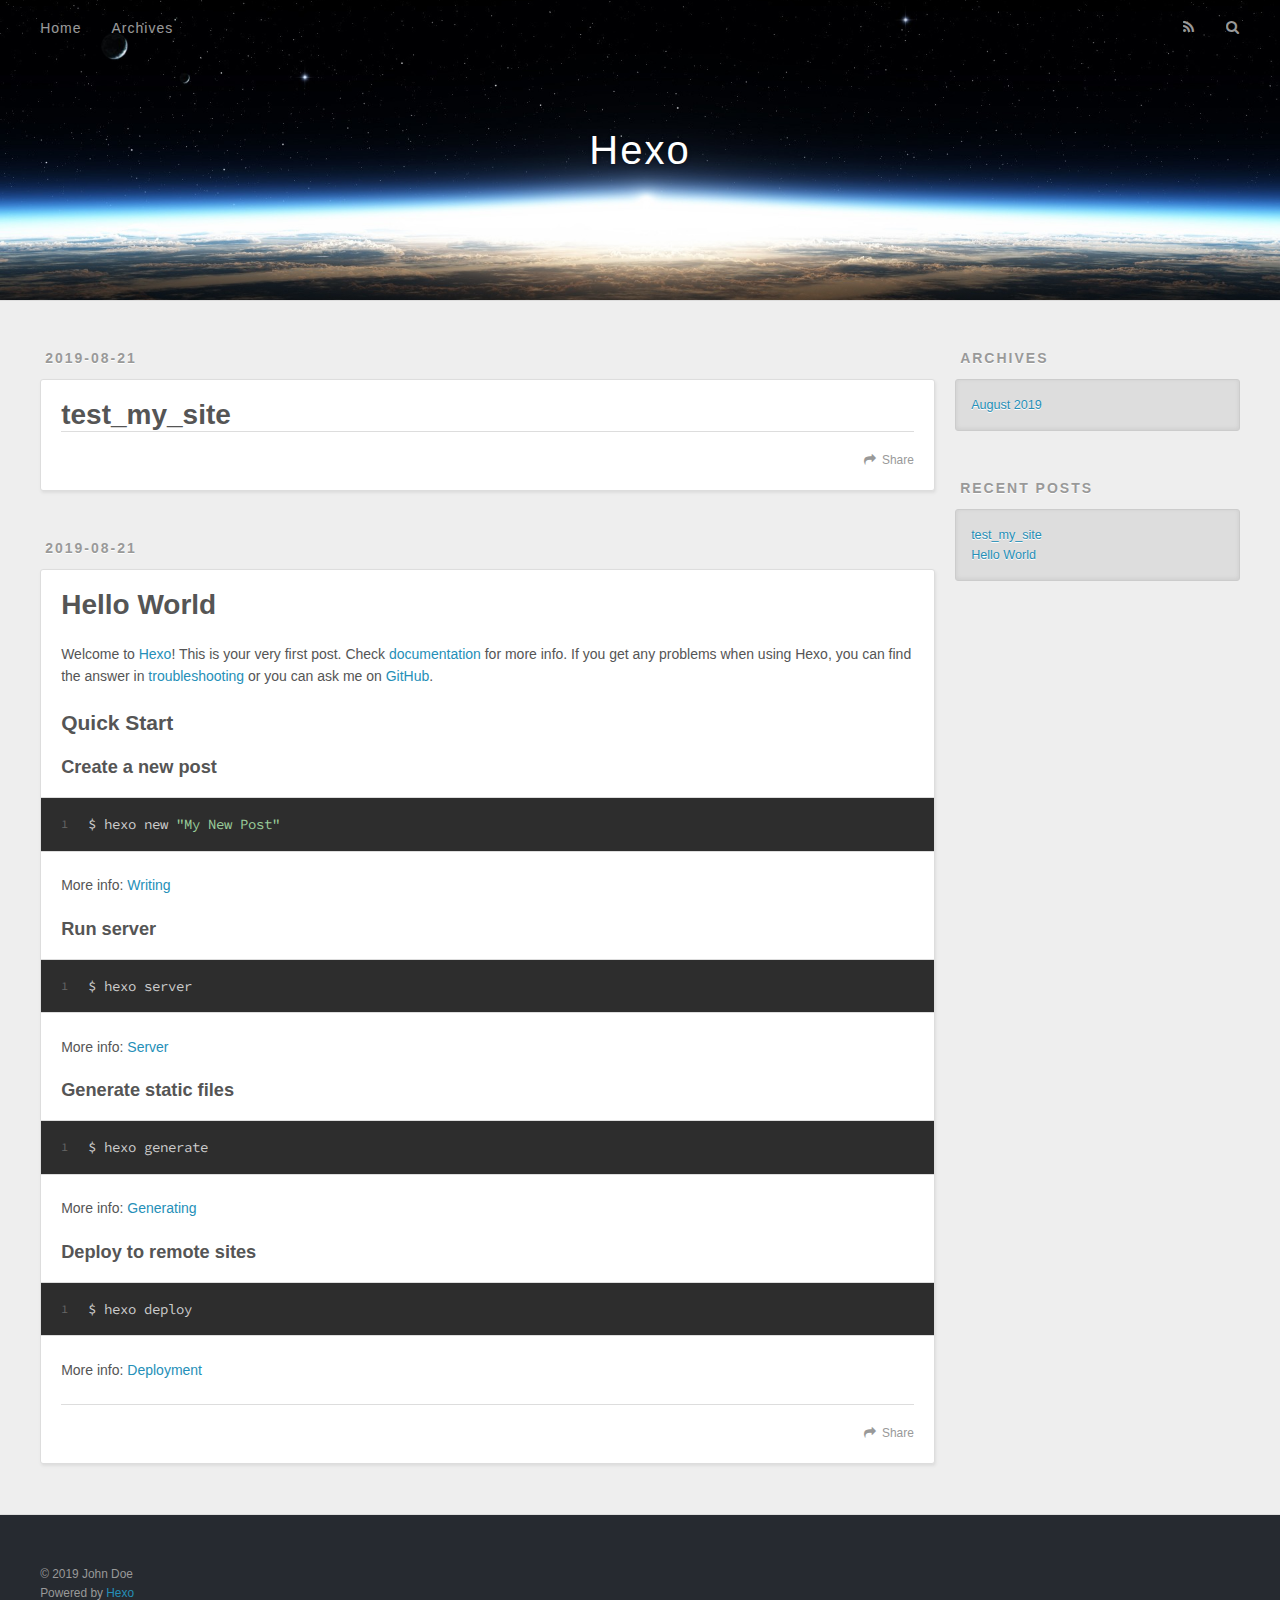
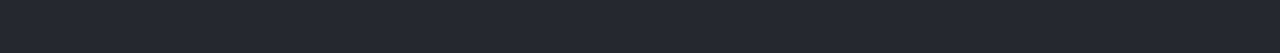
==== index.html @ 6d4987b7 "Site updated: 2019-08-21 18:35:21" ====
<!DOCTYPE html>
<html>
<head><meta name="generator" content="Hexo 3.9.0">
  <meta charset="utf-8">
  

  
  <title>Hexo</title>
  <meta name="viewport" content="width=device-width, initial-scale=1, maximum-scale=1">
  <meta property="og:type" content="website">
<meta property="og:title" content="Hexo">
<meta property="og:url" content="http://yoursite.com/index.html">
<meta property="og:site_name" content="Hexo">
<meta property="og:locale" content="en">
<meta name="twitter:card" content="summary">
<meta name="twitter:title" content="Hexo">
  
    <link rel="alternate" href="/atom.xml" title="Hexo" type="application/atom+xml">
  
  
    <link rel="icon" href="/favicon.png">
  
  
    <link href="//fonts.googleapis.com/css?family=Source+Code+Pro" rel="stylesheet" type="text/css">
  
  <link rel="stylesheet" href="/css/style.css">
</head>
</html>
<body>
  <div id="container">
    <div id="wrap">
      <header id="header">
  <div id="banner"></div>
  <div id="header-outer" class="outer">
    <div id="header-title" class="inner">
      <h1 id="logo-wrap">
        <a href="/" id="logo">Hexo</a>
      </h1>
      
    </div>
    <div id="header-inner" class="inner">
      <nav id="main-nav">
        <a id="main-nav-toggle" class="nav-icon"></a>
        
          <a class="main-nav-link" href="/">Home</a>
        
          <a class="main-nav-link" href="/archives">Archives</a>
        
      </nav>
      <nav id="sub-nav">
        
          <a id="nav-rss-link" class="nav-icon" href="/atom.xml" title="RSS Feed"></a>
        
        <a id="nav-search-btn" class="nav-icon" title="Search"></a>
      </nav>
      <div id="search-form-wrap">
        <form action="//google.com/search" method="get" accept-charset="UTF-8" class="search-form"><input type="search" name="q" class="search-form-input" placeholder="Search"><button type="submit" class="search-form-submit">&#xF002;</button><input type="hidden" name="sitesearch" value="http://yoursite.com"></form>
      </div>
    </div>
  </div>
</header>
      <div class="outer">
        <section id="main">
  
    <article id="post-test-my-site" class="article article-type-post" itemscope itemprop="blogPost">
  <div class="article-meta">
    <a href="/2019/08/21/test-my-site/" class="article-date">
  <time datetime="2019-08-21T10:24:13.000Z" itemprop="datePublished">2019-08-21</time>
</a>
    
  </div>
  <div class="article-inner">
    
    
      <header class="article-header">
        
  
    <h1 itemprop="name">
      <a class="article-title" href="/2019/08/21/test-my-site/">test_my_site</a>
    </h1>
  

      </header>
    
    <div class="article-entry" itemprop="articleBody">
      
        
      
    </div>
    <footer class="article-footer">
      <a data-url="http://yoursite.com/2019/08/21/test-my-site/" data-id="cjzl4f7mw00015113xhwh8dfr" class="article-share-link">Share</a>
      
      
    </footer>
  </div>
  
</article>


  
    <article id="post-hello-world" class="article article-type-post" itemscope itemprop="blogPost">
  <div class="article-meta">
    <a href="/2019/08/21/hello-world/" class="article-date">
  <time datetime="2019-08-21T10:19:59.658Z" itemprop="datePublished">2019-08-21</time>
</a>
    
  </div>
  <div class="article-inner">
    
    
      <header class="article-header">
        
  
    <h1 itemprop="name">
      <a class="article-title" href="/2019/08/21/hello-world/">Hello World</a>
    </h1>
  

      </header>
    
    <div class="article-entry" itemprop="articleBody">
      
        <p>Welcome to <a href="https://hexo.io/" target="_blank" rel="noopener">Hexo</a>! This is your very first post. Check <a href="https://hexo.io/docs/" target="_blank" rel="noopener">documentation</a> for more info. If you get any problems when using Hexo, you can find the answer in <a href="https://hexo.io/docs/troubleshooting.html" target="_blank" rel="noopener">troubleshooting</a> or you can ask me on <a href="https://github.com/hexojs/hexo/issues" target="_blank" rel="noopener">GitHub</a>.</p>
<h2 id="Quick-Start"><a href="#Quick-Start" class="headerlink" title="Quick Start"></a>Quick Start</h2><h3 id="Create-a-new-post"><a href="#Create-a-new-post" class="headerlink" title="Create a new post"></a>Create a new post</h3><figure class="highlight bash"><table><tr><td class="gutter"><pre><span class="line">1</span><br></pre></td><td class="code"><pre><span class="line">$ hexo new <span class="string">"My New Post"</span></span><br></pre></td></tr></table></figure>

<p>More info: <a href="https://hexo.io/docs/writing.html" target="_blank" rel="noopener">Writing</a></p>
<h3 id="Run-server"><a href="#Run-server" class="headerlink" title="Run server"></a>Run server</h3><figure class="highlight bash"><table><tr><td class="gutter"><pre><span class="line">1</span><br></pre></td><td class="code"><pre><span class="line">$ hexo server</span><br></pre></td></tr></table></figure>

<p>More info: <a href="https://hexo.io/docs/server.html" target="_blank" rel="noopener">Server</a></p>
<h3 id="Generate-static-files"><a href="#Generate-static-files" class="headerlink" title="Generate static files"></a>Generate static files</h3><figure class="highlight bash"><table><tr><td class="gutter"><pre><span class="line">1</span><br></pre></td><td class="code"><pre><span class="line">$ hexo generate</span><br></pre></td></tr></table></figure>

<p>More info: <a href="https://hexo.io/docs/generating.html" target="_blank" rel="noopener">Generating</a></p>
<h3 id="Deploy-to-remote-sites"><a href="#Deploy-to-remote-sites" class="headerlink" title="Deploy to remote sites"></a>Deploy to remote sites</h3><figure class="highlight bash"><table><tr><td class="gutter"><pre><span class="line">1</span><br></pre></td><td class="code"><pre><span class="line">$ hexo deploy</span><br></pre></td></tr></table></figure>

<p>More info: <a href="https://hexo.io/docs/deployment.html" target="_blank" rel="noopener">Deployment</a></p>

      
    </div>
    <footer class="article-footer">
      <a data-url="http://yoursite.com/2019/08/21/hello-world/" data-id="cjzl4f7mu00005113u5vkh737" class="article-share-link">Share</a>
      
      
    </footer>
  </div>
  
</article>


  


</section>
        
          <aside id="sidebar">
  
    

  
    

  
    
  
    
  <div class="widget-wrap">
    <h3 class="widget-title">Archives</h3>
    <div class="widget">
      <ul class="archive-list"><li class="archive-list-item"><a class="archive-list-link" href="/archives/2019/08/">August 2019</a></li></ul>
    </div>
  </div>


  
    
  <div class="widget-wrap">
    <h3 class="widget-title">Recent Posts</h3>
    <div class="widget">
      <ul>
        
          <li>
            <a href="/2019/08/21/test-my-site/">test_my_site</a>
          </li>
        
          <li>
            <a href="/2019/08/21/hello-world/">Hello World</a>
          </li>
        
      </ul>
    </div>
  </div>

  
</aside>
        
      </div>
      <footer id="footer">
  
  <div class="outer">
    <div id="footer-info" class="inner">
      &copy; 2019 John Doe<br>
      Powered by <a href="http://hexo.io/" target="_blank">Hexo</a>
    </div>
  </div>
</footer>
    </div>
    <nav id="mobile-nav">
  
    <a href="/" class="mobile-nav-link">Home</a>
  
    <a href="/archives" class="mobile-nav-link">Archives</a>
  
</nav>
    

<script src="//ajax.googleapis.com/ajax/libs/jquery/2.0.3/jquery.min.js"></script>


  <link rel="stylesheet" href="/fancybox/jquery.fancybox.css">
  <script src="/fancybox/jquery.fancybox.pack.js"></script>


<script src="/js/script.js"></script>



  </div>
</body>
</html>
---- css/style.css ----
body {
  width: 100%;
}
body:before,
body:after {
  content: "";
  display: table;
}
body:after {
  clear: both;
}
html,
body,
div,
span,
applet,
object,
iframe,
h1,
h2,
h3,
h4,
h5,
h6,
p,
blockquote,
pre,
a,
abbr,
acronym,
address,
big,
cite,
code,
del,
dfn,
em,
img,
ins,
kbd,
q,
s,
samp,
small,
strike,
strong,
sub,
sup,
tt,
var,
dl,
dt,
dd,
ol,
ul,
li,
fieldset,
form,
label,
legend,
table,
caption,
tbody,
tfoot,
thead,
tr,
th,
td {
  margin: 0;
  padding: 0;
  border: 0;
  outline: 0;
  font-weight: inherit;
  font-style: inherit;
  font-family: inherit;
  font-size: 100%;
  vertical-align: baseline;
}
body {
  line-height: 1;
  color: #000;
  background: #fff;
}
ol,
ul {
  list-style: none;
}
table {
  border-collapse: separate;
  border-spacing: 0;
  vertical-align: middle;
}
caption,
th,
td {
  text-align: left;
  font-weight: normal;
  vertical-align: middle;
}
a img {
  border: none;
}
input,
button {
  margin: 0;
  padding: 0;
}
input::-moz-focus-inner,
button::-moz-focus-inner {
  border: 0;
  padding: 0;
}
@font-face {
  font-family: FontAwesome;
  font-style: normal;
  font-weight: normal;
  src: url("fonts/fontawesome-webfont.eot?v=#4.0.3");
  src: url("fonts/fontawesome-webfont.eot?#iefix&v=#4.0.3") format("embedded-opentype"), url("fonts/fontawesome-webfont.woff?v=#4.0.3") format("woff"), url("fonts/fontawesome-webfont.ttf?v=#4.0.3") format("truetype"), url("fonts/fontawesome-webfont.svg#fontawesomeregular?v=#4.0.3") format("svg");
}
html,
body,
#container {
  height: 100%;
}
body {
  background: #eee;
  font: 14px -apple-system, BlinkMacSystemFont, "Segoe UI", "Roboto", "Oxygen", "Ubuntu", "Cantarell", "Fira Sans", "Droid Sans", "Helvetica Neue", sans-serif;
  -webkit-text-size-adjust: 100%;
}
.outer {
  max-width: 1220px;
  margin: 0 auto;
  padding: 0 20px;
}
.outer:before,
.outer:after {
  content: "";
  display: table;
}
.outer:after {
  clear: both;
}
.inner {
  display: inline;
  float: left;
  width: 98.33333333333333%;
  margin: 0 0.833333333333333%;
}
.left,
.alignleft {
  float: left;
}
.right,
.alignright {
  float: right;
}
.clear {
  clear: both;
}
#container {
  position: relative;
}
.mobile-nav-on {
  overflow: hidden;
}
#wrap {
  height: 100%;
  width: 100%;
  position: absolute;
  top: 0;
  left: 0;
  -webkit-transition: 0.2s ease-out;
  -moz-transition: 0.2s ease-out;
  -ms-transition: 0.2s ease-out;
  transition: 0.2s ease-out;
  z-index: 1;
  background: #eee;
}
.mobile-nav-on #wrap {
  left: 280px;
}
@media screen and (min-width: 768px) {
  #main {
    display: inline;
    float: left;
    width: 73.33333333333333%;
    margin: 0 0.833333333333333%;
  }
}
.article-date,
.article-category-link,
.archive-year,
.widget-title {
  text-decoration: none;
  text-transform: uppercase;
  letter-spacing: 2px;
  color: #999;
  margin-bottom: 1em;
  margin-left: 5px;
  line-height: 1em;
  text-shadow: 0 1px #fff;
  font-weight: bold;
}
.article-inner,
.archive-article-inner {
  background: #fff;
  -webkit-box-shadow: 1px 2px 3px #ddd;
  box-shadow: 1px 2px 3px #ddd;
  border: 1px solid #ddd;
  border-radius: 3px;
}
.article-entry h1,
.widget h1 {
  font-size: 2em;
}
.article-entry h2,
.widget h2 {
  font-size: 1.5em;
}
.article-entry h3,
.widget h3 {
  font-size: 1.3em;
}
.article-entry h4,
.widget h4 {
  font-size: 1.2em;
}
.article-entry h5,
.widget h5 {
  font-size: 1em;
}
.article-entry h6,
.widget h6 {
  font-size: 1em;
  color: #999;
}
.article-entry hr,
.widget hr {
  border: 1px dashed #ddd;
}
.article-entry strong,
.widget strong {
  font-weight: bold;
}
.article-entry em,
.widget em,
.article-entry cite,
.widget cite {
  font-style: italic;
}
.article-entry sup,
.widget sup,
.article-entry sub,
.widget sub {
  font-size: 0.75em;
  line-height: 0;
  position: relative;
  vertical-align: baseline;
}
.article-entry sup,
.widget sup {
  top: -0.5em;
}
.article-entry sub,
.widget sub {
  bottom: -0.2em;
}
.article-entry small,
.widget small {
  font-size: 0.85em;
}
.article-entry acronym,
.widget acronym,
.article-entry abbr,
.widget abbr {
  border-bottom: 1px dotted;
}
.article-entry ul,
.widget ul,
.article-entry ol,
.widget ol,
.article-entry dl,
.widget dl {
  margin: 0 20px;
  line-height: 1.6em;
}
.article-entry ul ul,
.widget ul ul,
.article-entry ol ul,
.widget ol ul,
.article-entry ul ol,
.widget ul ol,
.article-entry ol ol,
.widget ol ol {
  margin-top: 0;
  margin-bottom: 0;
}
.article-entry ul,
.widget ul {
  list-style: disc;
}
.article-entry ol,
.widget ol {
  list-style: decimal;
}
.article-entry dt,
.widget dt {
  font-weight: bold;
}
#header {
  height: 300px;
  position: relative;
  border-bottom: 1px solid #ddd;
}
#header:before,
#header:after {
  content: "";
  position: absolute;
  left: 0;
  right: 0;
  height: 40px;
}
#header:before {
  top: 0;
  background: -webkit-linear-gradient(rgba(0,0,0,0.2), transparent);
  background: -moz-linear-gradient(rgba(0,0,0,0.2), transparent);
  background: -ms-linear-gradient(rgba(0,0,0,0.2), transparent);
  background: linear-gradient(rgba(0,0,0,0.2), transparent);
}
#header:after {
  bottom: 0;
  background: -webkit-linear-gradient(transparent, rgba(0,0,0,0.2));
  background: -moz-linear-gradient(transparent, rgba(0,0,0,0.2));
  background: -ms-linear-gradient(transparent, rgba(0,0,0,0.2));
  background: linear-gradient(transparent, rgba(0,0,0,0.2));
}
#header-outer {
  height: 100%;
  position: relative;
}
#header-inner {
  position: relative;
  overflow: hidden;
}
#banner {
  position: absolute;
  top: 0;
  left: 0;
  width: 100%;
  height: 100%;
  background: url("images/banner.jpg") center #000;
  -webkit-background-size: cover;
  -moz-background-size: cover;
  background-size: cover;
  z-index: -1;
}
#header-title {
  text-align: center;
  height: 40px;
  position: absolute;
  top: 50%;
  left: 0;
  margin-top: -20px;
}
#logo,
#subtitle {
  text-decoration: none;
  color: #fff;
  font-weight: 300;
  text-shadow: 0 1px 4px rgba(0,0,0,0.3);
}
#logo {
  font-size: 40px;
  line-height: 40px;
  letter-spacing: 2px;
}
#subtitle {
  font-size: 16px;
  line-height: 16px;
  letter-spacing: 1px;
}
#subtitle-wrap {
  margin-top: 16px;
}
#main-nav {
  float: left;
  margin-left: -15px;
}
.nav-icon,
.main-nav-link {
  float: left;
  color: #fff;
  opacity: 0.6;
  text-decoration: none;
  text-shadow: 0 1px rgba(0,0,0,0.2);
  -webkit-transition: opacity 0.2s;
  -moz-transition: opacity 0.2s;
  -ms-transition: opacity 0.2s;
  transition: opacity 0.2s;
  display: block;
  padding: 20px 15px;
}
.nav-icon:hover,
.main-nav-link:hover {
  opacity: 1;
}
.nav-icon {
  font-family: FontAwesome;
  text-align: center;
  font-size: 14px;
  width: 14px;
  height: 14px;
  padding: 20px 15px;
  position: relative;
  cursor: pointer;
}
.main-nav-link {
  font-weight: 300;
  letter-spacing: 1px;
}
@media screen and (max-width: 479px) {
  .main-nav-link {
    display: none;
  }
}
#main-nav-toggle {
  display: none;
}
#main-nav-toggle:before {
  content: "\f0c9";
}
@media screen and (max-width: 479px) {
  #main-nav-toggle {
    display: block;
  }
}
#sub-nav {
  float: right;
  margin-right: -15px;
}
#nav-rss-link:before {
  content: "\f09e";
}
#nav-search-btn:before {
  content: "\f002";
}
#search-form-wrap {
  position: absolute;
  top: 15px;
  width: 150px;
  height: 30px;
  right: -150px;
  opacity: 0;
  -webkit-transition: 0.2s ease-out;
  -moz-transition: 0.2s ease-out;
  -ms-transition: 0.2s ease-out;
  transition: 0.2s ease-out;
}
#search-form-wrap.on {
  opacity: 1;
  right: 0;
}
@media screen and (max-width: 479px) {
  #search-form-wrap {
    width: 100%;
    right: -100%;
  }
}
.search-form {
  position: absolute;
  top: 0;
  left: 0;
  right: 0;
  background: #fff;
  padding: 5px 15px;
  border-radius: 15px;
  -webkit-box-shadow: 0 0 10px rgba(0,0,0,0.3);
  box-shadow: 0 0 10px rgba(0,0,0,0.3);
}
.search-form-input {
  border: none;
  background: none;
  color: #555;
  width: 100%;
  font: 13px -apple-system, BlinkMacSystemFont, "Segoe UI", "Roboto", "Oxygen", "Ubuntu", "Cantarell", "Fira Sans", "Droid Sans", "Helvetica Neue", sans-serif;
  outline: none;
}
.search-form-input::-webkit-search-results-decoration,
.search-form-input::-webkit-search-cancel-button {
  -webkit-appearance: none;
}
.search-form-submit {
  position: absolute;
  top: 50%;
  right: 10px;
  margin-top: -7px;
  font: 13px FontAwesome;
  border: none;
  background: none;
  color: #bbb;
  cursor: pointer;
}
.search-form-submit:hover,
.search-form-submit:focus {
  color: #777;
}
.article {
  margin: 50px 0;
}
.article-inner {
  overflow: hidden;
}
.article-meta:before,
.article-meta:after {
  content: "";
  display: table;
}
.article-meta:after {
  clear: both;
}
.article-date {
  float: left;
}
.article-category {
  float: left;
  line-height: 1em;
  color: #ccc;
  text-shadow: 0 1px #fff;
  margin-left: 8px;
}
.article-category:before {
  content: "\2022";
}
.article-category-link {
  margin: 0 12px 1em;
}
.article-header {
  padding: 20px 20px 0;
}
.article-title {
  text-decoration: none;
  font-size: 2em;
  font-weight: bold;
  color: #555;
  line-height: 1.1em;
  -webkit-transition: color 0.2s;
  -moz-transition: color 0.2s;
  -ms-transition: color 0.2s;
  transition: color 0.2s;
}
a.article-title:hover {
  color: #258fb8;
}
.article-entry {
  color: #555;
  padding: 0 20px;
}
.article-entry:before,
.article-entry:after {
  content: "";
  display: table;
}
.article-entry:after {
  clear: both;
}
.article-entry p,
.article-entry table {
  line-height: 1.6em;
  margin: 1.6em 0;
}
.article-entry h1,
.article-entry h2,
.article-entry h3,
.article-entry h4,
.article-entry h5,
.article-entry h6 {
  font-weight: bold;
}
.article-entry h1,
.article-entry h2,
.article-entry h3,
.article-entry h4,
.article-entry h5,
.article-entry h6 {
  line-height: 1.1em;
  margin: 1.1em 0;
}
.article-entry a {
  color: #258fb8;
  text-decoration: none;
}
.article-entry a:hover {
  text-decoration: underline;
}
.article-entry ul,
.article-entry ol,
.article-entry dl {
  margin-top: 1.6em;
  margin-bottom: 1.6em;
}
.article-entry img,
.article-entry video {
  max-width: 100%;
  height: auto;
  display: block;
  margin: auto;
}
.article-entry iframe {
  border: none;
}
.article-entry table {
  width: 100%;
  border-collapse: collapse;
  border-spacing: 0;
}
.article-entry th {
  font-weight: bold;
  border-bottom: 3px solid #ddd;
  padding-bottom: 0.5em;
}
.article-entry td {
  border-bottom: 1px solid #ddd;
  padding: 10px 0;
}
.article-entry blockquote {
  font-family: Georgia, "Times New Roman", serif;
  font-size: 1.4em;
  margin: 1.6em 20px;
  text-align: center;
}
.article-entry blockquote footer {
  font-size: 14px;
  margin: 1.6em 0;
  font-family: -apple-system, BlinkMacSystemFont, "Segoe UI", "Roboto", "Oxygen", "Ubuntu", "Cantarell", "Fira Sans", "Droid Sans", "Helvetica Neue", sans-serif;
}
.article-entry blockquote footer cite:before {
  content: "—";
  padding: 0 0.5em;
}
.article-entry .pullquote {
  text-align: left;
  width: 45%;
  margin: 0;
}
.article-entry .pullquote.left {
  margin-left: 0.5em;
  margin-right: 1em;
}
.article-entry .pullquote.right {
  margin-right: 0.5em;
  margin-left: 1em;
}
.article-entry .caption {
  color: #999;
  display: block;
  font-size: 0.9em;
  margin-top: 0.5em;
  position: relative;
  text-align: center;
}
.article-entry .video-container {
  position: relative;
  padding-top: 56.25%;
  height: 0;
  overflow: hidden;
}
.article-entry .video-container iframe,
.article-entry .video-container object,
.article-entry .video-container embed {
  position: absolute;
  top: 0;
  left: 0;
  width: 100%;
  height: 100%;
  margin-top: 0;
}
.article-more-link a {
  display: inline-block;
  line-height: 1em;
  padding: 6px 15px;
  border-radius: 15px;
  background: #eee;
  color: #999;
  text-shadow: 0 1px #fff;
  text-decoration: none;
}
.article-more-link a:hover {
  background: #258fb8;
  color: #fff;
  text-decoration: none;
  text-shadow: 0 1px #1e7293;
}
.article-footer {
  font-size: 0.85em;
  line-height: 1.6em;
  border-top: 1px solid #ddd;
  padding-top: 1.6em;
  margin: 0 20px 20px;
}
.article-footer:before,
.article-footer:after {
  content: "";
  display: table;
}
.article-footer:after {
  clear: both;
}
.article-footer a {
  color: #999;
  text-decoration: none;
}
.article-footer a:hover {
  color: #555;
}
.article-tag-list-item {
  float: left;
  margin-right: 10px;
}
.article-tag-list-link:before {
  content: "#";
}
.article-comment-link {
  float: right;
}
.article-comment-link:before {
  content: "\f075";
  font-family: FontAwesome;
  padding-right: 8px;
}
.article-share-link {
  cursor: pointer;
  float: right;
  margin-left: 20px;
}
.article-share-link:before {
  content: "\f064";
  font-family: FontAwesome;
  padding-right: 6px;
}
#article-nav {
  position: relative;
}
#article-nav:before,
#article-nav:after {
  content: "";
  display: table;
}
#article-nav:after {
  clear: both;
}
@media screen and (min-width: 768px) {
  #article-nav {
    margin: 50px 0;
  }
  #article-nav:before {
    width: 8px;
    height: 8px;
    position: absolute;
    top: 50%;
    left: 50%;
    margin-top: -4px;
    margin-left: -4px;
    content: "";
    border-radius: 50%;
    background: #ddd;
    -webkit-box-shadow: 0 1px 2px #fff;
    box-shadow: 0 1px 2px #fff;
  }
}
.article-nav-link-wrap {
  text-decoration: none;
  text-shadow: 0 1px #fff;
  color: #999;
  -webkit-box-sizing: border-box;
  -moz-box-sizing: border-box;
  box-sizing: border-box;
  margin-top: 50px;
  text-align: center;
  display: block;
}
.article-nav-link-wrap:hover {
  color: #555;
}
@media screen and (min-width: 768px) {
  .article-nav-link-wrap {
    width: 50%;
    margin-top: 0;
  }
}
@media screen and (min-width: 768px) {
  #article-nav-newer {
    float: left;
    text-align: right;
    padding-right: 20px;
  }
}
@media screen and (min-width: 768px) {
  #article-nav-older {
    float: right;
    text-align: left;
    padding-left: 20px;
  }
}
.article-nav-caption {
  text-transform: uppercase;
  letter-spacing: 2px;
  color: #ddd;
  line-height: 1em;
  font-weight: bold;
}
#article-nav-newer .article-nav-caption {
  margin-right: -2px;
}
.article-nav-title {
  font-size: 0.85em;
  line-height: 1.6em;
  margin-top: 0.5em;
}
.article-share-box {
  position: absolute;
  display: none;
  background: #fff;
  -webkit-box-shadow: 1px 2px 10px rgba(0,0,0,0.2);
  box-shadow: 1px 2px 10px rgba(0,0,0,0.2);
  border-radius: 3px;
  margin-left: -145px;
  overflow: hidden;
  z-index: 1;
}
.article-share-box.on {
  display: block;
}
.article-share-input {
  width: 100%;
  background: none;
  -webkit-box-sizing: border-box;
  -moz-box-sizing: border-box;
  box-sizing: border-box;
  font: 14px -apple-system, BlinkMacSystemFont, "Segoe UI", "Roboto", "Oxygen", "Ubuntu", "Cantarell", "Fira Sans", "Droid Sans", "Helvetica Neue", sans-serif;
  padding: 0 15px;
  color: #555;
  outline: none;
  border: 1px solid #ddd;
  border-radius: 3px 3px 0 0;
  height: 36px;
  line-height: 36px;
}
.article-share-links {
  background: #eee;
}
.article-share-links:before,
.article-share-links:after {
  content: "";
  display: table;
}
.article-share-links:after {
  clear: both;
}
.article-share-twitter,
.article-share-facebook,
.article-share-pinterest,
.article-share-google {
  width: 50px;
  height: 36px;
  display: block;
  float: left;
  position: relative;
  color: #999;
  text-shadow: 0 1px #fff;
}
.article-share-twitter:before,
.article-share-facebook:before,
.article-share-pinterest:before,
.article-share-google:before {
  font-size: 20px;
  font-family: FontAwesome;
  width: 20px;
  height: 20px;
  position: absolute;
  top: 50%;
  left: 50%;
  margin-top: -10px;
  margin-left: -10px;
  text-align: center;
}
.article-share-twitter:hover,
.article-share-facebook:hover,
.article-share-pinterest:hover,
.article-share-google:hover {
  color: #fff;
}
.article-share-twitter:before {
  content: "\f099";
}
.article-share-twitter:hover {
  background: #00aced;
  text-shadow: 0 1px #008abe;
}
.article-share-facebook:before {
  content: "\f09a";
}
.article-share-facebook:hover {
  background: #3b5998;
  text-shadow: 0 1px #2f477a;
}
.article-share-pinterest:before {
  content: "\f0d2";
}
.article-share-pinterest:hover {
  background: #cb2027;
  text-shadow: 0 1px #a21a1f;
}
.article-share-google:before {
  content: "\f0d5";
}
.article-share-google:hover {
  background: #dd4b39;
  text-shadow: 0 1px #be3221;
}
.article-gallery {
  background: #000;
  position: relative;
}
.article-gallery-photos {
  position: relative;
  overflow: hidden;
}
.article-gallery-img {
  display: none;
  max-width: 100%;
}
.article-gallery-img:first-child {
  display: block;
}
.article-gallery-img.loaded {
  position: absolute;
  display: block;
}
.article-gallery-img img {
  display: block;
  max-width: 100%;
  margin: 0 auto;
}
#comments {
  background: #fff;
  -webkit-box-shadow: 1px 2px 3px #ddd;
  box-shadow: 1px 2px 3px #ddd;
  padding: 20px;
  border: 1px solid #ddd;
  border-radius: 3px;
  margin: 50px 0;
}
#comments a {
  color: #258fb8;
}
.archives-wrap {
  margin: 50px 0;
}
.archives:before,
.archives:after {
  content: "";
  display: table;
}
.archives:after {
  clear: both;
}
.archive-year-wrap {
  margin-bottom: 1em;
}
.archives {
  -webkit-column-gap: 10px;
  -moz-column-gap: 10px;
  column-gap: 10px;
}
@media screen and (min-width: 480px) and (max-width: 767px) {
  .archives {
    -webkit-column-count: 2;
    -moz-column-count: 2;
    column-count: 2;
  }
}
@media screen and (min-width: 768px) {
  .archives {
    -webkit-column-count: 3;
    -moz-column-count: 3;
    column-count: 3;
  }
}
.archive-article {
  -webkit-column-break-inside: avoid;
  page-break-inside: avoid;
  overflow: hidden;
  break-inside: avoid-column;
}
.archive-article-inner {
  padding: 10px;
  margin-bottom: 15px;
}
.archive-article-title {
  text-decoration: none;
  font-weight: bold;
  color: #555;
  -webkit-transition: color 0.2s;
  -moz-transition: color 0.2s;
  -ms-transition: color 0.2s;
  transition: color 0.2s;
  line-height: 1.6em;
}
.archive-article-title:hover {
  color: #258fb8;
}
.archive-article-footer {
  margin-top: 1em;
}
.archive-article-date {
  color: #999;
  text-decoration: none;
  font-size: 0.85em;
  line-height: 1em;
  margin-bottom: 0.5em;
  display: block;
}
#page-nav {
  margin: 50px auto;
  background: #fff;
  -webkit-box-shadow: 1px 2px 3px #ddd;
  box-shadow: 1px 2px 3px #ddd;
  border: 1px solid #ddd;
  border-radius: 3px;
  text-align: center;
  color: #999;
  overflow: hidden;
}
#page-nav:before,
#page-nav:after {
  content: "";
  display: table;
}
#page-nav:after {
  clear: both;
}
#page-nav a,
#page-nav span {
  padding: 10px 20px;
  line-height: 1;
  height: 2ex;
}
#page-nav a {
  color: #999;
  text-decoration: none;
}
#page-nav a:hover {
  background: #999;
  color: #fff;
}
#page-nav .prev {
  float: left;
}
#page-nav .next {
  float: right;
}
#page-nav .page-number {
  display: inline-block;
}
@media screen and (max-width: 479px) {
  #page-nav .page-number {
    display: none;
  }
}
#page-nav .current {
  color: #555;
  font-weight: bold;
}
#page-nav .space {
  color: #ddd;
}
#footer {
  background: #262a30;
  padding: 50px 0;
  border-top: 1px solid #ddd;
  color: #999;
}
#footer a {
  color: #258fb8;
  text-decoration: none;
}
#footer a:hover {
  text-decoration: underline;
}
#footer-info {
  line-height: 1.6em;
  font-size: 0.85em;
}
.article-entry pre,
.article-entry .highlight {
  background: #2d2d2d;
  margin: 0 -20px;
  padding: 15px 20px;
  border-style: solid;
  border-color: #ddd;
  border-width: 1px 0;
  overflow: auto;
  color: #ccc;
  line-height: 22.400000000000002px;
}
.article-entry .highlight .gutter pre,
.article-entry .gist .gist-file .gist-data .line-numbers {
  color: #666;
  font-size: 0.85em;
}
.article-entry pre,
.article-entry code {
  font-family: "Source Code Pro", Consolas, Monaco, Menlo, Consolas, monospace;
}
.article-entry code {
  background: #eee;
  text-shadow: 0 1px #fff;
  padding: 0 0.3em;
}
.article-entry pre code {
  background: none;
  text-shadow: none;
  padding: 0;
}
.article-entry .highlight pre {
  border: none;
  margin: 0;
  padding: 0;
}
.article-entry .highlight table {
  margin: 0;
  width: auto;
}
.article-entry .highlight td {
  border: none;
  padding: 0;
}
.article-entry .highlight figcaption {
  font-size: 0.85em;
  color: #999;
  line-height: 1em;
  margin-bottom: 1em;
}
.article-entry .highlight figcaption:before,
.article-entry .highlight figcaption:after {
  content: "";
  display: table;
}
.article-entry .highlight figcaption:after {
  clear: both;
}
.article-entry .highlight figcaption a {
  float: right;
}
.article-entry .highlight .gutter pre {
  text-align: right;
  padding-right: 20px;
}
.article-entry .highlight .line {
  height: 22.400000000000002px;
}
.article-entry .highlight .line.marked {
  background: #515151;
}
.article-entry .gist {
  margin: 0 -20px;
  border-style: solid;
  border-color: #ddd;
  border-width: 1px 0;
  background: #2d2d2d;
  padding: 15px 20px 15px 0;
}
.article-entry .gist .gist-file {
  border: none;
  font-family: "Source Code Pro", Consolas, Monaco, Menlo, Consolas, monospace;
  margin: 0;
}
.article-entry .gist .gist-file .gist-data {
  background: none;
  border: none;
}
.article-entry .gist .gist-file .gist-data .line-numbers {
  background: none;
  border: none;
  padding: 0 20px 0 0;
}
.article-entry .gist .gist-file .gist-data .line-data {
  padding: 0 !important;
}
.article-entry .gist .gist-file .highlight {
  margin: 0;
  padding: 0;
  border: none;
}
.article-entry .gist .gist-file .gist-meta {
  background: #2d2d2d;
  color: #999;
  font: 0.85em -apple-system, BlinkMacSystemFont, "Segoe UI", "Roboto", "Oxygen", "Ubuntu", "Cantarell", "Fira Sans", "Droid Sans", "Helvetica Neue", sans-serif;
  text-shadow: 0 0;
  padding: 0;
  margin-top: 1em;
  margin-left: 20px;
}
.article-entry .gist .gist-file .gist-meta a {
  color: #258fb8;
  font-weight: normal;
}
.article-entry .gist .gist-file .gist-meta a:hover {
  text-decoration: underline;
}
pre .comment,
pre .title {
  color: #999;
}
pre .variable,
pre .attribute,
pre .tag,
pre .regexp,
pre .ruby .constant,
pre .xml .tag .title,
pre .xml .pi,
pre .xml .doctype,
pre .html .doctype,
pre .css .id,
pre .css .class,
pre .css .pseudo {
  color: #f2777a;
}
pre .number,
pre .preprocessor,
pre .built_in,
pre .literal,
pre .params,
pre .constant {
  color: #f99157;
}
pre .class,
pre .ruby .class .title,
pre .css .rules .attribute {
  color: #9c9;
}
pre .string,
pre .value,
pre .inheritance,
pre .header,
pre .ruby .symbol,
pre .xml .cdata {
  color: #9c9;
}
pre .css .hexcolor {
  color: #6cc;
}
pre .function,
pre .python .decorator,
pre .python .title,
pre .ruby .function .title,
pre .ruby .title .keyword,
pre .perl .sub,
pre .javascript .title,
pre .coffeescript .title {
  color: #69c;
}
pre .keyword,
pre .javascript .function {
  color: #c9c;
}
@media screen and (max-width: 479px) {
  #mobile-nav {
    position: absolute;
    top: 0;
    left: 0;
    width: 280px;
    height: 100%;
    background: #191919;
    border-right: 1px solid #fff;
  }
}
@media screen and (max-width: 479px) {
  .mobile-nav-link {
    display: block;
    color: #999;
    text-decoration: none;
    padding: 15px 20px;
    font-weight: bold;
  }
  .mobile-nav-link:hover {
    color: #fff;
  }
}
@media screen and (min-width: 768px) {
  #sidebar {
    display: inline;
    float: left;
    width: 23.333333333333332%;
    margin: 0 0.833333333333333%;
  }
}
.widget-wrap {
  margin: 50px 0;
}
.widget {
  color: #777;
  text-shadow: 0 1px #fff;
  background: #ddd;
  -webkit-box-shadow: 0 -1px 4px #ccc inset;
  box-shadow: 0 -1px 4px #ccc inset;
  border: 1px solid #ccc;
  padding: 15px;
  border-radius: 3px;
}
.widget a {
  color: #258fb8;
  text-decoration: none;
}
.widget a:hover {
  text-decoration: underline;
}
.widget ul ul,
.widget ol ul,
.widget dl ul,
.widget ul ol,
.widget ol ol,
.widget dl ol,
.widget ul dl,
.widget ol dl,
.widget dl dl {
  margin-left: 15px;
  list-style: disc;
}
.widget {
  line-height: 1.6em;
  word-wrap: break-word;
  font-size: 0.9em;
}
.widget ul,
.widget ol {
  list-style: none;
  margin: 0;
}
.widget ul ul,
.widget ol ul,
.widget ul ol,
.widget ol ol {
  margin: 0 20px;
}
.widget ul ul,
.widget ol ul {
  list-style: disc;
}
.widget ul ol,
.widget ol ol {
  list-style: decimal;
}
.category-list-count,
.tag-list-count,
.archive-list-count {
  padding-left: 5px;
  color: #999;
  font-size: 0.85em;
}
.category-list-count:before,
.tag-list-count:before,
.archive-list-count:before {
  content: "(";
}
.category-list-count:after,
.tag-list-count:after,
.archive-list-count:after {
  content: ")";
}
.tagcloud a {
  margin-right: 5px;
  display: inline-block;
}
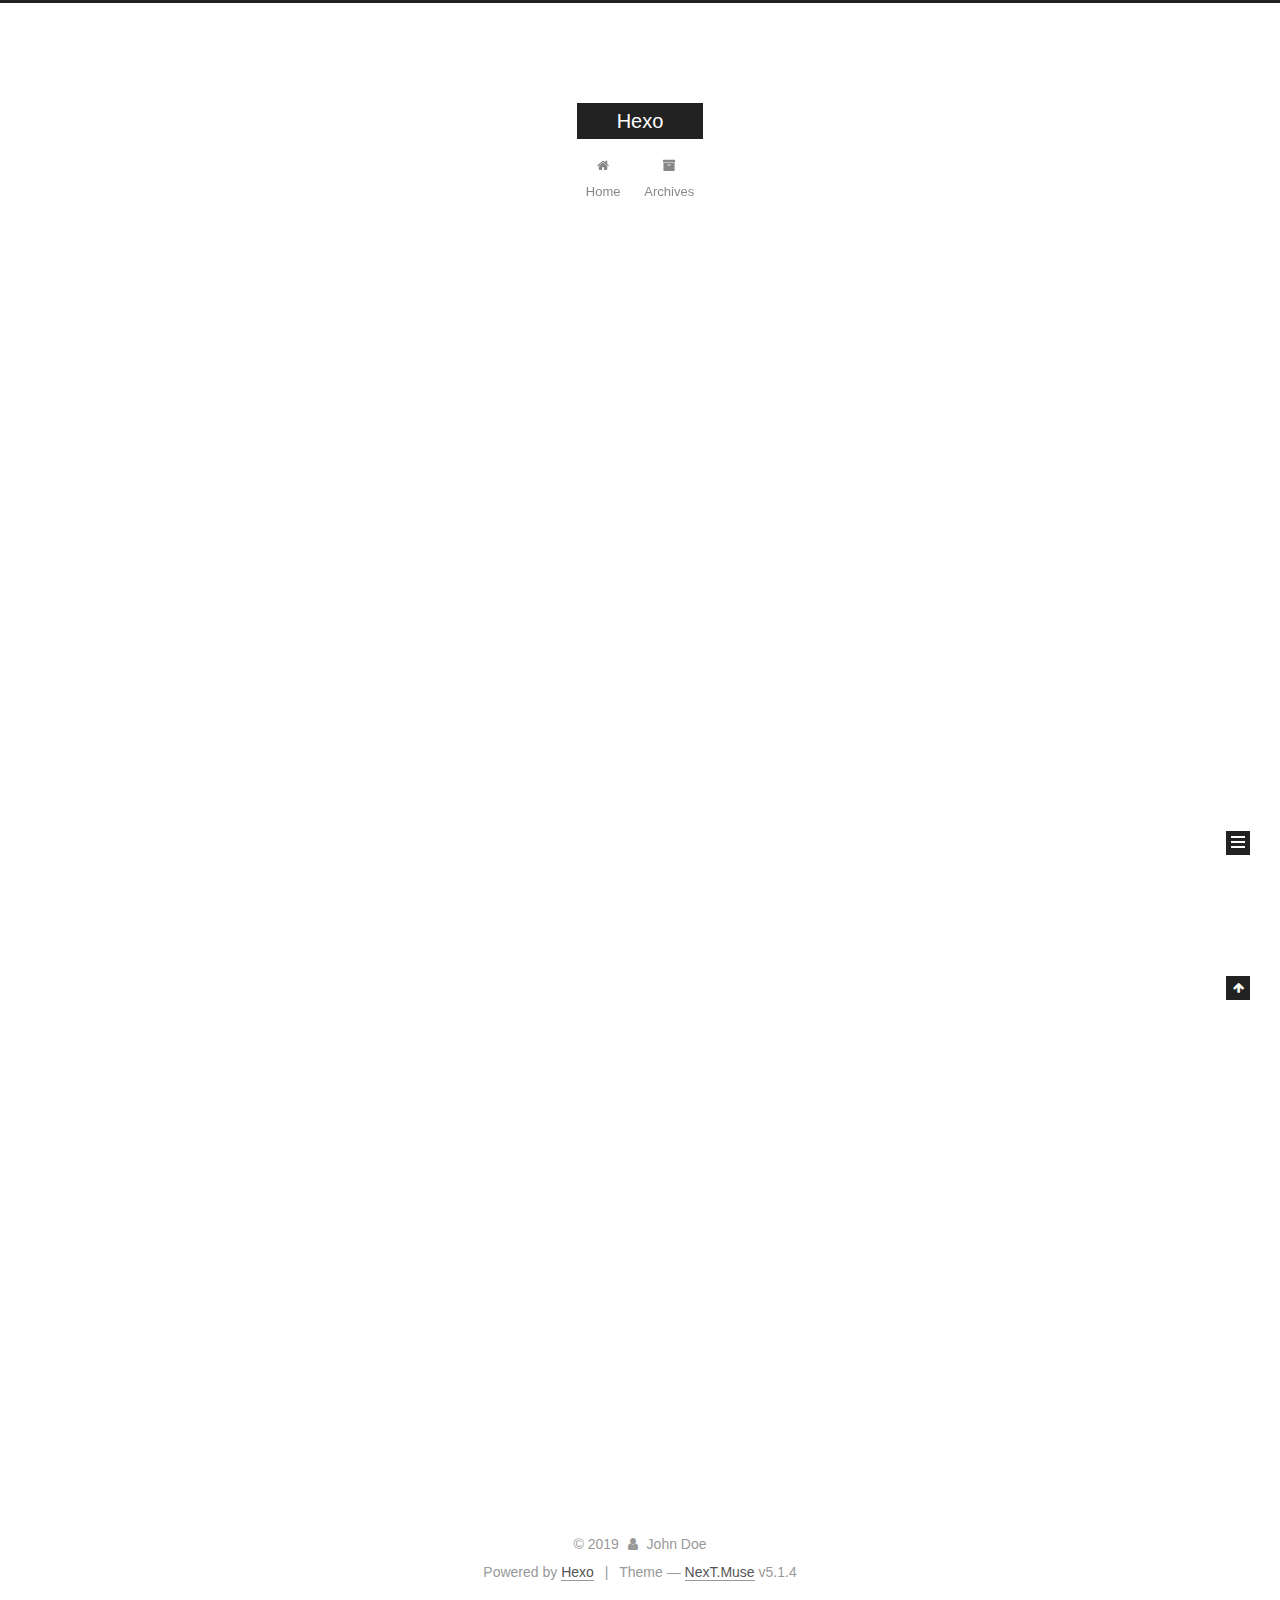
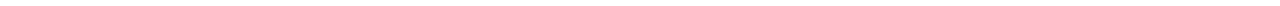
==== commit 3a888eae: "Site updated: 2019-08-21 20:41:57" ====
--- a/index.html
+++ b/index.html
@@ -1,228 +1,739 @@
 <!DOCTYPE html>
-<html>
+
+
+
+  
+
+
+<html class="theme-next muse use-motion" lang="en">
 <head><meta name="generator" content="Hexo 3.9.0">
-  <meta charset="utf-8">
-  
-
-  
-  <title>Hexo</title>
-  <meta name="viewport" content="width=device-width, initial-scale=1, maximum-scale=1">
-  <meta property="og:type" content="website">
+  <meta charset="UTF-8">
+<meta http-equiv="X-UA-Compatible" content="IE=edge">
+<meta name="viewport" content="width=device-width, initial-scale=1, maximum-scale=1">
+<meta name="theme-color" content="#222">
+
+
+
+
+
+
+
+
+
+<meta http-equiv="Cache-Control" content="no-transform">
+<meta http-equiv="Cache-Control" content="no-siteapp">
+
+
+
+
+
+
+
+
+
+
+
+
+
+
+
+
+  
+  
+  <link href="/lib/fancybox/source/jquery.fancybox.css?v=2.1.5" rel="stylesheet" type="text/css">
+
+
+
+
+
+
+
+<link href="/lib/font-awesome/css/font-awesome.min.css?v=4.6.2" rel="stylesheet" type="text/css">
+
+<link href="/css/main.css?v=5.1.4" rel="stylesheet" type="text/css">
+
+
+  <link rel="apple-touch-icon" sizes="180x180" href="/images/apple-touch-icon-next.png?v=5.1.4">
+
+
+  <link rel="icon" type="image/png" sizes="32x32" href="/images/favicon-32x32-next.png?v=5.1.4">
+
+
+  <link rel="icon" type="image/png" sizes="16x16" href="/images/favicon-16x16-next.png?v=5.1.4">
+
+
+  <link rel="mask-icon" href="/images/logo.svg?v=5.1.4" color="#222">
+
+
+
+
+
+  <meta name="keywords" content="Hexo, NexT">
+
+
+
+
+
+
+
+
+
+
+<meta property="og:type" content="website">
 <meta property="og:title" content="Hexo">
 <meta property="og:url" content="http://yoursite.com/index.html">
 <meta property="og:site_name" content="Hexo">
 <meta property="og:locale" content="en">
 <meta name="twitter:card" content="summary">
 <meta name="twitter:title" content="Hexo">
-  
-    <link rel="alternate" href="/atom.xml" title="Hexo" type="application/atom+xml">
-  
-  
-    <link rel="icon" href="/favicon.png">
-  
-  
-    <link href="//fonts.googleapis.com/css?family=Source+Code+Pro" rel="stylesheet" type="text/css">
-  
-  <link rel="stylesheet" href="/css/style.css">
+
+
+
+<script type="text/javascript" id="hexo.configurations">
+  var NexT = window.NexT || {};
+  var CONFIG = {
+    root: '/',
+    scheme: 'Muse',
+    version: '5.1.4',
+    sidebar: {"position":"left","display":"post","offset":12,"b2t":false,"scrollpercent":false,"onmobile":false},
+    fancybox: true,
+    tabs: true,
+    motion: {"enable":true,"async":false,"transition":{"post_block":"fadeIn","post_header":"slideDownIn","post_body":"slideDownIn","coll_header":"slideLeftIn","sidebar":"slideUpIn"}},
+    duoshuo: {
+      userId: '0',
+      author: 'Author'
+    },
+    algolia: {
+      applicationID: '',
+      apiKey: '',
+      indexName: '',
+      hits: {"per_page":10},
+      labels: {"input_placeholder":"Search for Posts","hits_empty":"We didn't find any results for the search: ${query}","hits_stats":"${hits} results found in ${time} ms"}
+    }
+  };
+</script>
+
+
+
+  <link rel="canonical" href="http://yoursite.com/">
+
+
+
+
+
+  <title>Hexo</title>
+  
+
+
+
+
+
+
+
+
 </head>
-</html>
-<body>
-  <div id="container">
-    <div id="wrap">
-      <header id="header">
-  <div id="banner"></div>
-  <div id="header-outer" class="outer">
-    <div id="header-title" class="inner">
-      <h1 id="logo-wrap">
-        <a href="/" id="logo">Hexo</a>
-      </h1>
-      
+
+<body itemscope itemtype="http://schema.org/WebPage" lang="en">
+
+  
+  
+    
+  
+
+  <div class="container sidebar-position-left 
+  page-home">
+    <div class="headband"></div>
+
+    <header id="header" class="header" itemscope itemtype="http://schema.org/WPHeader">
+      <div class="header-inner"><div class="site-brand-wrapper">
+  <div class="site-meta ">
+    
+
+    <div class="custom-logo-site-title">
+      <a href="/" class="brand" rel="start">
+        <span class="logo-line-before"><i></i></span>
+        <span class="site-title">Hexo</span>
+        <span class="logo-line-after"><i></i></span>
+      </a>
     </div>
-    <div id="header-inner" class="inner">
-      <nav id="main-nav">
-        <a id="main-nav-toggle" class="nav-icon"></a>
-        
-          <a class="main-nav-link" href="/">Home</a>
-        
-          <a class="main-nav-link" href="/archives">Archives</a>
-        
-      </nav>
-      <nav id="sub-nav">
-        
-          <a id="nav-rss-link" class="nav-icon" href="/atom.xml" title="RSS Feed"></a>
-        
-        <a id="nav-search-btn" class="nav-icon" title="Search"></a>
-      </nav>
-      <div id="search-form-wrap">
-        <form action="//google.com/search" method="get" accept-charset="UTF-8" class="search-form"><input type="search" name="q" class="search-form-input" placeholder="Search"><button type="submit" class="search-form-submit">&#xF002;</button><input type="hidden" name="sitesearch" value="http://yoursite.com"></form>
-      </div>
+      
+        <p class="site-subtitle"></p>
+      
+  </div>
+
+  <div class="site-nav-toggle">
+    <button>
+      <span class="btn-bar"></span>
+      <span class="btn-bar"></span>
+      <span class="btn-bar"></span>
+    </button>
+  </div>
+</div>
+
+<nav class="site-nav">
+  
+
+  
+    <ul id="menu" class="menu">
+      
+        
+        <li class="menu-item menu-item-home">
+          <a href="/" rel="section">
+            
+              <i class="menu-item-icon fa fa-fw fa-home"></i> <br>
+            
+            Home
+          </a>
+        </li>
+      
+        
+        <li class="menu-item menu-item-archives">
+          <a href="/archives/" rel="section">
+            
+              <i class="menu-item-icon fa fa-fw fa-archive"></i> <br>
+            
+            Archives
+          </a>
+        </li>
+      
+
+      
+    </ul>
+  
+
+  
+</nav>
+
+
+
+ </div>
+    </header>
+
+    <main id="main" class="main">
+      <div class="main-inner">
+        <div class="content-wrap">
+          <div id="content" class="content">
+            
+  <section id="posts" class="posts-expand">
+    
+      
+
+  
+
+  
+  
+  
+
+  <article class="post post-type-normal" itemscope itemtype="http://schema.org/Article">
+  
+  
+  
+  <div class="post-block">
+    <link itemprop="mainEntityOfPage" href="http://yoursite.com/2019/08/21/test-my-site/">
+
+    <span hidden itemprop="author" itemscope itemtype="http://schema.org/Person">
+      <meta itemprop="name" content="John Doe">
+      <meta itemprop="description" content>
+      <meta itemprop="image" content="/images/avatar.gif">
+    </span>
+
+    <span hidden itemprop="publisher" itemscope itemtype="http://schema.org/Organization">
+      <meta itemprop="name" content="Hexo">
+    </span>
+
+    
+      <header class="post-header">
+
+        
+        
+          <h1 class="post-title" itemprop="name headline">
+                
+                <a class="post-title-link" href="/2019/08/21/test-my-site/" itemprop="url">test_my_site</a></h1>
+        
+
+        <div class="post-meta">
+          <span class="post-time">
+            
+              <span class="post-meta-item-icon">
+                <i class="fa fa-calendar-o"></i>
+              </span>
+              
+                <span class="post-meta-item-text">Posted on</span>
+              
+              <time title="Post created" itemprop="dateCreated datePublished" datetime="2019-08-21T18:24:13+08:00">
+                2019-08-21
+              </time>
+            
+
+            
+
+            
+          </span>
+
+          
+
+          
+            
+          
+
+          
+          
+
+          
+
+          
+
+          
+
+        </div>
+      </header>
+    
+
+    
+    
+    
+    <div class="post-body" itemprop="articleBody">
+
+      
+      
+
+      
+        
+          
+            
+          
+        
+      
+    </div>
+    
+    
+    
+
+    
+
+    
+
+    
+
+    <footer class="post-footer">
+      
+
+      
+
+      
+
+      
+      
+        <div class="post-eof"></div>
+      
+    </footer>
+  </div>
+  
+  
+  
+  </article>
+
+
+    
+      
+
+  
+
+  
+  
+  
+
+  <article class="post post-type-normal" itemscope itemtype="http://schema.org/Article">
+  
+  
+  
+  <div class="post-block">
+    <link itemprop="mainEntityOfPage" href="http://yoursite.com/2019/08/21/hello-world/">
+
+    <span hidden itemprop="author" itemscope itemtype="http://schema.org/Person">
+      <meta itemprop="name" content="John Doe">
+      <meta itemprop="description" content>
+      <meta itemprop="image" content="/images/avatar.gif">
+    </span>
+
+    <span hidden itemprop="publisher" itemscope itemtype="http://schema.org/Organization">
+      <meta itemprop="name" content="Hexo">
+    </span>
+
+    
+      <header class="post-header">
+
+        
+        
+          <h1 class="post-title" itemprop="name headline">
+                
+                <a class="post-title-link" href="/2019/08/21/hello-world/" itemprop="url">Hello World</a></h1>
+        
+
+        <div class="post-meta">
+          <span class="post-time">
+            
+              <span class="post-meta-item-icon">
+                <i class="fa fa-calendar-o"></i>
+              </span>
+              
+                <span class="post-meta-item-text">Posted on</span>
+              
+              <time title="Post created" itemprop="dateCreated datePublished" datetime="2019-08-21T18:19:59+08:00">
+                2019-08-21
+              </time>
+            
+
+            
+
+            
+          </span>
+
+          
+
+          
+            
+          
+
+          
+          
+
+          
+
+          
+
+          
+
+        </div>
+      </header>
+    
+
+    
+    
+    
+    <div class="post-body" itemprop="articleBody">
+
+      
+      
+
+      
+        
+          
+            <p>Welcome to <a href="https://hexo.io/" target="_blank" rel="noopener">Hexo</a>! This is your very first post. Check <a href="https://hexo.io/docs/" target="_blank" rel="noopener">documentation</a> for more info. If you get any problems when using Hexo, you can find the answer in <a href="https://hexo.io/docs/troubleshooting.html" target="_blank" rel="noopener">troubleshooting</a> or you can ask me on <a href="https://github.com/hexojs/hexo/issues" target="_blank" rel="noopener">GitHub</a>.</p>
+<h2 id="Quick-Start"><a href="#Quick-Start" class="headerlink" title="Quick Start"></a>Quick Start</h2><h3 id="Create-a-new-post"><a href="#Create-a-new-post" class="headerlink" title="Create a new post"></a>Create a new post</h3><figure class="highlight bash"><table><tr><td class="gutter"><pre><span class="line">1</span><br></pre></td><td class="code"><pre><span class="line">$ hexo new <span class="string">"My New Post"</span></span><br></pre></td></tr></table></figure>
+
+<p>More info: <a href="https://hexo.io/docs/writing.html" target="_blank" rel="noopener">Writing</a></p>
+<h3 id="Run-server"><a href="#Run-server" class="headerlink" title="Run server"></a>Run server</h3><figure class="highlight bash"><table><tr><td class="gutter"><pre><span class="line">1</span><br></pre></td><td class="code"><pre><span class="line">$ hexo server</span><br></pre></td></tr></table></figure>
+
+<p>More info: <a href="https://hexo.io/docs/server.html" target="_blank" rel="noopener">Server</a></p>
+<h3 id="Generate-static-files"><a href="#Generate-static-files" class="headerlink" title="Generate static files"></a>Generate static files</h3><figure class="highlight bash"><table><tr><td class="gutter"><pre><span class="line">1</span><br></pre></td><td class="code"><pre><span class="line">$ hexo generate</span><br></pre></td></tr></table></figure>
+
+<p>More info: <a href="https://hexo.io/docs/generating.html" target="_blank" rel="noopener">Generating</a></p>
+<h3 id="Deploy-to-remote-sites"><a href="#Deploy-to-remote-sites" class="headerlink" title="Deploy to remote sites"></a>Deploy to remote sites</h3><figure class="highlight bash"><table><tr><td class="gutter"><pre><span class="line">1</span><br></pre></td><td class="code"><pre><span class="line">$ hexo deploy</span><br></pre></td></tr></table></figure>
+
+<p>More info: <a href="https://hexo.io/docs/deployment.html" target="_blank" rel="noopener">Deployment</a></p>
+
+          
+        
+      
+    </div>
+    
+    
+    
+
+    
+
+    
+
+    
+
+    <footer class="post-footer">
+      
+
+      
+
+      
+
+      
+      
+        <div class="post-eof"></div>
+      
+    </footer>
+  </div>
+  
+  
+  
+  </article>
+
+
+    
+  </section>
+
+  
+
+
+          </div>
+          
+
+
+          
+
+        </div>
+        
+          
+  
+  <div class="sidebar-toggle">
+    <div class="sidebar-toggle-line-wrap">
+      <span class="sidebar-toggle-line sidebar-toggle-line-first"></span>
+      <span class="sidebar-toggle-line sidebar-toggle-line-middle"></span>
+      <span class="sidebar-toggle-line sidebar-toggle-line-last"></span>
     </div>
   </div>
-</header>
-      <div class="outer">
-        <section id="main">
-  
-    <article id="post-test-my-site" class="article article-type-post" itemscope itemprop="blogPost">
-  <div class="article-meta">
-    <a href="/2019/08/21/test-my-site/" class="article-date">
-  <time datetime="2019-08-21T10:24:13.000Z" itemprop="datePublished">2019-08-21</time>
-</a>
-    
+
+  <aside id="sidebar" class="sidebar">
+    
+    <div class="sidebar-inner">
+
+      
+
+      
+
+      <section class="site-overview-wrap sidebar-panel sidebar-panel-active">
+        <div class="site-overview">
+          <div class="site-author motion-element" itemprop="author" itemscope itemtype="http://schema.org/Person">
+            
+              <p class="site-author-name" itemprop="name">John Doe</p>
+              <p class="site-description motion-element" itemprop="description"></p>
+          </div>
+
+          <nav class="site-state motion-element">
+
+            
+              <div class="site-state-item site-state-posts">
+              
+                <a href="/archives/">
+              
+                  <span class="site-state-item-count">2</span>
+                  <span class="site-state-item-name">posts</span>
+                </a>
+              </div>
+            
+
+            
+
+            
+
+          </nav>
+
+          
+
+          
+
+          
+          
+
+          
+          
+
+          
+
+        </div>
+      </section>
+
+      
+
+      
+
+    </div>
+  </aside>
+
+
+        
+      </div>
+    </main>
+
+    <footer id="footer" class="footer">
+      <div class="footer-inner">
+        <div class="copyright">&copy; <span itemprop="copyrightYear">2019</span>
+  <span class="with-love">
+    <i class="fa fa-user"></i>
+  </span>
+  <span class="author" itemprop="copyrightHolder">John Doe</span>
+
+  
+</div>
+
+
+  <div class="powered-by">Powered by <a class="theme-link" target="_blank" href="https://hexo.io">Hexo</a></div>
+
+
+
+  <span class="post-meta-divider">|</span>
+
+
+
+  <div class="theme-info">Theme &mdash; <a class="theme-link" target="_blank" href="https://github.com/iissnan/hexo-theme-next">NexT.Muse</a> v5.1.4</div>
+
+
+
+
+        
+
+
+
+
+
+
+
+        
+      </div>
+    </footer>
+
+    
+      <div class="back-to-top">
+        <i class="fa fa-arrow-up"></i>
+        
+      </div>
+    
+
+    
+
   </div>
-  <div class="article-inner">
-    
-    
-      <header class="article-header">
-        
-  
-    <h1 itemprop="name">
-      <a class="article-title" href="/2019/08/21/test-my-site/">test_my_site</a>
-    </h1>
-  
-
-      </header>
-    
-    <div class="article-entry" itemprop="articleBody">
-      
-        
-      
-    </div>
-    <footer class="article-footer">
-      <a data-url="http://yoursite.com/2019/08/21/test-my-site/" data-id="cjzl4f7mw00015113xhwh8dfr" class="article-share-link">Share</a>
-      
-      
-    </footer>
-  </div>
-  
-</article>
-
-
-  
-    <article id="post-hello-world" class="article article-type-post" itemscope itemprop="blogPost">
-  <div class="article-meta">
-    <a href="/2019/08/21/hello-world/" class="article-date">
-  <time datetime="2019-08-21T10:19:59.658Z" itemprop="datePublished">2019-08-21</time>
-</a>
-    
-  </div>
-  <div class="article-inner">
-    
-    
-      <header class="article-header">
-        
-  
-    <h1 itemprop="name">
-      <a class="article-title" href="/2019/08/21/hello-world/">Hello World</a>
-    </h1>
-  
-
-      </header>
-    
-    <div class="article-entry" itemprop="articleBody">
-      
-        <p>Welcome to <a href="https://hexo.io/" target="_blank" rel="noopener">Hexo</a>! This is your very first post. Check <a href="https://hexo.io/docs/" target="_blank" rel="noopener">documentation</a> for more info. If you get any problems when using Hexo, you can find the answer in <a href="https://hexo.io/docs/troubleshooting.html" target="_blank" rel="noopener">troubleshooting</a> or you can ask me on <a href="https://github.com/hexojs/hexo/issues" target="_blank" rel="noopener">GitHub</a>.</p>
-<h2 id="Quick-Start"><a href="#Quick-Start" class="headerlink" title="Quick Start"></a>Quick Start</h2><h3 id="Create-a-new-post"><a href="#Create-a-new-post" class="headerlink" title="Create a new post"></a>Create a new post</h3><figure class="highlight bash"><table><tr><td class="gutter"><pre><span class="line">1</span><br></pre></td><td class="code"><pre><span class="line">$ hexo new <span class="string">"My New Post"</span></span><br></pre></td></tr></table></figure>
-
-<p>More info: <a href="https://hexo.io/docs/writing.html" target="_blank" rel="noopener">Writing</a></p>
-<h3 id="Run-server"><a href="#Run-server" class="headerlink" title="Run server"></a>Run server</h3><figure class="highlight bash"><table><tr><td class="gutter"><pre><span class="line">1</span><br></pre></td><td class="code"><pre><span class="line">$ hexo server</span><br></pre></td></tr></table></figure>
-
-<p>More info: <a href="https://hexo.io/docs/server.html" target="_blank" rel="noopener">Server</a></p>
-<h3 id="Generate-static-files"><a href="#Generate-static-files" class="headerlink" title="Generate static files"></a>Generate static files</h3><figure class="highlight bash"><table><tr><td class="gutter"><pre><span class="line">1</span><br></pre></td><td class="code"><pre><span class="line">$ hexo generate</span><br></pre></td></tr></table></figure>
-
-<p>More info: <a href="https://hexo.io/docs/generating.html" target="_blank" rel="noopener">Generating</a></p>
-<h3 id="Deploy-to-remote-sites"><a href="#Deploy-to-remote-sites" class="headerlink" title="Deploy to remote sites"></a>Deploy to remote sites</h3><figure class="highlight bash"><table><tr><td class="gutter"><pre><span class="line">1</span><br></pre></td><td class="code"><pre><span class="line">$ hexo deploy</span><br></pre></td></tr></table></figure>
-
-<p>More info: <a href="https://hexo.io/docs/deployment.html" target="_blank" rel="noopener">Deployment</a></p>
-
-      
-    </div>
-    <footer class="article-footer">
-      <a data-url="http://yoursite.com/2019/08/21/hello-world/" data-id="cjzl4f7mu00005113u5vkh737" class="article-share-link">Share</a>
-      
-      
-    </footer>
-  </div>
-  
-</article>
-
-
-  
-
-
-</section>
-        
-          <aside id="sidebar">
-  
-    
-
-  
-    
-
-  
-    
-  
-    
-  <div class="widget-wrap">
-    <h3 class="widget-title">Archives</h3>
-    <div class="widget">
-      <ul class="archive-list"><li class="archive-list-item"><a class="archive-list-link" href="/archives/2019/08/">August 2019</a></li></ul>
-    </div>
-  </div>
-
-
-  
-    
-  <div class="widget-wrap">
-    <h3 class="widget-title">Recent Posts</h3>
-    <div class="widget">
-      <ul>
-        
-          <li>
-            <a href="/2019/08/21/test-my-site/">test_my_site</a>
-          </li>
-        
-          <li>
-            <a href="/2019/08/21/hello-world/">Hello World</a>
-          </li>
-        
-      </ul>
-    </div>
-  </div>
-
-  
-</aside>
-        
-      </div>
-      <footer id="footer">
-  
-  <div class="outer">
-    <div id="footer-info" class="inner">
-      &copy; 2019 John Doe<br>
-      Powered by <a href="http://hexo.io/" target="_blank">Hexo</a>
-    </div>
-  </div>
-</footer>
-    </div>
-    <nav id="mobile-nav">
-  
-    <a href="/" class="mobile-nav-link">Home</a>
-  
-    <a href="/archives" class="mobile-nav-link">Archives</a>
-  
-</nav>
-    
-
-<script src="//ajax.googleapis.com/ajax/libs/jquery/2.0.3/jquery.min.js"></script>
-
-
-  <link rel="stylesheet" href="/fancybox/jquery.fancybox.css">
-  <script src="/fancybox/jquery.fancybox.pack.js"></script>
-
-
-<script src="/js/script.js"></script>
-
-
-
-  </div>
+
+  
+
+<script type="text/javascript">
+  if (Object.prototype.toString.call(window.Promise) !== '[object Function]') {
+    window.Promise = null;
+  }
+</script>
+
+
+
+
+
+
+
+
+
+  
+
+
+
+
+
+
+
+
+
+
+
+
+  
+  
+    <script type="text/javascript" src="/lib/jquery/index.js?v=2.1.3"></script>
+  
+
+  
+  
+    <script type="text/javascript" src="/lib/fastclick/lib/fastclick.min.js?v=1.0.6"></script>
+  
+
+  
+  
+    <script type="text/javascript" src="/lib/jquery_lazyload/jquery.lazyload.js?v=1.9.7"></script>
+  
+
+  
+  
+    <script type="text/javascript" src="/lib/velocity/velocity.min.js?v=1.2.1"></script>
+  
+
+  
+  
+    <script type="text/javascript" src="/lib/velocity/velocity.ui.min.js?v=1.2.1"></script>
+  
+
+  
+  
+    <script type="text/javascript" src="/lib/fancybox/source/jquery.fancybox.pack.js?v=2.1.5"></script>
+  
+
+
+  
+
+
+  <script type="text/javascript" src="/js/src/utils.js?v=5.1.4"></script>
+
+  <script type="text/javascript" src="/js/src/motion.js?v=5.1.4"></script>
+
+
+
+  
+  
+
+  
+
+  
+
+
+  <script type="text/javascript" src="/js/src/bootstrap.js?v=5.1.4"></script>
+
+
+
+  
+
+
+  
+
+
+
+
+	
+
+
+
+
+
+  
+
+
+
+
+
+  
+
+
+
+
+
+
+
+
+
+
+
+
+  
+
+
+
+
+
+  
+
+  
+
+  
+
+  
+  
+
+  
+
+  
+
+  
+
 </body>
-</html>+</html>
--- a/css/main.css
+++ b/css/main.css
@@ -0,0 +1,2662 @@
+/* normalize.css v3.0.2 | MIT License | git.io/normalize */
+html {
+  font-family: sans-serif; /* 1 */
+  -ms-text-size-adjust: 100%; /* 2 */
+  -webkit-text-size-adjust: 100%; /* 2 */
+}
+body {
+  margin: 0;
+}
+article,
+aside,
+details,
+figcaption,
+figure,
+footer,
+header,
+hgroup,
+main,
+menu,
+nav,
+section,
+summary {
+  display: block;
+}
+audio,
+canvas,
+progress,
+video {
+  display: inline-block; /* 1 */
+  vertical-align: baseline; /* 2 */
+}
+audio:not([controls]) {
+  display: none;
+  height: 0;
+}
+[hidden],
+template {
+  display: none;
+}
+a {
+  background-color: transparent;
+}
+a:active,
+a:hover {
+  outline: 0;
+}
+abbr[title] {
+  border-bottom: 1px dotted;
+}
+b,
+strong {
+  font-weight: bold;
+}
+dfn {
+  font-style: italic;
+}
+h1 {
+  font-size: 2em;
+  margin: 0.67em 0;
+}
+mark {
+  background: #ff0;
+  color: #000;
+}
+small {
+  font-size: 80%;
+}
+sub,
+sup {
+  font-size: 75%;
+  line-height: 0;
+  position: relative;
+  vertical-align: baseline;
+}
+sup {
+  top: -0.5em;
+}
+sub {
+  bottom: -0.25em;
+}
+img {
+  border: 0;
+}
+svg:not(:root) {
+  overflow: hidden;
+}
+figure {
+  margin: 1em 40px;
+}
+hr {
+  -moz-box-sizing: content-box;
+  box-sizing: content-box;
+  height: 0;
+}
+pre {
+  overflow: auto;
+}
+code,
+kbd,
+pre,
+samp {
+  font-family: monospace, monospace;
+  font-size: 1em;
+}
+button,
+input,
+optgroup,
+select,
+textarea {
+  color: inherit; /* 1 */
+  font: inherit; /* 2 */
+  margin: 0; /* 3 */
+}
+button {
+  overflow: visible;
+}
+button,
+select {
+  text-transform: none;
+}
+button,
+html input[type="button"],
+input[type="reset"],
+input[type="submit"] {
+  -webkit-appearance: button; /* 2 */
+  cursor: pointer; /* 3 */
+}
+button[disabled],
+html input[disabled] {
+  cursor: default;
+}
+button::-moz-focus-inner,
+input::-moz-focus-inner {
+  border: 0;
+  padding: 0;
+}
+input {
+  line-height: normal;
+}
+input[type="checkbox"],
+input[type="radio"] {
+  box-sizing: border-box; /* 1 */
+  padding: 0; /* 2 */
+}
+input[type="number"]::-webkit-inner-spin-button,
+input[type="number"]::-webkit-outer-spin-button {
+  height: auto;
+}
+input[type="search"] {
+  -webkit-appearance: textfield; /* 1 */
+  -moz-box-sizing: content-box;
+  -webkit-box-sizing: content-box; /* 2 */
+  box-sizing: content-box;
+}
+input[type="search"]::-webkit-search-cancel-button,
+input[type="search"]::-webkit-search-decoration {
+  -webkit-appearance: none;
+}
+fieldset {
+  border: 1px solid #c0c0c0;
+  margin: 0 2px;
+  padding: 0.35em 0.625em 0.75em;
+}
+legend {
+  border: 0; /* 1 */
+  padding: 0; /* 2 */
+}
+textarea {
+  overflow: auto;
+}
+optgroup {
+  font-weight: bold;
+}
+table {
+  border-collapse: collapse;
+  border-spacing: 0;
+}
+td,
+th {
+  padding: 0;
+}
+::selection {
+  background: #262a30;
+  color: #fff;
+}
+body {
+  position: relative;
+  font-family: 'Lato', "PingFang SC", "Microsoft YaHei", sans-serif;
+  font-size: 14px;
+  line-height: 2;
+  color: #555;
+  background: #fff;
+}
+@media (max-width: 767px) {
+  body {
+    padding-right: 0 !important;
+  }
+}
+@media (min-width: 768px) and (max-width: 991px) {
+  body {
+    padding-right: 0 !important;
+  }
+}
+@media (min-width: 1600px) {
+  body {
+    font-size: 16px;
+  }
+}
+h1,
+h2,
+h3,
+h4,
+h5,
+h6 {
+  margin: 0;
+  padding: 0;
+  font-weight: bold;
+  line-height: 1.5;
+  font-family: 'Lato', "PingFang SC", "Microsoft YaHei", sans-serif;
+}
+h2,
+h3,
+h4,
+h5,
+h6 {
+  margin: 20px 0 15px;
+}
+h1 {
+  font-size: 22px;
+}
+@media (max-width: 767px) {
+  h1 {
+    font-size: 18px;
+  }
+}
+h2 {
+  font-size: 20px;
+}
+@media (max-width: 767px) {
+  h2 {
+    font-size: 16px;
+  }
+}
+h3 {
+  font-size: 18px;
+}
+@media (max-width: 767px) {
+  h3 {
+    font-size: 14px;
+  }
+}
+h4 {
+  font-size: 16px;
+}
+@media (max-width: 767px) {
+  h4 {
+    font-size: 12px;
+  }
+}
+h5 {
+  font-size: 14px;
+}
+@media (max-width: 767px) {
+  h5 {
+    font-size: 10px;
+  }
+}
+h6 {
+  font-size: 12px;
+}
+@media (max-width: 767px) {
+  h6 {
+    font-size: 8px;
+  }
+}
+p {
+  margin: 0 0 20px 0;
+}
+a {
+  color: #555;
+  text-decoration: none;
+  outline: none;
+  border-bottom: 1px solid #999;
+  word-wrap: break-word;
+}
+a:hover {
+  color: #222;
+  border-bottom-color: #222;
+}
+blockquote {
+  margin: 0;
+  padding: 0;
+}
+img {
+  display: block;
+  margin: auto;
+  max-width: 100%;
+  height: auto;
+}
+hr {
+  margin: 40px 0;
+  height: 3px;
+  border: none;
+  background-color: #ddd;
+  background-image: repeating-linear-gradient(-45deg, #fff, #fff 4px, transparent 4px, transparent 8px);
+}
+blockquote {
+  padding: 0 15px;
+  color: #666;
+  border-left: 4px solid #ddd;
+}
+blockquote cite::before {
+  content: "-";
+  padding: 0 5px;
+}
+dt {
+  font-weight: 700;
+}
+dd {
+  margin: 0;
+  padding: 0;
+}
+kbd {
+  border: 1px solid #ccc;
+  border-radius: 0.2em;
+  box-shadow: 0.1em 0.1em 0.2em rgba(0,0,0,0.1);
+  background-color: #f9f9f9;
+  font-family: inherit;
+  background-image: -webkit-linear-gradient(top, #eee, #fff, #eee);
+  padding: 0.1em 0.3em;
+  white-space: nowrap;
+}
+.text-left {
+  text-align: left;
+}
+.text-center {
+  text-align: center;
+}
+.text-right {
+  text-align: right;
+}
+.text-justify {
+  text-align: justify;
+}
+.text-nowrap {
+  white-space: nowrap;
+}
+.text-lowercase {
+  text-transform: lowercase;
+}
+.text-uppercase {
+  text-transform: uppercase;
+}
+.text-capitalize {
+  text-transform: capitalize;
+}
+.center-block {
+  display: block;
+  margin-left: auto;
+  margin-right: auto;
+}
+.clearfix:before,
+.clearfix:after {
+  content: " ";
+  display: table;
+}
+.clearfix:after {
+  clear: both;
+}
+.pullquote {
+  width: 45%;
+}
+.pullquote.left {
+  float: left;
+  margin-left: 5px;
+  margin-right: 10px;
+}
+.pullquote.right {
+  float: right;
+  margin-left: 10px;
+  margin-right: 5px;
+}
+.affix.affix.affix {
+  position: fixed;
+}
+.translation {
+  margin-top: -20px;
+  font-size: 14px;
+  color: #999;
+}
+.scrollbar-measure {
+  width: 100px;
+  height: 100px;
+  overflow: scroll;
+  position: absolute;
+  top: -9999px;
+}
+.use-motion .motion-element {
+  opacity: 0;
+}
+table {
+  margin: 20px 0;
+  width: 100%;
+  border-collapse: collapse;
+  border-spacing: 0;
+  border: 1px solid #ddd;
+  font-size: 14px;
+  table-layout: fixed;
+  word-wrap: break-all;
+}
+table>tbody>tr:nth-of-type(odd) {
+  background-color: #f9f9f9;
+}
+table>tbody>tr:hover {
+  background-color: #f5f5f5;
+}
+caption,
+th,
+td {
+  padding: 8px;
+  text-align: left;
+  vertical-align: middle;
+  font-weight: normal;
+}
+th,
+td {
+  border-bottom: 3px solid #ddd;
+  border-right: 1px solid #eee;
+}
+th {
+  padding-bottom: 10px;
+  font-weight: 700;
+}
+td {
+  border-bottom-width: 1px;
+}
+html,
+body {
+  height: 100%;
+}
+.container {
+  position: relative;
+  min-height: 100%;
+}
+.header-inner {
+  margin: 0 auto;
+  padding: 100px 0 70px;
+  width: 700px;
+}
+@media (min-width: 1600px) {
+  .container .header-inner {
+    width: 900px;
+  }
+}
+.main {
+  padding-bottom: 150px;
+}
+.main-inner {
+  margin: 0 auto;
+  width: 700px;
+}
+@media (min-width: 1600px) {
+  .container .main-inner {
+    width: 900px;
+  }
+}
+.footer {
+  position: absolute;
+  left: 0;
+  bottom: 0;
+  width: 100%;
+  min-height: 50px;
+}
+.footer-inner {
+  box-sizing: border-box;
+  margin: 20px auto;
+  width: 700px;
+}
+@media (min-width: 1600px) {
+  .container .footer-inner {
+    width: 900px;
+  }
+}
+pre,
+.highlight {
+  overflow: auto;
+  margin: 20px 0;
+  padding: 0;
+  font-size: 13px;
+  color: #4d4d4c;
+  background: #f7f7f7;
+  line-height: 1.6;
+}
+pre,
+code {
+  font-family: consolas, Menlo, "PingFang SC", "Microsoft YaHei", monospace;
+}
+code {
+  padding: 2px 4px;
+  word-wrap: break-word;
+  color: #555;
+  background: #eee;
+  border-radius: 3px;
+  font-size: 13px;
+}
+pre {
+  padding: 10px;
+}
+pre code {
+  padding: 0;
+  color: #4d4d4c;
+  background: none;
+  text-shadow: none;
+}
+.highlight {
+  border-radius: 1px;
+}
+.highlight pre {
+  border: none;
+  margin: 0;
+  padding: 10px 0;
+}
+.highlight table {
+  margin: 0;
+  width: auto;
+  border: none;
+}
+.highlight td {
+  border: none;
+  padding: 0;
+}
+.highlight figcaption {
+  font-size: 1em;
+  color: #4d4d4c;
+  line-height: 1em;
+  margin-bottom: 1em;
+}
+.highlight figcaption:before,
+.highlight figcaption:after {
+  content: " ";
+  display: table;
+}
+.highlight figcaption:after {
+  clear: both;
+}
+.highlight figcaption a {
+  float: right;
+  color: #4d4d4c;
+}
+.highlight figcaption a:hover {
+  border-bottom-color: #4d4d4c;
+}
+.highlight .gutter pre {
+  padding-left: 10px;
+  padding-right: 10px;
+  color: #869194;
+  text-align: right;
+  background-color: #eff2f3;
+}
+.highlight .code pre {
+  width: 100%;
+  padding-left: 10px;
+  padding-right: 10px;
+  background-color: #f7f7f7;
+}
+.highlight .line {
+  height: 20px;
+}
+.gutter {
+  -webkit-user-select: none;
+  -moz-user-select: none;
+  -ms-user-select: none;
+  user-select: none;
+}
+.gist table {
+  width: auto;
+}
+.gist table td {
+  border: none;
+}
+pre .deletion {
+  background: #fdd;
+}
+pre .addition {
+  background: #dfd;
+}
+pre .meta {
+  color: #8959a8;
+}
+pre .comment {
+  color: #8e908c;
+}
+pre .variable,
+pre .attribute,
+pre .tag,
+pre .regexp,
+pre .ruby .constant,
+pre .xml .tag .title,
+pre .xml .pi,
+pre .xml .doctype,
+pre .html .doctype,
+pre .css .id,
+pre .css .class,
+pre .css .pseudo {
+  color: #c82829;
+}
+pre .number,
+pre .preprocessor,
+pre .built_in,
+pre .literal,
+pre .params,
+pre .constant,
+pre .command {
+  color: #f5871f;
+}
+pre .ruby .class .title,
+pre .css .rules .attribute,
+pre .string,
+pre .value,
+pre .inheritance,
+pre .header,
+pre .ruby .symbol,
+pre .xml .cdata,
+pre .special,
+pre .number,
+pre .formula {
+  color: #718c00;
+}
+pre .title,
+pre .css .hexcolor {
+  color: #3e999f;
+}
+pre .function,
+pre .python .decorator,
+pre .python .title,
+pre .ruby .function .title,
+pre .ruby .title .keyword,
+pre .perl .sub,
+pre .javascript .title,
+pre .coffeescript .title {
+  color: #4271ae;
+}
+pre .keyword,
+pre .javascript .function {
+  color: #8959a8;
+}
+.full-image.full-image.full-image.full-image {
+  border: none;
+  max-width: 100%;
+  width: auto;
+  margin: 20px auto 25px;
+}
+@media (min-width: 992px) {
+  .full-image.full-image.full-image.full-image {
+    max-width: none;
+    width: 110%;
+    margin: 25px -5%;
+  }
+}
+.blockquote-center,
+.page-home .post-type-quote blockquote,
+.page-post-detail .post-type-quote blockquote {
+  position: relative;
+  margin: 40px 0;
+  padding: 0;
+  border-left: none;
+  text-align: center;
+}
+.blockquote-center::before,
+.page-home .post-type-quote blockquote::before,
+.page-post-detail .post-type-quote blockquote::before,
+.blockquote-center::after,
+.page-home .post-type-quote blockquote::after,
+.page-post-detail .post-type-quote blockquote::after {
+  position: absolute;
+  content: ' ';
+  display: block;
+  width: 100%;
+  height: 24px;
+  opacity: 0.2;
+  background-repeat: no-repeat;
+  background-position: 0 -6px;
+  background-size: 22px 22px;
+}
+.blockquote-center::before,
+.page-home .post-type-quote blockquote::before,
+.page-post-detail .post-type-quote blockquote::before {
+  top: -20px;
+  background-image: url("../images/quote-l.svg");
+  border-top: 1px solid #ccc;
+}
+.blockquote-center::after,
+.page-home .post-type-quote blockquote::after,
+.page-post-detail .post-type-quote blockquote::after {
+  bottom: -20px;
+  background-image: url("../images/quote-r.svg");
+  border-bottom: 1px solid #ccc;
+  background-position: 100% 8px;
+}
+.blockquote-center p,
+.page-home .post-type-quote blockquote p,
+.page-post-detail .post-type-quote blockquote p,
+.blockquote-center div,
+.page-home .post-type-quote blockquote div,
+.page-post-detail .post-type-quote blockquote div {
+  text-align: center;
+}
+.post .post-body .group-picture img {
+  box-sizing: border-box;
+  padding: 0 3px;
+  border: none;
+}
+.post .group-picture-row {
+  overflow: hidden;
+  margin-top: 6px;
+}
+.post .group-picture-row:first-child {
+  margin-top: 0;
+}
+.post .group-picture-column {
+  float: left;
+}
+.page-post-detail .post-body .group-picture-column {
+  float: none;
+  margin-top: 10px;
+  width: auto !important;
+}
+.page-post-detail .post-body .group-picture-column img {
+  margin: 0 auto;
+}
+.page-archive .group-picture-container {
+  overflow: hidden;
+}
+.page-archive .group-picture-row {
+  float: left;
+}
+.page-archive .group-picture-row:first-child {
+  margin-top: 6px;
+}
+.page-archive .group-picture-column {
+  max-width: 150px;
+  max-height: 150px;
+}
+.post-body .note {
+  position: relative;
+  padding: 15px;
+  margin-bottom: 20px;
+  border: 1px solid #eee;
+  border-left-width: 5px;
+  border-radius: 3px;
+}
+.post-body .note h2,
+.post-body .note h3,
+.post-body .note h4,
+.post-body .note h5,
+.post-body .note h6 {
+  margin-top: 0;
+  margin-bottom: 0;
+  border-bottom: initial;
+  padding-top: 0 !important;
+}
+.post-body .note p:first-child,
+.post-body .note ul:first-child,
+.post-body .note ol:first-child,
+.post-body .note table:first-child,
+.post-body .note pre:first-child,
+.post-body .note blockquote:first-child {
+  margin-top: 0;
+}
+.post-body .note p:last-child,
+.post-body .note ul:last-child,
+.post-body .note ol:last-child,
+.post-body .note table:last-child,
+.post-body .note pre:last-child,
+.post-body .note blockquote:last-child {
+  margin-bottom: 0;
+}
+.post-body .note.default {
+  border-left-color: #777;
+}
+.post-body .note.default h2,
+.post-body .note.default h3,
+.post-body .note.default h4,
+.post-body .note.default h5,
+.post-body .note.default h6 {
+  color: #777;
+}
+.post-body .note.primary {
+  border-left-color: #6f42c1;
+}
+.post-body .note.primary h2,
+.post-body .note.primary h3,
+.post-body .note.primary h4,
+.post-body .note.primary h5,
+.post-body .note.primary h6 {
+  color: #6f42c1;
+}
+.post-body .note.info {
+  border-left-color: #428bca;
+}
+.post-body .note.info h2,
+.post-body .note.info h3,
+.post-body .note.info h4,
+.post-body .note.info h5,
+.post-body .note.info h6 {
+  color: #428bca;
+}
+.post-body .note.success {
+  border-left-color: #5cb85c;
+}
+.post-body .note.success h2,
+.post-body .note.success h3,
+.post-body .note.success h4,
+.post-body .note.success h5,
+.post-body .note.success h6 {
+  color: #5cb85c;
+}
+.post-body .note.warning {
+  border-left-color: #f0ad4e;
+}
+.post-body .note.warning h2,
+.post-body .note.warning h3,
+.post-body .note.warning h4,
+.post-body .note.warning h5,
+.post-body .note.warning h6 {
+  color: #f0ad4e;
+}
+.post-body .note.danger {
+  border-left-color: #d9534f;
+}
+.post-body .note.danger h2,
+.post-body .note.danger h3,
+.post-body .note.danger h4,
+.post-body .note.danger h5,
+.post-body .note.danger h6 {
+  color: #d9534f;
+}
+.post-body .label {
+  display: inline;
+  padding: 0 2px;
+  white-space: nowrap;
+}
+.post-body .label.default {
+  background-color: #f0f0f0;
+}
+.post-body .label.primary {
+  background-color: #efe6f7;
+}
+.post-body .label.info {
+  background-color: #e5f2f8;
+}
+.post-body .label.success {
+  background-color: #e7f4e9;
+}
+.post-body .label.warning {
+  background-color: #fcf6e1;
+}
+.post-body .label.danger {
+  background-color: #fae8eb;
+}
+.post-body .tabs {
+  position: relative;
+  display: block;
+  margin-bottom: 20px;
+  padding-top: 10px;
+}
+.post-body .tabs ul.nav-tabs {
+  margin: 0;
+  padding: 0;
+  display: flex;
+  margin-bottom: -1px;
+}
+@media (max-width: 413px) {
+  .post-body .tabs ul.nav-tabs {
+    display: block;
+    margin-bottom: 5px;
+  }
+}
+.post-body .tabs ul.nav-tabs li.tab {
+  list-style-type: none !important;
+  margin: 0 0.25em 0 0;
+  border-top: 3px solid transparent;
+  border-left: 1px solid transparent;
+  border-right: 1px solid transparent;
+}
+@media (max-width: 413px) {
+  .post-body .tabs ul.nav-tabs li.tab {
+    margin: initial;
+    border-top: 1px solid transparent;
+    border-left: 3px solid transparent;
+    border-right: 1px solid transparent;
+    border-bottom: 1px solid transparent;
+  }
+}
+.post-body .tabs ul.nav-tabs li.tab a {
+  outline: 0;
+  border-bottom: initial;
+  display: block;
+  line-height: 1.8em;
+  padding: 0.25em 0.75em;
+  transition-duration: 0.2s;
+  transition-timing-function: ease-out;
+  transition-delay: 0s;
+}
+.post-body .tabs ul.nav-tabs li.tab a i {
+  width: 1.285714285714286em;
+}
+.post-body .tabs ul.nav-tabs li.tab.active {
+  border-top: 3px solid #fc6423;
+  border-left: 1px solid #ddd;
+  border-right: 1px solid #ddd;
+  background-color: #fff;
+}
+@media (max-width: 413px) {
+  .post-body .tabs ul.nav-tabs li.tab.active {
+    border-top: 1px solid #ddd;
+    border-left: 3px solid #fc6423;
+    border-right: 1px solid #ddd;
+    border-bottom: 1px solid #ddd;
+  }
+}
+.post-body .tabs ul.nav-tabs li.tab.active a {
+  cursor: default;
+  color: #555;
+}
+.post-body .tabs .tab-content {
+  background-color: #fff;
+}
+.post-body .tabs .tab-content .tab-pane {
+  border: 1px solid #ddd;
+  padding: 20px 20px 0 20px;
+}
+.post-body .tabs .tab-content .tab-pane:not(.active) {
+  display: none !important;
+}
+.post-body .tabs .tab-content .tab-pane.active {
+  display: block !important;
+}
+.btn {
+  display: inline-block;
+  padding: 0 20px;
+  font-size: 14px;
+  color: #fff;
+  background: #222;
+  border: 2px solid #222;
+  text-decoration: none;
+  border-radius: 0;
+  transition-property: background-color;
+  transition-duration: 0.2s;
+  transition-timing-function: ease-in-out;
+  transition-delay: 0s;
+  line-height: 2;
+}
+.btn:hover {
+  border-color: #222;
+  color: #222;
+  background: #fff;
+}
+.btn +.btn {
+  margin: 0 0 8px 8px;
+}
+.btn .fa-fw {
+  width: 1.285714285714286em;
+  text-align: left;
+}
+.btn-bar {
+  display: block;
+  width: 22px;
+  height: 2px;
+  background: #555;
+  border-radius: 1px;
+}
+.btn-bar+.btn-bar {
+  margin-top: 4px;
+}
+.pagination {
+  margin: 120px 0 40px;
+  text-align: center;
+  border-top: 1px solid #eee;
+}
+.page-number-basic,
+.pagination .prev,
+.pagination .next,
+.pagination .page-number,
+.pagination .space {
+  display: inline-block;
+  position: relative;
+  top: -1px;
+  margin: 0 10px;
+  padding: 0 11px;
+}
+@media (max-width: 767px) {
+  .page-number-basic,
+  .pagination .prev,
+  .pagination .next,
+  .pagination .page-number,
+  .pagination .space {
+    margin: 0 5px;
+  }
+}
+.pagination .prev,
+.pagination .next,
+.pagination .page-number {
+  border-bottom: 0;
+  border-top: 1px solid #eee;
+  transition-property: border-color;
+  transition-duration: 0.2s;
+  transition-timing-function: ease-in-out;
+  transition-delay: 0s;
+}
+.pagination .prev:hover,
+.pagination .next:hover,
+.pagination .page-number:hover {
+  border-top-color: #222;
+}
+.pagination .space {
+  padding: 0;
+  margin: 0;
+}
+.pagination .prev {
+  margin-left: 0;
+}
+.pagination .next {
+  margin-right: 0;
+}
+.pagination .page-number.current {
+  color: #fff;
+  background: #ccc;
+  border-top-color: #ccc;
+}
+@media (max-width: 767px) {
+  .pagination {
+    border-top: none;
+  }
+  .pagination .prev,
+  .pagination .next,
+  .pagination .page-number {
+    margin-bottom: 10px;
+    border-top: 0;
+    border-bottom: 1px solid #eee;
+    padding: 0 10px;
+  }
+  .pagination .prev:hover,
+  .pagination .next:hover,
+  .pagination .page-number:hover {
+    border-bottom-color: #222;
+  }
+}
+.comments {
+  margin: 60px 20px 0;
+}
+.tag-cloud {
+  text-align: center;
+}
+.tag-cloud a {
+  display: inline-block;
+  margin: 10px;
+}
+.back-to-top {
+  box-sizing: border-box;
+  position: fixed;
+  bottom: -100px;
+  right: 30px;
+  z-index: 1050;
+  padding: 0 6px;
+  width: 24px;
+  background: #222;
+  font-size: 12px;
+  opacity: 1;
+  color: #fff;
+  cursor: pointer;
+  text-align: center;
+  -webkit-transform: translateZ(0);
+  transition-property: bottom;
+  transition-duration: 0.2s;
+  transition-timing-function: ease-in-out;
+  transition-delay: 0s;
+}
+@media (min-width: 768px) and (max-width: 991px) {
+  .back-to-top {
+    display: none !important;
+  }
+}
+@media (max-width: 767px) {
+  .back-to-top {
+    display: none !important;
+  }
+}
+.back-to-top.back-to-top-on {
+  bottom: 19px;
+}
+.header {
+  background: transparent;
+}
+.header-inner {
+  position: relative;
+}
+.headband {
+  height: 3px;
+  background: #222;
+}
+.site-meta {
+  margin: 0;
+  text-align: center;
+}
+@media (max-width: 767px) {
+  .site-meta {
+    text-align: center;
+  }
+}
+.brand {
+  position: relative;
+  display: inline-block;
+  padding: 0 40px;
+  color: #fff;
+  background: #222;
+  border-bottom: none;
+}
+.brand:hover {
+  color: #fff;
+}
+.logo {
+  display: inline-block;
+  margin-right: 5px;
+  line-height: 36px;
+  vertical-align: top;
+}
+.site-title {
+  display: inline-block;
+  vertical-align: top;
+  line-height: 36px;
+  font-size: 20px;
+  font-weight: normal;
+  font-family: 'Lato', "PingFang SC", "Microsoft YaHei", sans-serif;
+}
+.site-subtitle {
+  margin-top: 10px;
+  font-size: 13px;
+  color: #999;
+}
+.use-motion .brand {
+  opacity: 0;
+}
+.use-motion .logo,
+.use-motion .site-title,
+.use-motion .site-subtitle {
+  opacity: 0;
+  position: relative;
+  top: -10px;
+}
+.site-nav-toggle {
+  display: none;
+  position: absolute;
+  top: 10px;
+  left: 10px;
+}
+@media (max-width: 767px) {
+  .site-nav-toggle {
+    display: block;
+  }
+}
+.site-nav-toggle button {
+  margin-top: 2px;
+  padding: 9px 10px;
+  background: transparent;
+  border: none;
+}
+@media (max-width: 767px) {
+  .site-nav {
+    display: none;
+    margin: 0 -10px;
+    padding: 0 10px;
+    clear: both;
+    border-top: 1px solid #ddd;
+  }
+}
+@media (min-width: 768px) and (max-width: 991px) {
+  .site-nav {
+    display: block !important;
+  }
+}
+@media (min-width: 992px) {
+  .site-nav {
+    display: block !important;
+  }
+}
+.menu {
+  margin-top: 20px;
+  padding-left: 0;
+  text-align: center;
+}
+.menu .menu-item {
+  display: inline-block;
+  margin: 0 10px;
+  list-style: none;
+}
+@media screen and (max-width: 767px) {
+  .menu .menu-item {
+    margin-top: 10px;
+  }
+}
+.menu .menu-item a {
+  display: block;
+  font-size: 13px;
+  line-height: inherit;
+  border-bottom: 1px solid transparent;
+  transition-property: border-color;
+  transition-duration: 0.2s;
+  transition-timing-function: ease-in-out;
+  transition-delay: 0s;
+}
+.menu .menu-item a:hover {
+  border-bottom-color: #222;
+}
+.menu .menu-item .fa {
+  margin-right: 5px;
+}
+.use-motion .menu-item {
+  opacity: 0;
+}
+.post-body {
+  font-family: 'Lato', "PingFang SC", "Microsoft YaHei", sans-serif;
+}
+@media (max-width: 767px) {
+  .post-body {
+    word-break: break-word;
+  }
+}
+.post-body .fancybox img {
+  display: block !important;
+  margin: 0 auto;
+  cursor: pointer;
+  cursor: zoom-in;
+  cursor: -webkit-zoom-in;
+}
+.post-body .image-caption,
+.post-body .figure .caption {
+  margin: -20px auto 15px;
+  text-align: center;
+  font-size: 14px;
+  color: #999;
+  font-weight: bold;
+  line-height: 1;
+}
+.post-sticky-flag {
+  display: inline-block;
+  font-size: 16px;
+  -ms-transform: rotate(30deg);
+  -webkit-transform: rotate(30deg);
+  -moz-transform: rotate(30deg);
+  -ms-transform: rotate(30deg);
+  -o-transform: rotate(30deg);
+  transform: rotate(30deg);
+}
+.use-motion .post-block,
+.use-motion .pagination,
+.use-motion .comments {
+  opacity: 0;
+}
+.use-motion .post-header {
+  opacity: 0;
+}
+.use-motion .post-body {
+  opacity: 0;
+}
+.use-motion .collection-title {
+  opacity: 0;
+}
+.posts-expand {
+  padding-top: 40px;
+}
+@media (max-width: 767px) {
+  .posts-expand {
+    margin: 0 20px;
+  }
+  .post-body pre .gutter pre {
+    padding-right: 10px;
+  }
+  .post-body .highlight {
+    margin-left: 0px;
+    margin-right: 0px;
+    padding: 0;
+  }
+  .post-body .highlight .gutter pre {
+    padding-right: 10px;
+  }
+}
+@media (min-width: 992px) {
+  .posts-expand .post-body {
+    text-align: justify;
+  }
+}
+.posts-expand .post-body h2,
+.posts-expand .post-body h3,
+.posts-expand .post-body h4,
+.posts-expand .post-body h5,
+.posts-expand .post-body h6 {
+  padding-top: 10px;
+}
+.posts-expand .post-body h2 .header-anchor,
+.posts-expand .post-body h3 .header-anchor,
+.posts-expand .post-body h4 .header-anchor,
+.posts-expand .post-body h5 .header-anchor,
+.posts-expand .post-body h6 .header-anchor {
+  float: right;
+  margin-left: 10px;
+  color: #ccc;
+  border-bottom-style: none;
+  visibility: hidden;
+}
+.posts-expand .post-body h2 .header-anchor:hover,
+.posts-expand .post-body h3 .header-anchor:hover,
+.posts-expand .post-body h4 .header-anchor:hover,
+.posts-expand .post-body h5 .header-anchor:hover,
+.posts-expand .post-body h6 .header-anchor:hover {
+  color: inherit;
+}
+.posts-expand .post-body h2:hover .header-anchor,
+.posts-expand .post-body h3:hover .header-anchor,
+.posts-expand .post-body h4:hover .header-anchor,
+.posts-expand .post-body h5:hover .header-anchor,
+.posts-expand .post-body h6:hover .header-anchor {
+  visibility: visible;
+}
+.posts-expand .post-body ul li {
+  list-style: circle;
+}
+.posts-expand .post-body img {
+  box-sizing: border-box;
+  margin: auto;
+  padding: 3px;
+  border: 1px solid #ddd;
+}
+.posts-expand .post-body .fancybox img {
+  margin: 0 auto 25px;
+}
+@media (max-width: 767px) {
+  .posts-collapse {
+    margin: 0 20px;
+  }
+  .posts-collapse .post-title,
+  .posts-collapse .post-meta {
+    display: block;
+    width: auto;
+    text-align: left;
+  }
+}
+.posts-collapse {
+  position: relative;
+  z-index: 1010;
+  margin-left: 55px;
+}
+.posts-collapse::after {
+  content: " ";
+  position: absolute;
+  top: 20px;
+  left: 0;
+  margin-left: -2px;
+  width: 4px;
+  height: 100%;
+  background: #f5f5f5;
+  z-index: -1;
+}
+@media (max-width: 767px) {
+  .posts-collapse {
+    margin: 0 20px;
+  }
+}
+.posts-collapse .collection-title {
+  position: relative;
+  margin: 60px 0;
+}
+.posts-collapse .collection-title h1,
+.posts-collapse .collection-title h2 {
+  margin-left: 20px;
+}
+.posts-collapse .collection-title small {
+  color: #bbb;
+  margin-left: 5px;
+}
+.posts-collapse .collection-title::before {
+  content: " ";
+  position: absolute;
+  left: 0;
+  top: 50%;
+  margin-left: -4px;
+  margin-top: -4px;
+  width: 8px;
+  height: 8px;
+  background: #bbb;
+  border-radius: 50%;
+}
+.posts-collapse .post {
+  margin: 30px 0;
+}
+.posts-collapse .post-header {
+  position: relative;
+  transition-duration: 0.2s;
+  transition-timing-function: ease-in-out;
+  transition-delay: 0s;
+  transition-property: border;
+  border-bottom: 1px dashed #ccc;
+}
+.posts-collapse .post-header::before {
+  content: " ";
+  position: absolute;
+  left: 0;
+  top: 12px;
+  width: 6px;
+  height: 6px;
+  margin-left: -4px;
+  background: #bbb;
+  border-radius: 50%;
+  border: 1px solid #fff;
+  transition-duration: 0.2s;
+  transition-timing-function: ease-in-out;
+  transition-delay: 0s;
+  transition-property: background;
+}
+.posts-collapse .post-header:hover {
+  border-bottom-color: #666;
+}
+.posts-collapse .post-header:hover::before {
+  background: #222;
+}
+.posts-collapse .post-meta {
+  position: absolute;
+  font-size: 12px;
+  left: 20px;
+  top: 5px;
+}
+.posts-collapse .post-comments-count {
+  display: none;
+}
+.posts-collapse .post-title {
+  margin-left: 60px;
+  font-size: 16px;
+  font-weight: normal;
+  line-height: inherit;
+}
+.posts-collapse .post-title::after {
+  margin-left: 3px;
+  opacity: 0.6;
+}
+.posts-collapse .post-title a {
+  color: #666;
+  border-bottom: none;
+}
+.page-home .post-type-quote .post-header,
+.page-post-detail .post-type-quote .post-header,
+.page-home .post-type-quote .post-tags,
+.page-post-detail .post-type-quote .post-tags {
+  display: none;
+}
+.posts-expand .post-title {
+  text-align: center;
+  word-break: break-word;
+  font-weight: 400;
+}
+.posts-expand .post-title-link {
+  display: inline-block;
+  position: relative;
+  color: #555;
+  border-bottom: none;
+  line-height: 1.2;
+  vertical-align: top;
+}
+.posts-expand .post-title-link::before {
+  content: "";
+  position: absolute;
+  width: 100%;
+  height: 2px;
+  bottom: 0;
+  left: 0;
+  background-color: #000;
+  visibility: hidden;
+  -webkit-transform: scaleX(0);
+  -moz-transform: scaleX(0);
+  -ms-transform: scaleX(0);
+  -o-transform: scaleX(0);
+  transform: scaleX(0);
+  transition-duration: 0.2s;
+  transition-timing-function: ease-in-out;
+  transition-delay: 0s;
+}
+.posts-expand .post-title-link:hover::before {
+  visibility: visible;
+  -webkit-transform: scaleX(1);
+  -moz-transform: scaleX(1);
+  -ms-transform: scaleX(1);
+  -o-transform: scaleX(1);
+  transform: scaleX(1);
+}
+.posts-expand .post-title-link .fa {
+  font-size: 16px;
+}
+.posts-expand .post-meta {
+  margin: 3px 0 60px 0;
+  color: #999;
+  font-family: 'Lato', "PingFang SC", "Microsoft YaHei", sans-serif;
+  font-size: 12px;
+  text-align: center;
+}
+.posts-expand .post-meta .post-category-list {
+  display: inline-block;
+  margin: 0;
+  padding: 3px;
+}
+.posts-expand .post-meta .post-category-list-link {
+  color: #999;
+}
+.posts-expand .post-meta .post-description {
+  font-size: 14px;
+  margin-top: 2px;
+}
+.post-meta-divider {
+  margin: 0 0.5em;
+}
+.post-meta-item-icon {
+  margin-right: 3px;
+}
+@media (min-width: 768px) and (max-width: 991px) {
+  .post-meta-item-icon {
+    display: inline-block;
+  }
+}
+@media (max-width: 767px) {
+  .post-meta-item-icon {
+    display: inline-block;
+  }
+}
+@media (min-width: 768px) and (max-width: 991px) {
+  .post-meta-item-text {
+    display: none;
+  }
+}
+@media (max-width: 767px) {
+  .post-meta-item-text {
+    display: none;
+  }
+}
+@media (max-width: 767px) {
+  .posts-expand .post-comments-count {
+    display: none;
+  }
+}
+.post-button {
+  margin-top: 40px;
+}
+.posts-expand .post-tags {
+  margin-top: 40px;
+  text-align: center;
+}
+.posts-expand .post-tags a {
+  display: inline-block;
+  margin-right: 10px;
+  font-size: 13px;
+}
+.post-nav {
+  display: table;
+  margin-top: 15px;
+  width: 100%;
+  border-top: 1px solid #eee;
+}
+.post-nav-divider {
+  display: table-cell;
+  width: 10%;
+}
+.post-nav-item {
+  display: table-cell;
+  padding: 10px 0 0 0;
+  width: 45%;
+  vertical-align: top;
+}
+.post-nav-item a {
+  position: relative;
+  display: block;
+  line-height: 25px;
+  font-size: 14px;
+  color: #555;
+  border-bottom: none;
+}
+.post-nav-item a:hover {
+  color: #222;
+  border-bottom: none;
+}
+.post-nav-item a:active {
+  top: 2px;
+}
+.post-nav-item .fa {
+  position: absolute;
+  top: 8px;
+  left: 0;
+  font-size: 12px;
+}
+.post-nav-next a {
+  padding-left: 15px;
+}
+.post-nav-prev {
+  text-align: right;
+}
+.post-nav-prev a {
+  padding-right: 15px;
+}
+.post-nav-prev .fa {
+  right: 0;
+  left: auto;
+}
+.posts-expand .post-eof {
+  display: block;
+  margin: 80px auto 60px;
+  width: 8%;
+  height: 1px;
+  background: #ccc;
+  text-align: center;
+}
+.post:last-child .post-eof.post-eof.post-eof {
+  display: none;
+}
+.post-gallery {
+  display: table;
+  table-layout: fixed;
+  width: 100%;
+  border-collapse: separate;
+}
+.post-gallery-row {
+  display: table-row;
+}
+.post-gallery .post-gallery-img {
+  display: table-cell;
+  text-align: center;
+  vertical-align: middle;
+  border: none;
+}
+.post-gallery .post-gallery-img img {
+  max-width: 100%;
+  max-height: 100%;
+  border: none;
+}
+.fancybox-close,
+.fancybox-close:hover {
+  border: none;
+}
+.rtl.post-body p,
+.rtl.post-body a,
+.rtl.post-body h1,
+.rtl.post-body h2,
+.rtl.post-body h3,
+.rtl.post-body h4,
+.rtl.post-body h5,
+.rtl.post-body h6,
+.rtl.post-body li,
+.rtl.post-body ul,
+.rtl.post-body ol {
+  direction: rtl;
+  font-family: UKIJ Ekran;
+}
+.rtl.post-title {
+  font-family: UKIJ Ekran;
+}
+.sidebar {
+  position: fixed;
+  right: 0;
+  top: 0;
+  bottom: 0;
+  width: 0;
+  z-index: 1040;
+  box-shadow: inset 0 2px 6px #000;
+  background: #222;
+  -webkit-transform: translateZ(0);
+}
+.sidebar a {
+  color: #999;
+  border-bottom-color: #555;
+}
+.sidebar a:hover {
+  color: #eee;
+}
+@media (min-width: 768px) and (max-width: 991px) {
+  .sidebar {
+    display: none !important;
+  }
+}
+@media (max-width: 767px) {
+  .sidebar {
+    display: none !important;
+  }
+}
+.sidebar-inner {
+  position: relative;
+  padding: 20px 10px;
+  color: #999;
+  text-align: center;
+}
+.site-overview-wrap {
+  overflow: hidden;
+}
+.site-overview {
+  overflow-y: auto;
+  overflow-x: hidden;
+}
+.sidebar-toggle {
+  position: fixed;
+  right: 30px;
+  bottom: 45px;
+  width: 14px;
+  height: 14px;
+  padding: 5px;
+  background: #222;
+  line-height: 0;
+  z-index: 1050;
+  cursor: pointer;
+  -webkit-transform: translateZ(0);
+}
+@media (min-width: 768px) and (max-width: 991px) {
+  .sidebar-toggle {
+    display: none !important;
+  }
+}
+@media (max-width: 767px) {
+  .sidebar-toggle {
+    display: none !important;
+  }
+}
+.sidebar-toggle-line {
+  position: relative;
+  display: inline-block;
+  vertical-align: top;
+  height: 2px;
+  width: 100%;
+  background: #fff;
+  margin-top: 3px;
+}
+.sidebar-toggle-line:first-child {
+  margin-top: 0;
+}
+.site-author-image {
+  display: block;
+  margin: 0 auto;
+  padding: 2px;
+  max-width: 96px;
+  height: auto;
+  border: 2px solid #333;
+}
+.site-author-name {
+  margin: 5px 0 0;
+  text-align: center;
+  color: #f5f5f5;
+  font-weight: normal;
+}
+.site-description {
+  margin-top: 5px;
+  text-align: center;
+  font-size: 14px;
+  color: #999;
+}
+.site-state {
+  overflow: hidden;
+  line-height: 1.4;
+  white-space: nowrap;
+  text-align: center;
+}
+.site-state-item {
+  display: inline-block;
+  padding: 0 15px;
+  border-left: 1px solid #333;
+}
+.site-state-item:first-child {
+  border-left: none;
+}
+.site-state-item a {
+  border-bottom: none;
+}
+.site-state-item-count {
+  display: block;
+  text-align: center;
+  color: inherit;
+  font-weight: 600;
+  font-size: 18px;
+}
+.site-state-item-name {
+  font-size: 13px;
+  color: inherit;
+}
+.feed-link {
+  margin-top: 20px;
+}
+.feed-link a {
+  display: inline-block;
+  padding: 0 15px;
+  color: #fc6423;
+  border: 1px solid #fc6423;
+  border-radius: 4px;
+}
+.feed-link a i {
+  color: #fc6423;
+  font-size: 14px;
+}
+.feed-link a:hover {
+  color: #fff;
+  background: #fc6423;
+}
+.feed-link a:hover i {
+  color: #fff;
+}
+.links-of-author {
+  margin-top: 20px;
+}
+.links-of-author a {
+  display: inline-block;
+  vertical-align: middle;
+  margin-right: 10px;
+  margin-bottom: 10px;
+  border-bottom-color: #555;
+  font-size: 13px;
+}
+.links-of-author a:before {
+  display: inline-block;
+  vertical-align: middle;
+  margin-right: 3px;
+  content: " ";
+  width: 4px;
+  height: 4px;
+  border-radius: 50%;
+  background: #81da5d;
+}
+.links-of-blogroll {
+  font-size: 13px;
+}
+.links-of-blogroll-title {
+  margin-top: 20px;
+  font-size: 14px;
+  font-weight: 600;
+}
+.links-of-blogroll-list {
+  margin: 0;
+  padding: 0;
+  list-style: none;
+}
+.links-of-blogroll-item {
+  padding: 2px 10px;
+}
+.links-of-blogroll-item a {
+  max-width: 280px;
+  box-sizing: border-box;
+  display: inline-block;
+  overflow: hidden;
+  white-space: nowrap;
+  text-overflow: ellipsis;
+}
+.sidebar-nav {
+  margin: 0 0 20px;
+  padding-left: 0;
+}
+.sidebar-nav li {
+  display: inline-block;
+  cursor: pointer;
+  border-bottom: 1px solid transparent;
+  font-size: 14px;
+  color: #555;
+}
+.sidebar-nav li:hover {
+  color: #f5f5f5;
+}
+.page-post-detail .sidebar-nav-toc {
+  padding: 0 5px;
+}
+.page-post-detail .sidebar-nav-overview {
+  margin-left: 10px;
+}
+.sidebar-nav .sidebar-nav-active {
+  color: #87daff;
+  border-bottom-color: #87daff;
+}
+.sidebar-nav .sidebar-nav-active:hover {
+  color: #87daff;
+}
+.sidebar-panel {
+  display: none;
+}
+.sidebar-panel-active {
+  display: block;
+}
+.post-toc-empty {
+  font-size: 14px;
+  color: #666;
+}
+.post-toc-wrap {
+  overflow: hidden;
+}
+.post-toc {
+  overflow: auto;
+}
+.post-toc ol {
+  margin: 0;
+  padding: 0 2px 5px 10px;
+  text-align: left;
+  list-style: none;
+  font-size: 14px;
+}
+.post-toc ol > ol {
+  padding-left: 0;
+}
+.post-toc ol a {
+  transition-duration: 0.2s;
+  transition-timing-function: ease-in-out;
+  transition-delay: 0s;
+  transition-property: all;
+  color: #999;
+  border-bottom-color: #555;
+}
+.post-toc ol a:hover {
+  color: #ccc;
+  border-bottom-color: #ccc;
+}
+.post-toc .nav-item {
+  overflow: hidden;
+  text-overflow: ellipsis;
+  text-align: justify;
+  white-space: nowrap;
+  line-height: 1.8;
+}
+.post-toc .nav .nav-child {
+  display: none;
+}
+.post-toc .nav .active > .nav-child {
+  display: block;
+}
+.post-toc .nav .active-current > .nav-child {
+  display: block;
+}
+.post-toc .nav .active-current > .nav-child > .nav-item {
+  display: block;
+}
+.post-toc .nav .active > a {
+  color: #87daff;
+  border-bottom-color: #87daff;
+}
+.post-toc .nav .active-current > a {
+  color: #87daff;
+}
+.post-toc .nav .active-current > a:hover {
+  color: #87daff;
+}
+.footer {
+  font-size: 14px;
+  color: #999;
+}
+.footer img {
+  border: none;
+}
+.footer-inner {
+  text-align: center;
+}
+.with-love {
+  display: inline-block;
+  margin: 0 5px;
+}
+.powered-by,
+.theme-info {
+  display: inline-block;
+}
+.cc-license {
+  margin-top: 10px;
+  text-align: center;
+}
+.cc-license .cc-opacity {
+  opacity: 0.7;
+  border-bottom: none;
+}
+.cc-license .cc-opacity:hover {
+  opacity: 0.9;
+}
+.cc-license img {
+  display: inline-block;
+}
+.theme-next #ds-thread #ds-reset {
+  color: #555;
+}
+.theme-next #ds-thread #ds-reset .ds-replybox {
+  margin-bottom: 30px;
+}
+.theme-next #ds-thread #ds-reset .ds-replybox .ds-avatar,
+.theme-next #ds-reset .ds-avatar img {
+  box-shadow: none;
+}
+.theme-next #ds-thread #ds-reset .ds-textarea-wrapper {
+  border-color: #c7d4e1;
+  background: none;
+  border-top-right-radius: 3px;
+  border-top-left-radius: 3px;
+}
+.theme-next #ds-thread #ds-reset .ds-textarea-wrapper textarea {
+  height: 60px;
+}
+.theme-next #ds-reset .ds-rounded-top {
+  border-radius: 0;
+}
+.theme-next #ds-thread #ds-reset .ds-post-toolbar {
+  box-sizing: border-box;
+  border: 1px solid #c7d4e1;
+  background: #f6f8fa;
+}
+.theme-next #ds-thread #ds-reset .ds-post-options {
+  height: 40px;
+  border: none;
+  background: none;
+}
+.theme-next #ds-thread #ds-reset .ds-toolbar-buttons {
+  top: 11px;
+}
+.theme-next #ds-thread #ds-reset .ds-sync {
+  top: 5px;
+}
+.theme-next #ds-thread #ds-reset .ds-post-button {
+  top: 4px;
+  right: 5px;
+  width: 90px;
+  height: 30px;
+  border: 1px solid #c5ced7;
+  border-radius: 3px;
+  background-image: linear-gradient(#fbfbfc, #f5f7f9);
+  color: #60676d;
+}
+.theme-next #ds-thread #ds-reset .ds-post-button:hover {
+  background-position: 0 -30px;
+  color: #60676d;
+}
+.theme-next #ds-thread #ds-reset .ds-comments-info {
+  padding: 10px 0;
+}
+.theme-next #ds-thread #ds-reset .ds-sort {
+  display: none;
+}
+.theme-next #ds-thread #ds-reset li.ds-tab a.ds-current {
+  border: none;
+  background: #f6f8fa;
+  color: #60676d;
+}
+.theme-next #ds-thread #ds-reset li.ds-tab a.ds-current:hover {
+  background-color: #e9f0f7;
+  color: #60676d;
+}
+.theme-next #ds-thread #ds-reset li.ds-tab a {
+  border-radius: 2px;
+  padding: 5px;
+}
+.theme-next #ds-thread #ds-reset .ds-login-buttons p {
+  color: #999;
+  line-height: 36px;
+}
+.theme-next #ds-thread #ds-reset .ds-login-buttons .ds-service-list li {
+  height: 28px;
+}
+.theme-next #ds-thread #ds-reset .ds-service-list a {
+  background: none;
+  padding: 5px;
+  border: 1px solid;
+  border-radius: 3px;
+  text-align: center;
+}
+.theme-next #ds-thread #ds-reset .ds-service-list a:hover {
+  color: #fff;
+  background: #666;
+}
+.theme-next #ds-thread #ds-reset .ds-service-list .ds-weibo {
+  color: #fc9b00;
+  border-color: #fc9b00;
+}
+.theme-next #ds-thread #ds-reset .ds-service-list .ds-weibo:hover {
+  background: #fc9b00;
+}
+.theme-next #ds-thread #ds-reset .ds-service-list .ds-qq {
+  color: #60a3ec;
+  border-color: #60a3ec;
+}
+.theme-next #ds-thread #ds-reset .ds-service-list .ds-qq:hover {
+  background: #60a3ec;
+}
+.theme-next #ds-thread #ds-reset .ds-service-list .ds-renren {
+  color: #2e7ac4;
+  border-color: #2e7ac4;
+}
+.theme-next #ds-thread #ds-reset .ds-service-list .ds-renren:hover {
+  background: #2e7ac4;
+}
+.theme-next #ds-thread #ds-reset .ds-service-list .ds-douban {
+  color: #37994c;
+  border-color: #37994c;
+}
+.theme-next #ds-thread #ds-reset .ds-service-list .ds-douban:hover {
+  background: #37994c;
+}
+.theme-next #ds-thread #ds-reset .ds-service-list .ds-kaixin {
+  color: #fef20d;
+  border-color: #fef20d;
+}
+.theme-next #ds-thread #ds-reset .ds-service-list .ds-kaixin:hover {
+  background: #fef20d;
+}
+.theme-next #ds-thread #ds-reset .ds-service-list .ds-netease {
+  color: #f00;
+  border-color: #f00;
+}
+.theme-next #ds-thread #ds-reset .ds-service-list .ds-netease:hover {
+  background: #f00;
+}
+.theme-next #ds-thread #ds-reset .ds-service-list .ds-sohu {
+  color: #ffcb05;
+  border-color: #ffcb05;
+}
+.theme-next #ds-thread #ds-reset .ds-service-list .ds-sohu:hover {
+  background: #ffcb05;
+}
+.theme-next #ds-thread #ds-reset .ds-service-list .ds-baidu {
+  color: #2831e0;
+  border-color: #2831e0;
+}
+.theme-next #ds-thread #ds-reset .ds-service-list .ds-baidu:hover {
+  background: #2831e0;
+}
+.theme-next #ds-thread #ds-reset .ds-service-list .ds-google {
+  color: #166bec;
+  border-color: #166bec;
+}
+.theme-next #ds-thread #ds-reset .ds-service-list .ds-google:hover {
+  background: #166bec;
+}
+.theme-next #ds-thread #ds-reset .ds-service-list .ds-weixin {
+  color: #00ce0d;
+  border-color: #00ce0d;
+}
+.theme-next #ds-thread #ds-reset .ds-service-list .ds-weixin:hover {
+  background: #00ce0d;
+}
+.theme-next #ds-thread #ds-reset .ds-service-list .ds-more-services {
+  border: none;
+}
+.theme-next #ds-thread #ds-reset .ds-service-list .ds-more-services:hover {
+  background: none;
+}
+.theme-next #ds-reset .duoshuo-ua-admin {
+  display: inline-block;
+  color: #f00;
+}
+.theme-next #ds-reset .duoshuo-ua-platform,
+.theme-next #ds-reset .duoshuo-ua-browser {
+  color: #ccc;
+}
+.theme-next #ds-reset .duoshuo-ua-platform .fa,
+.theme-next #ds-reset .duoshuo-ua-browser .fa {
+  display: inline-block;
+  margin-right: 3px;
+}
+.theme-next #ds-reset .duoshuo-ua-separator {
+  display: inline-block;
+  margin-left: 5px;
+}
+.theme-next .this_ua {
+  background-color: #ccc !important;
+  border-radius: 4px;
+  padding: 0 5px !important;
+  margin: 1px 1px !important;
+  border: 1px solid #bbb !important;
+  color: #fff;
+  display: inline-block !important;
+}
+.theme-next .this_ua.admin {
+  background-color: #d9534f !important;
+  border-color: #d9534f !important;
+}
+.theme-next .this_ua.platform.iOS,
+.theme-next .this_ua.platform.Mac,
+.theme-next .this_ua.platform.Windows {
+  background-color: #39b3d7 !important;
+  border-color: #46b8da !important;
+}
+.theme-next .this_ua.platform.Linux {
+  background-color: #3a3a3a !important;
+  border-color: #1f1f1f !important;
+}
+.theme-next .this_ua.platform.Android {
+  background-color: #00c47d !important;
+  border-color: #01b171 !important;
+}
+.theme-next .this_ua.browser.Mobile,
+.theme-next .this_ua.browser.Chrome {
+  background-color: #5cb85c !important;
+  border-color: #4cae4c !important;
+}
+.theme-next .this_ua.browser.Firefox {
+  background-color: #f0ad4e !important;
+  border-color: #eea236 !important;
+}
+.theme-next .this_ua.browser.Maxthon,
+.theme-next .this_ua.browser.IE {
+  background-color: #428bca !important;
+  border-color: #357ebd !important;
+}
+.theme-next .this_ua.browser.baidu,
+.theme-next .this_ua.browser.UCBrowser,
+.theme-next .this_ua.browser.Opera {
+  background-color: #d9534f !important;
+  border-color: #d43f3a !important;
+}
+.theme-next .this_ua.browser.Android,
+.theme-next .this_ua.browser.QQBrowser {
+  background-color: #78ace9 !important;
+  border-color: #4cae4c !important;
+}
+.post-spread {
+  margin-top: 20px;
+  text-align: center;
+}
+.jiathis_style {
+  display: inline-block;
+}
+.jiathis_style a {
+  border: none;
+}
+.fa {
+  font-family: FontAwesome !important;
+}
+.post-spread {
+  margin-top: 20px;
+  text-align: center;
+}
+.bdshare-slide-button-box a {
+  border: none;
+}
+.bdsharebuttonbox {
+  display: inline-block;
+}
+.bdsharebuttonbox a {
+  border: none;
+}
+.local-search-pop-overlay {
+  position: fixed;
+  width: 100%;
+  height: 100%;
+  top: 0;
+  left: 0;
+  z-index: 2080;
+  background-color: rgba(0,0,0,0.3);
+}
+.local-search-popup {
+  display: none;
+  position: fixed;
+  top: 10%;
+  left: 50%;
+  margin-left: -350px;
+  width: 700px;
+  height: 80%;
+  padding: 0;
+  background: #fff;
+  color: #333;
+  z-index: 9999;
+  border-radius: 5px;
+}
+@media (max-width: 767px) {
+  .local-search-popup {
+    padding: 0;
+    top: 0;
+    left: 0;
+    margin: 0;
+    width: 100%;
+    height: 100%;
+    border-radius: 0;
+  }
+}
+.local-search-popup ul.search-result-list {
+  padding: 0;
+  margin: 0 5px;
+}
+.local-search-popup p.search-result {
+  border-bottom: 1px dashed #ccc;
+  padding: 5px 0;
+}
+.local-search-popup a.search-result-title {
+  font-weight: bold;
+  font-size: 16px;
+}
+.local-search-popup .search-keyword {
+  border-bottom: 1px dashed #f00;
+  font-weight: bold;
+  color: #f00;
+}
+.local-search-popup .local-search-header {
+  padding: 5px;
+  height: 36px;
+  background: #f5f5f5;
+  border-top-left-radius: 5px;
+  border-top-right-radius: 5px;
+}
+.local-search-popup #local-search-result {
+  overflow: auto;
+  position: relative;
+  padding: 5px 25px;
+  height: calc(100% - 55px);
+}
+.local-search-popup .local-search-input-wrapper {
+  display: inline-block;
+  width: calc(100% - 90px);
+  height: 36px;
+  line-height: 36px;
+  padding: 0 5px;
+}
+.local-search-popup .local-search-input-wrapper input {
+  padding: 8px 0;
+  height: 20px;
+  display: block;
+  width: 100%;
+  outline: none;
+  border: none;
+  background: transparent;
+  vertical-align: middle;
+}
+.local-search-popup .search-icon,
+.local-search-popup .popup-btn-close {
+  display: inline-block;
+  font-size: 18px;
+  color: #999;
+  height: 36px;
+  width: 18px;
+  padding-left: 10px;
+  padding-right: 10px;
+}
+.local-search-popup .search-icon {
+  float: left;
+}
+.local-search-popup .popup-btn-close {
+  border-left: 1px solid #eee;
+  float: right;
+  cursor: pointer;
+}
+.local-search-popup #no-result {
+  position: absolute;
+  left: 50%;
+  top: 50%;
+  -webkit-transform: translate(-50%, -50%);
+  -webkit-transform: translate(-50%, -50%);
+  -moz-transform: translate(-50%, -50%);
+  -ms-transform: translate(-50%, -50%);
+  -o-transform: translate(-50%, -50%);
+  transform: translate(-50%, -50%);
+  color: #ccc;
+}
+.site-uv,
+.site-pv,
+.page-pv {
+  display: inline-block;
+}
+.site-uv .busuanzi-value,
+.site-pv .busuanzi-value,
+.page-pv .busuanzi-value {
+  margin: 0 5px;
+}
+.site-uv {
+  margin-right: 10px;
+}
+.site-uv::after {
+  content: "|";
+  padding-left: 10px;
+}
+.page-archive .archive-page-counter {
+  position: relative;
+  top: 3px;
+  left: 20px;
+}
+@media (max-width: 767px) {
+  .page-archive .archive-page-counter {
+    top: 5px;
+  }
+}
+.page-archive .posts-collapse .archive-move-on {
+  position: absolute;
+  top: 11px;
+  left: 0;
+  margin-left: -6px;
+  width: 10px;
+  height: 10px;
+  opacity: 0.5;
+  background: #555;
+  border: 1px solid #fff;
+  border-radius: 50%;
+}
+.category-all-page .category-all-title {
+  text-align: center;
+}
+.category-all-page .category-all {
+  margin-top: 20px;
+}
+.category-all-page .category-list {
+  margin: 0;
+  padding: 0;
+  list-style: none;
+}
+.category-all-page .category-list-item {
+  margin: 5px 10px;
+}
+.category-all-page .category-list-count {
+  color: #bbb;
+}
+.category-all-page .category-list-count:before {
+  display: inline;
+  content: " (";
+}
+.category-all-page .category-list-count:after {
+  display: inline;
+  content: ") ";
+}
+.category-all-page .category-list-child {
+  padding-left: 10px;
+}
+#schedule ul#event-list {
+  padding-left: 30px;
+}
+#schedule ul#event-list hr {
+  margin: 20px 0 45px 0 !important;
+  background: #222;
+}
+#schedule ul#event-list hr:after {
+  display: inline-block;
+  content: 'NOW';
+  background: #222;
+  color: #fff;
+  font-weight: bold;
+  text-align: right;
+  padding: 0 5px;
+}
+#schedule ul#event-list li.event {
+  margin: 20px 0px;
+  background: #f9f9f9;
+  padding-left: 10px;
+  min-height: 40px;
+}
+#schedule ul#event-list li.event h2.event-summary {
+  margin: 0;
+  padding-bottom: 3px;
+}
+#schedule ul#event-list li.event h2.event-summary:before {
+  display: inline-block;
+  font-family: FontAwesome;
+  font-size: 8px;
+  content: '\f111';
+  vertical-align: middle;
+  margin-right: 25px;
+  color: #bbb;
+}
+#schedule ul#event-list li.event span.event-relative-time {
+  display: inline-block;
+  font-size: 12px;
+  font-weight: 400;
+  padding-left: 12px;
+  color: #bbb;
+}
+#schedule ul#event-list li.event span.event-details {
+  display: block;
+  color: #bbb;
+  margin-left: 56px;
+  padding-top: 3px;
+  padding-bottom: 6px;
+  text-indent: -24px;
+  line-height: 18px;
+}
+#schedule ul#event-list li.event span.event-details:before {
+  text-indent: 0;
+  display: inline-block;
+  width: 14px;
+  font-family: FontAwesome;
+  text-align: center;
+  margin-right: 9px;
+  color: #bbb;
+}
+#schedule ul#event-list li.event span.event-details.event-location:before {
+  content: '\f041';
+}
+#schedule ul#event-list li.event span.event-details.event-duration:before {
+  content: '\f017';
+}
+#schedule ul#event-list li.event-past {
+  background: #fcfcfc;
+}
+#schedule ul#event-list li.event-past > * {
+  opacity: 0.6;
+}
+#schedule ul#event-list li.event-past h2.event-summary {
+  color: #bbb;
+}
+#schedule ul#event-list li.event-past h2.event-summary:before {
+  color: #dfdfdf;
+}
+#schedule ul#event-list li.event-now {
+  background: #222;
+  color: #fff;
+  padding: 15px 0 15px 10px;
+}
+#schedule ul#event-list li.event-now h2.event-summary:before {
+  -webkit-transform: scale(1.2);
+  -moz-transform: scale(1.2);
+  -ms-transform: scale(1.2);
+  -o-transform: scale(1.2);
+  transform: scale(1.2);
+  color: #fff;
+  animation: dot-flash 1s alternate infinite ease-in-out;
+}
+#schedule ul#event-list li.event-now * {
+  color: #fff !important;
+}
+@-moz-keyframes dot-flash {
+  from {
+    opacity: 1;
+    -webkit-transform: scale(1.1);
+    -moz-transform: scale(1.1);
+    -ms-transform: scale(1.1);
+    -o-transform: scale(1.1);
+    transform: scale(1.1);
+  }
+  to {
+    opacity: 0;
+    -webkit-transform: scale(1);
+    -moz-transform: scale(1);
+    -ms-transform: scale(1);
+    -o-transform: scale(1);
+    transform: scale(1);
+  }
+}
+@-webkit-keyframes dot-flash {
+  from {
+    opacity: 1;
+    -webkit-transform: scale(1.1);
+    -moz-transform: scale(1.1);
+    -ms-transform: scale(1.1);
+    -o-transform: scale(1.1);
+    transform: scale(1.1);
+  }
+  to {
+    opacity: 0;
+    -webkit-transform: scale(1);
+    -moz-transform: scale(1);
+    -ms-transform: scale(1);
+    -o-transform: scale(1);
+    transform: scale(1);
+  }
+}
+@-o-keyframes dot-flash {
+  from {
+    opacity: 1;
+    -webkit-transform: scale(1.1);
+    -moz-transform: scale(1.1);
+    -ms-transform: scale(1.1);
+    -o-transform: scale(1.1);
+    transform: scale(1.1);
+  }
+  to {
+    opacity: 0;
+    -webkit-transform: scale(1);
+    -moz-transform: scale(1);
+    -ms-transform: scale(1);
+    -o-transform: scale(1);
+    transform: scale(1);
+  }
+}
+@keyframes dot-flash {
+  from {
+    opacity: 1;
+    -webkit-transform: scale(1.1);
+    -moz-transform: scale(1.1);
+    -ms-transform: scale(1.1);
+    -o-transform: scale(1.1);
+    transform: scale(1.1);
+  }
+  to {
+    opacity: 0;
+    -webkit-transform: scale(1);
+    -moz-transform: scale(1);
+    -ms-transform: scale(1);
+    -o-transform: scale(1);
+    transform: scale(1);
+  }
+}
+.page-post-detail .sidebar-toggle-line {
+  background: #87daff;
+}
+.page-post-detail .comments {
+  overflow: hidden;
+}
+@media (max-width: 767px) {
+  .header-inner,
+  .container .main-inner,
+  .footer-inner {
+    width: auto;
+  }
+}
+embed {
+  display: block;
+  margin: 0px auto 25px auto;
+}
+.custom-logo .site-meta-headline {
+  text-align: center;
+}
+.custom-logo .brand {
+  background: none;
+}
+.custom-logo .site-title {
+  margin: 10px auto 0;
+  font-size: 24px;
+  color: #222;
+}
+.custom-logo .site-title a {
+  border: none;
+}
+.custom-logo-image {
+  margin: 0 auto;
+  padding: 5px;
+  max-width: 150px;
+  background: #fff;
+}
+@media (max-width: 767px) {
+  .site-nav {
+    position: absolute;
+    left: 0;
+    top: 52px;
+    margin: 0;
+    width: 100%;
+    padding: 0;
+    background: #fff;
+    border-bottom: 1px solid #ddd;
+    z-index: 1030;
+  }
+}
+@media (max-width: 767px) {
+  .menu {
+    text-align: left;
+  }
+}
+@media (max-width: 767px) {
+  .menu .menu-item {
+    display: block;
+    margin: 0 10px;
+    vertical-align: top;
+  }
+}
+@media (max-width: 767px) {
+  .menu .menu-item br {
+    display: none;
+  }
+}
+@media (max-width: 767px) {
+  .menu .menu-item a {
+    padding: 5px 10px;
+  }
+}
+.menu .menu-item .fa {
+  margin-right: 0;
+}
+.site-search form {
+  display: none;
+}
+.links-of-blogroll-inline .links-of-blogroll-item {
+  display: inline-block;
+}
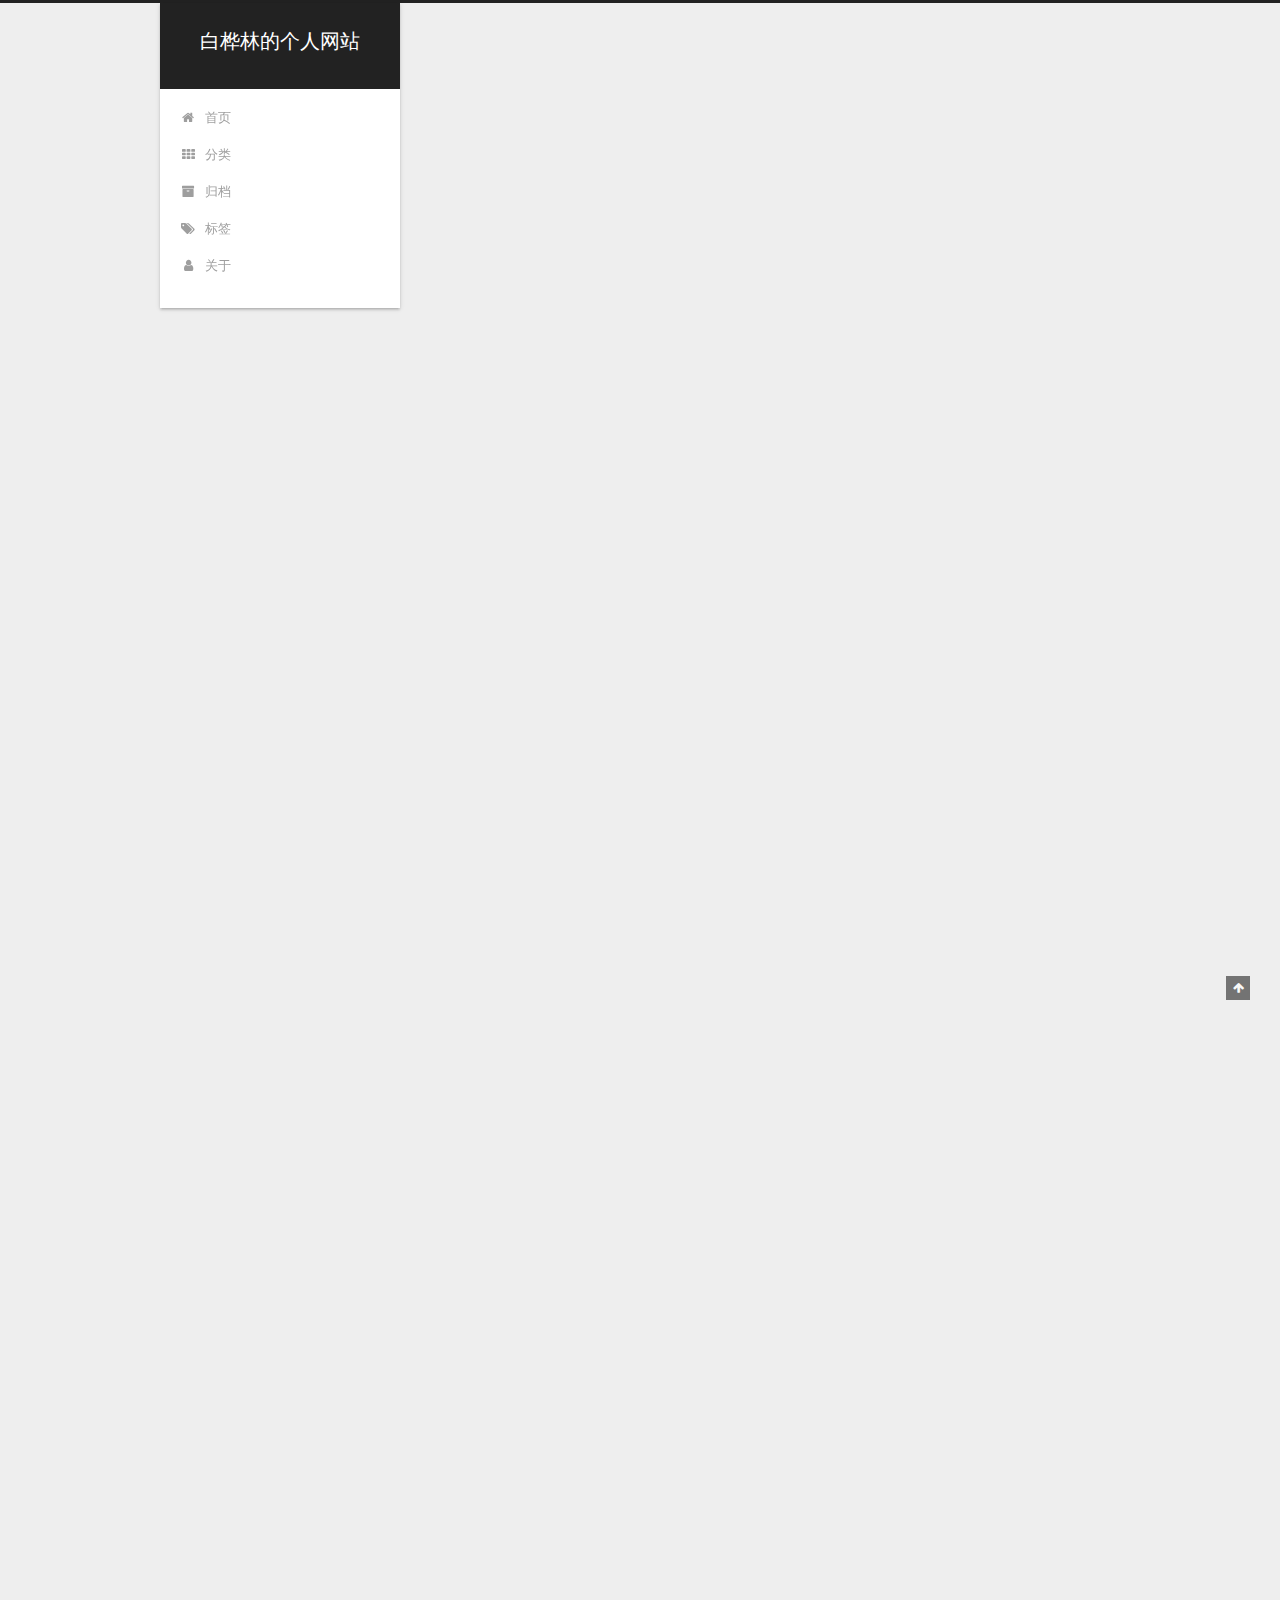
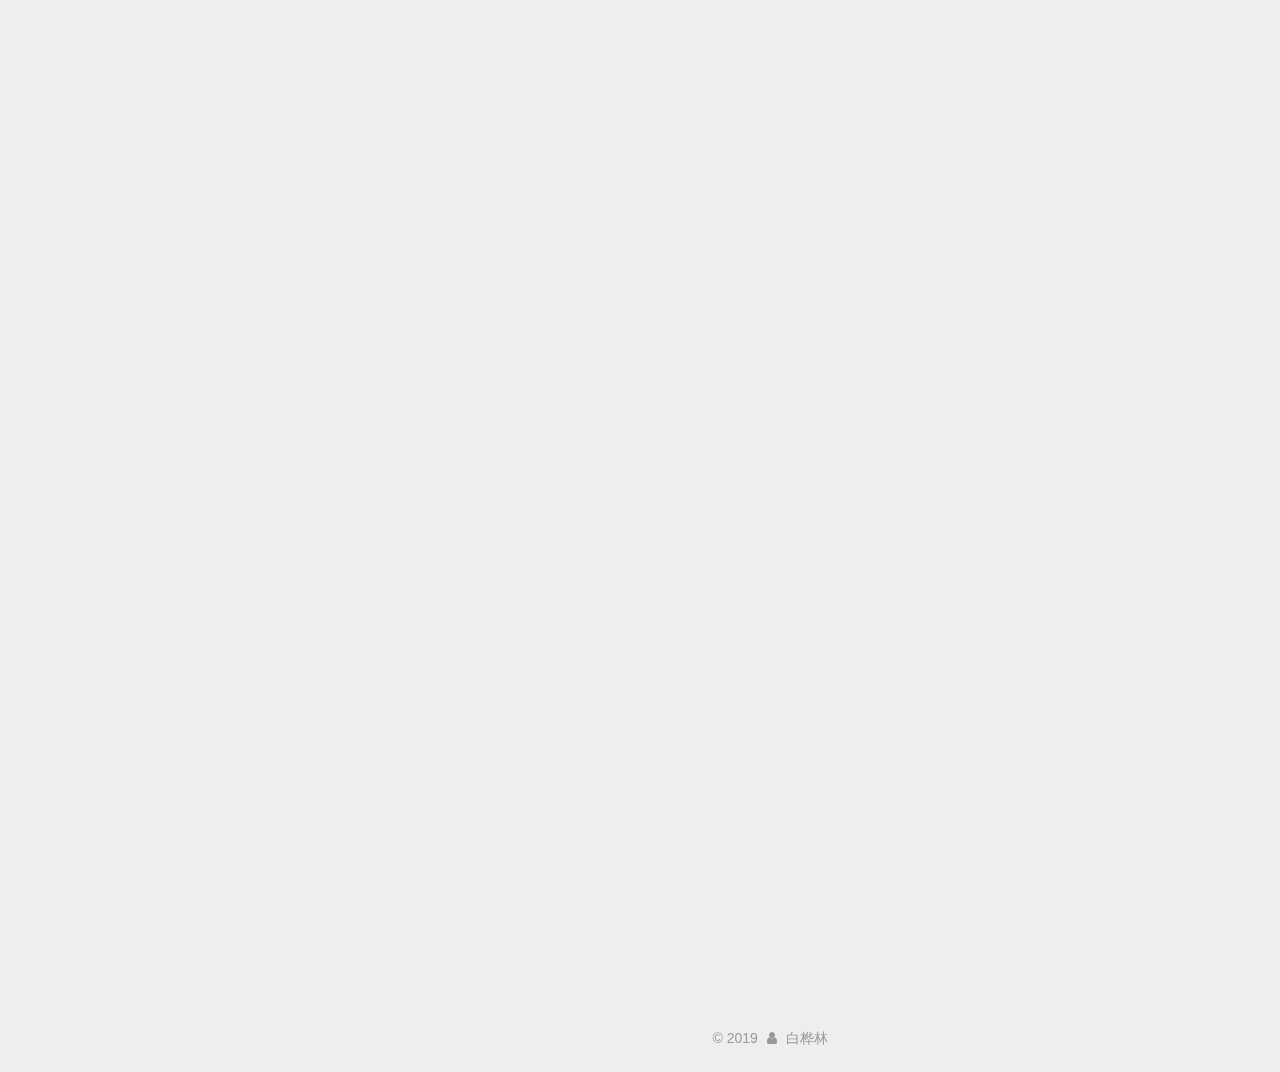
==== commit c3c8168e: "Site updated: 2019-08-21 20:47:52" ====
--- a/index.html
+++ b/index.html
@@ -5,7 +5,7 @@
   
 
 
-<html class="theme-next muse use-motion" lang="en">
+<html class="theme-next pisces use-motion" lang="zh-Hans">
 <head><meta name="generator" content="Hexo 3.9.0">
   <meta charset="UTF-8">
 <meta http-equiv="X-UA-Compatible" content="IE=edge">
@@ -68,7 +68,7 @@
 
 
 
-  <meta name="keywords" content="Hexo, NexT">
+  <meta name="keywords" content="白桦林">
 
 
 
@@ -80,12 +80,12 @@
 
 
 <meta property="og:type" content="website">
-<meta property="og:title" content="Hexo">
+<meta property="og:title" content="白桦林的个人网站">
 <meta property="og:url" content="http://yoursite.com/index.html">
-<meta property="og:site_name" content="Hexo">
-<meta property="og:locale" content="en">
+<meta property="og:site_name" content="白桦林的个人网站">
+<meta property="og:locale" content="zh-Hans">
 <meta name="twitter:card" content="summary">
-<meta name="twitter:title" content="Hexo">
+<meta name="twitter:title" content="白桦林的个人网站">
 
 
 
@@ -93,7 +93,7 @@
   var NexT = window.NexT || {};
   var CONFIG = {
     root: '/',
-    scheme: 'Muse',
+    scheme: 'Pisces',
     version: '5.1.4',
     sidebar: {"position":"left","display":"post","offset":12,"b2t":false,"scrollpercent":false,"onmobile":false},
     fancybox: true,
@@ -101,7 +101,7 @@
     motion: {"enable":true,"async":false,"transition":{"post_block":"fadeIn","post_header":"slideDownIn","post_body":"slideDownIn","coll_header":"slideLeftIn","sidebar":"slideUpIn"}},
     duoshuo: {
       userId: '0',
-      author: 'Author'
+      author: '博主'
     },
     algolia: {
       applicationID: '',
@@ -121,7 +121,7 @@
 
 
 
-  <title>Hexo</title>
+  <title>白桦林的个人网站</title>
   
 
 
@@ -133,7 +133,7 @@
 
 </head>
 
-<body itemscope itemtype="http://schema.org/WebPage" lang="en">
+<body itemscope itemtype="http://schema.org/WebPage" lang="zh-Hans">
 
   
   
@@ -152,7 +152,7 @@
     <div class="custom-logo-site-title">
       <a href="/" class="brand" rel="start">
         <span class="logo-line-before"><i></i></span>
-        <span class="site-title">Hexo</span>
+        <span class="site-title">白桦林的个人网站</span>
         <span class="logo-line-after"><i></i></span>
       </a>
     </div>
@@ -182,17 +182,47 @@
             
               <i class="menu-item-icon fa fa-fw fa-home"></i> <br>
             
-            Home
+            首页
           </a>
         </li>
       
         
+        <li class="menu-item menu-item-categories">
+          <a href="/categories/" rel="section">
+            
+              <i class="menu-item-icon fa fa-fw fa-th"></i> <br>
+            
+            分类
+          </a>
+        </li>
+      
+        
         <li class="menu-item menu-item-archives">
           <a href="/archives/" rel="section">
             
               <i class="menu-item-icon fa fa-fw fa-archive"></i> <br>
             
-            Archives
+            归档
+          </a>
+        </li>
+      
+        
+        <li class="menu-item menu-item-tags">
+          <a href="/tags/" rel="section">
+            
+              <i class="menu-item-icon fa fa-fw fa-tags"></i> <br>
+            
+            标签
+          </a>
+        </li>
+      
+        
+        <li class="menu-item menu-item-about">
+          <a href="/about/" rel="section">
+            
+              <i class="menu-item-icon fa fa-fw fa-user"></i> <br>
+            
+            关于
           </a>
         </li>
       
@@ -229,16 +259,16 @@
   
   
   <div class="post-block">
-    <link itemprop="mainEntityOfPage" href="http://yoursite.com/2019/08/21/test-my-site/">
+    <link itemprop="mainEntityOfPage" href="http://yoursite.com/2019/08/21/利用OwnCloud搭建私有云/">
 
     <span hidden itemprop="author" itemscope itemtype="http://schema.org/Person">
-      <meta itemprop="name" content="John Doe">
+      <meta itemprop="name" content="白桦林">
       <meta itemprop="description" content>
       <meta itemprop="image" content="/images/avatar.gif">
     </span>
 
     <span hidden itemprop="publisher" itemscope itemtype="http://schema.org/Organization">
-      <meta itemprop="name" content="Hexo">
+      <meta itemprop="name" content="白桦林的个人网站">
     </span>
 
     
@@ -248,7 +278,7 @@
         
           <h1 class="post-title" itemprop="name headline">
                 
-                <a class="post-title-link" href="/2019/08/21/test-my-site/" itemprop="url">test_my_site</a></h1>
+                <a class="post-title-link" href="/2019/08/21/利用OwnCloud搭建私有云/" itemprop="url">利用OwnCloud搭建私有云</a></h1>
         
 
         <div class="post-meta">
@@ -258,9 +288,9 @@
                 <i class="fa fa-calendar-o"></i>
               </span>
               
-                <span class="post-meta-item-text">Posted on</span>
+                <span class="post-meta-item-text">发表于</span>
               
-              <time title="Post created" itemprop="dateCreated datePublished" datetime="2019-08-21T18:24:13+08:00">
+              <time title="创建于" itemprop="dateCreated datePublished" datetime="2019-08-21T18:24:13+08:00">
                 2019-08-21
               </time>
             
@@ -300,138 +330,38 @@
       
         
           
-            
-          
-        
-      
-    </div>
-    
-    
-    
-
-    
-
-    
-
-    
-
-    <footer class="post-footer">
-      
-
-      
-
-      
-
-      
-      
-        <div class="post-eof"></div>
-      
-    </footer>
-  </div>
-  
-  
-  
-  </article>
-
-
-    
-      
-
-  
-
-  
-  
-  
-
-  <article class="post post-type-normal" itemscope itemtype="http://schema.org/Article">
-  
-  
-  
-  <div class="post-block">
-    <link itemprop="mainEntityOfPage" href="http://yoursite.com/2019/08/21/hello-world/">
-
-    <span hidden itemprop="author" itemscope itemtype="http://schema.org/Person">
-      <meta itemprop="name" content="John Doe">
-      <meta itemprop="description" content>
-      <meta itemprop="image" content="/images/avatar.gif">
-    </span>
-
-    <span hidden itemprop="publisher" itemscope itemtype="http://schema.org/Organization">
-      <meta itemprop="name" content="Hexo">
-    </span>
-
-    
-      <header class="post-header">
-
-        
-        
-          <h1 class="post-title" itemprop="name headline">
-                
-                <a class="post-title-link" href="/2019/08/21/hello-world/" itemprop="url">Hello World</a></h1>
-        
-
-        <div class="post-meta">
-          <span class="post-time">
-            
-              <span class="post-meta-item-icon">
-                <i class="fa fa-calendar-o"></i>
-              </span>
-              
-                <span class="post-meta-item-text">Posted on</span>
-              
-              <time title="Post created" itemprop="dateCreated datePublished" datetime="2019-08-21T18:19:59+08:00">
-                2019-08-21
-              </time>
-            
-
-            
-
-            
-          </span>
-
-          
-
-          
-            
-          
-
-          
-          
-
-          
-
-          
-
-          
-
-        </div>
-      </header>
-    
-
-    
-    
-    
-    <div class="post-body" itemprop="articleBody">
-
-      
-      
-
-      
-        
-          
-            <p>Welcome to <a href="https://hexo.io/" target="_blank" rel="noopener">Hexo</a>! This is your very first post. Check <a href="https://hexo.io/docs/" target="_blank" rel="noopener">documentation</a> for more info. If you get any problems when using Hexo, you can find the answer in <a href="https://hexo.io/docs/troubleshooting.html" target="_blank" rel="noopener">troubleshooting</a> or you can ask me on <a href="https://github.com/hexojs/hexo/issues" target="_blank" rel="noopener">GitHub</a>.</p>
-<h2 id="Quick-Start"><a href="#Quick-Start" class="headerlink" title="Quick Start"></a>Quick Start</h2><h3 id="Create-a-new-post"><a href="#Create-a-new-post" class="headerlink" title="Create a new post"></a>Create a new post</h3><figure class="highlight bash"><table><tr><td class="gutter"><pre><span class="line">1</span><br></pre></td><td class="code"><pre><span class="line">$ hexo new <span class="string">"My New Post"</span></span><br></pre></td></tr></table></figure>
-
-<p>More info: <a href="https://hexo.io/docs/writing.html" target="_blank" rel="noopener">Writing</a></p>
-<h3 id="Run-server"><a href="#Run-server" class="headerlink" title="Run server"></a>Run server</h3><figure class="highlight bash"><table><tr><td class="gutter"><pre><span class="line">1</span><br></pre></td><td class="code"><pre><span class="line">$ hexo server</span><br></pre></td></tr></table></figure>
-
-<p>More info: <a href="https://hexo.io/docs/server.html" target="_blank" rel="noopener">Server</a></p>
-<h3 id="Generate-static-files"><a href="#Generate-static-files" class="headerlink" title="Generate static files"></a>Generate static files</h3><figure class="highlight bash"><table><tr><td class="gutter"><pre><span class="line">1</span><br></pre></td><td class="code"><pre><span class="line">$ hexo generate</span><br></pre></td></tr></table></figure>
-
-<p>More info: <a href="https://hexo.io/docs/generating.html" target="_blank" rel="noopener">Generating</a></p>
-<h3 id="Deploy-to-remote-sites"><a href="#Deploy-to-remote-sites" class="headerlink" title="Deploy to remote sites"></a>Deploy to remote sites</h3><figure class="highlight bash"><table><tr><td class="gutter"><pre><span class="line">1</span><br></pre></td><td class="code"><pre><span class="line">$ hexo deploy</span><br></pre></td></tr></table></figure>
-
-<p>More info: <a href="https://hexo.io/docs/deployment.html" target="_blank" rel="noopener">Deployment</a></p>
+            <h1 id="1、添加-EPEL-amp-WEBTATIC-软件源"><a href="#1、添加-EPEL-amp-WEBTATIC-软件源" class="headerlink" title="1、添加 EPEL &amp; WEBTATIC 软件源"></a>1、添加 EPEL &amp; WEBTATIC 软件源</h1><p><font color="red">切换为root用户进行操作</font></p>
+<figure class="highlight plain"><table><tr><td class="gutter"><pre><span class="line">1</span><br><span class="line">2</span><br><span class="line">3</span><br></pre></td><td class="code"><pre><span class="line">yum -y install epel-release </span><br><span class="line">rpm -Uvh https://mirror.webtatic.com/yum/el7/webtatic-release.rpm</span><br><span class="line">yum -y update</span><br></pre></td></tr></table></figure>
+
+<h1 id="2、Installing-Apache"><a href="#2、Installing-Apache" class="headerlink" title="2、Installing Apache"></a>2、Installing Apache</h1><figure class="highlight plain"><table><tr><td class="gutter"><pre><span class="line">1</span><br><span class="line">2</span><br></pre></td><td class="code"><pre><span class="line">yum install httpd</span><br><span class="line">systemctl start httpd</span><br></pre></td></tr></table></figure>
+
+<p>访问<a href="http://your_ip，测试apache是否配置成功。" target="_blank" rel="noopener">http://your_ip，测试apache是否配置成功。</a></p>
+<p><img src="1.jpg" alt="111"></p>
+<h1 id="3、Installing-MariaDB"><a href="#3、Installing-MariaDB" class="headerlink" title="3、Installing MariaDB"></a>3、Installing MariaDB</h1><figure class="highlight plain"><table><tr><td class="gutter"><pre><span class="line">1</span><br><span class="line">2</span><br><span class="line">3</span><br><span class="line">4</span><br></pre></td><td class="code"><pre><span class="line">yum install mariadb-server mariadb</span><br><span class="line">systemctl start mariadb</span><br><span class="line">mysql_secure_installation</span><br><span class="line">systemctl restart mariadb</span><br></pre></td></tr></table></figure>
+
+<h1 id="4、Installing-PHP-amp-amp-软件包"><a href="#4、Installing-PHP-amp-amp-软件包" class="headerlink" title="4、Installing PHP &amp;&amp; 软件包"></a>4、Installing PHP &amp;&amp; 软件包</h1><figure class="highlight plain"><table><tr><td class="gutter"><pre><span class="line">1</span><br></pre></td><td class="code"><pre><span class="line">yum -y install nginx mariadb-server redis lbzip2 php72w php72w-common php72w-fpm php72w-gd php72w-mysql php72w-mbstring php72w-intl php72w-pecl-imagick php72w-xml php72w-pecl-redis samba-client</span><br></pre></td></tr></table></figure>
+
+<figure class="highlight plain"><table><tr><td class="gutter"><pre><span class="line">1</span><br></pre></td><td class="code"><pre><span class="line">vi /var/www/html/test.php</span><br></pre></td></tr></table></figure>
+
+<p>加入以下内容：</p>
+<figure class="highlight plain"><table><tr><td class="gutter"><pre><span class="line">1</span><br><span class="line">2</span><br><span class="line">3</span><br><span class="line">4</span><br><span class="line">5</span><br></pre></td><td class="code"><pre><span class="line">&lt;?php</span><br><span class="line"></span><br><span class="line">phpinfo();</span><br><span class="line"></span><br><span class="line">?&gt;</span><br></pre></td></tr></table></figure>
+
+<p>Restart apache server &amp; then open web-browser. Now enter the following url：<br><a href="http://your_ip/test.php" target="_blank" rel="noopener">http://your_ip/test.php</a><br><img src="/images/php.png" alt="PHP安装测试"></p>
+<h1 id="5、安装owncloud"><a href="#5、安装owncloud" class="headerlink" title="5、安装owncloud"></a>5、安装owncloud</h1><figure class="highlight plain"><table><tr><td class="gutter"><pre><span class="line">1</span><br><span class="line">2</span><br><span class="line">3</span><br><span class="line">4</span><br></pre></td><td class="code"><pre><span class="line">wget https://download.owncloud.org/community/owncloud-10.0.10.tar.bz2</span><br><span class="line">tar -xvf owncloud-10.0.4.tar.bz2</span><br><span class="line">mv owncloud/* /var/www/html</span><br><span class="line">sudo vim /etc/httpd/conf/httpd.conf</span><br></pre></td></tr></table></figure>
+
+<p>更改下面的选项：<br>AllowOverride All（4处）<br>保存该文件，并修改 OwnCloud 文件夹的文件权限：</p>
+<figure class="highlight plain"><table><tr><td class="gutter"><pre><span class="line">1</span><br><span class="line">2</span><br></pre></td><td class="code"><pre><span class="line">sudo chown -R apache:apache /var/www/html/</span><br><span class="line">sudo chmod 777 /var/www/html/config/</span><br></pre></td></tr></table></figure>
+
+<p>然后重启 Apache 服务器执行修改：</p>
+<figure class="highlight plain"><table><tr><td class="gutter"><pre><span class="line">1</span><br></pre></td><td class="code"><pre><span class="line">sudo systemctl restart httpd</span><br></pre></td></tr></table></figure>
+
+<p>现在，我们需要在 MariaDB 上创建一个数据库，保存来自 OwnCloud 的数据。使用下面的命令创建数据库和数据库用户：</p>
+<figure class="highlight plain"><table><tr><td class="gutter"><pre><span class="line">1</span><br></pre></td><td class="code"><pre><span class="line">mysql -u root -p</span><br></pre></td></tr></table></figure>
+
+<p>需要输入之前设置的密码</p>
+<figure class="highlight plain"><table><tr><td class="gutter"><pre><span class="line">1</span><br><span class="line">2</span><br><span class="line">3</span><br><span class="line">4</span><br></pre></td><td class="code"><pre><span class="line">MariaDB [(none)] &gt; create database owncloud;</span><br><span class="line">MariaDB [(none)] &gt; GRANT ALL ON owncloud.* TO ocuser@localhost IDENTIFIED BY &apos;owncloud&apos;;</span><br><span class="line">MariaDB [(none)] &gt; flush privileges;</span><br><span class="line">MariaDB [(none)] &gt; exit</span><br></pre></td></tr></table></figure>
+
+<p>服务器配置部分完成后，现在我们可以在网页浏览器上访问 OwnCloud。打开浏览器，输入您的服务器 IP 地址:<br><img src="https://img-blog.csdnimg.cn/20190308121319734.png?x-oss-process=image/watermark,type_ZmFuZ3poZW5naGVpdGk,shadow_10,text_aHR0cHM6Ly9ibG9nLmNzZG4ubmV0L3poaXhpbl9jbg==,size_16,color_FFFFFF,t_70" alt="在这里插入图片描述"><br>OK！</p>
 
           
         
@@ -502,7 +432,7 @@
         <div class="site-overview">
           <div class="site-author motion-element" itemprop="author" itemscope itemtype="http://schema.org/Person">
             
-              <p class="site-author-name" itemprop="name">John Doe</p>
+              <p class="site-author-name" itemprop="name">白桦林</p>
               <p class="site-description motion-element" itemprop="description"></p>
           </div>
 
@@ -513,8 +443,8 @@
               
                 <a href="/archives/">
               
-                  <span class="site-state-item-count">2</span>
-                  <span class="site-state-item-name">posts</span>
+                  <span class="site-state-item-count">1</span>
+                  <span class="site-state-item-name">日志</span>
                 </a>
               </div>
             
@@ -527,6 +457,22 @@
 
           
 
+          
+            <div class="links-of-author motion-element">
+                
+                  <span class="links-of-author-item">
+                    <a href="https://github.com/zhixin-cn" target="_blank" title="GitHub">
+                      
+                        <i class="fa fa-fw fa-github"></i>GitHub</a>
+                  </span>
+                
+                  <span class="links-of-author-item">
+                    <a href="jachin2019@gmail.com" target="_blank" title="E-Mail">
+                      
+                        <i class="fa fa-fw fa-envelope"></i>E-Mail</a>
+                  </span>
+                
+            </div>
           
 
           
@@ -558,21 +504,15 @@
   <span class="with-love">
     <i class="fa fa-user"></i>
   </span>
-  <span class="author" itemprop="copyrightHolder">John Doe</span>
+  <span class="author" itemprop="copyrightHolder">白桦林</span>
 
   
 </div>
 
 
-  <div class="powered-by">Powered by <a class="theme-link" target="_blank" href="https://hexo.io">Hexo</a></div>
-
-
-
-  <span class="post-meta-divider">|</span>
-
-
-
-  <div class="theme-info">Theme &mdash; <a class="theme-link" target="_blank" href="https://github.com/iissnan/hexo-theme-next">NexT.Muse</a> v5.1.4</div>
+
+
+
 
 
 
@@ -672,6 +612,13 @@
   
   
 
+
+  <script type="text/javascript" src="/js/src/affix.js?v=5.1.4"></script>
+
+  <script type="text/javascript" src="/js/src/schemes/pisces.js?v=5.1.4"></script>
+
+
+
   
 
   
--- a/css/main.css
+++ b/css/main.css
@@ -189,7 +189,7 @@
   font-size: 14px;
   line-height: 2;
   color: #555;
-  background: #fff;
+  background: #eee;
 }
 @media (max-width: 767px) {
   body {
@@ -445,7 +445,7 @@
 .header-inner {
   margin: 0 auto;
   padding: 100px 0 70px;
-  width: 700px;
+  width: calc(100% - 252px);
 }
 @media (min-width: 1600px) {
   .container .header-inner {
@@ -457,7 +457,7 @@
 }
 .main-inner {
   margin: 0 auto;
-  width: 700px;
+  width: calc(100% - 252px);
 }
 @media (min-width: 1600px) {
   .container .main-inner {
@@ -474,7 +474,7 @@
 .footer-inner {
   box-sizing: border-box;
   margin: 20px auto;
-  width: 700px;
+  width: calc(100% - 252px);
 }
 @media (min-width: 1600px) {
   .container .footer-inner {
@@ -653,8 +653,8 @@
 @media (min-width: 992px) {
   .full-image.full-image.full-image.full-image {
     max-width: none;
-    width: 110%;
-    margin: 25px -5%;
+    width: 118%;
+    margin: 0 -9%;
   }
 }
 .blockquote-center,
@@ -940,11 +940,11 @@
   display: inline-block;
   padding: 0 20px;
   font-size: 14px;
-  color: #fff;
-  background: #222;
-  border: 2px solid #222;
+  color: #555;
+  background: #fff;
+  border: 2px solid #555;
   text-decoration: none;
-  border-radius: 0;
+  border-radius: 2px;
   transition-property: background-color;
   transition-duration: 0.2s;
   transition-timing-function: ease-in-out;
@@ -953,8 +953,8 @@
 }
 .btn:hover {
   border-color: #222;
-  color: #222;
-  background: #fff;
+  color: #fff;
+  background: #222;
 }
 .btn +.btn {
   margin: 0 0 8px 8px;
@@ -1066,7 +1066,7 @@
   width: 24px;
   background: #222;
   font-size: 12px;
-  opacity: 1;
+  opacity: 0.6;
   color: #fff;
   cursor: pointer;
   text-align: center;
@@ -1087,7 +1087,7 @@
   }
 }
 .back-to-top.back-to-top-on {
-  bottom: 19px;
+  bottom: 30px;
 }
 .header {
   background: transparent;
@@ -1136,7 +1136,7 @@
 .site-subtitle {
   margin-top: 10px;
   font-size: 13px;
-  color: #999;
+  color: #ddd;
 }
 .use-motion .brand {
   opacity: 0;
@@ -1209,7 +1209,8 @@
   transition-timing-function: ease-in-out;
   transition-delay: 0s;
 }
-.menu .menu-item a:hover {
+.menu .menu-item a:hover,
+.menu-item-active a {
   border-bottom-color: #222;
 }
 .menu .menu-item .fa {
@@ -1738,20 +1739,20 @@
   display: block;
   margin: 0 auto;
   padding: 2px;
-  max-width: 96px;
+  max-width: 120px;
   height: auto;
-  border: 2px solid #333;
+  border: 1px solid #eee;
 }
 .site-author-name {
-  margin: 5px 0 0;
+  margin: 0;
   text-align: center;
-  color: #f5f5f5;
-  font-weight: normal;
+  color: #222;
+  font-weight: 600;
 }
 .site-description {
-  margin-top: 5px;
+  margin-top: 0;
   text-align: center;
-  font-size: 14px;
+  font-size: 13px;
   color: #999;
 }
 .site-state {
@@ -1763,7 +1764,7 @@
 .site-state-item {
   display: inline-block;
   padding: 0 15px;
-  border-left: 1px solid #333;
+  border-left: 1px solid #eee;
 }
 .site-state-item:first-child {
   border-left: none;
@@ -1776,11 +1777,11 @@
   text-align: center;
   color: inherit;
   font-weight: 600;
-  font-size: 18px;
+  font-size: 16px;
 }
 .site-state-item-name {
   font-size: 13px;
-  color: inherit;
+  color: #999;
 }
 .feed-link {
   margin-top: 20px;
@@ -1822,7 +1823,7 @@
   width: 4px;
   height: 4px;
   border-radius: 50%;
-  background: #81da5d;
+  background: #b5a3d0;
 }
 .links-of-blogroll {
   font-size: 13px;
@@ -1860,7 +1861,7 @@
   color: #555;
 }
 .sidebar-nav li:hover {
-  color: #f5f5f5;
+  color: #fc6423;
 }
 .page-post-detail .sidebar-nav-toc {
   padding: 0 5px;
@@ -1869,11 +1870,11 @@
   margin-left: 10px;
 }
 .sidebar-nav .sidebar-nav-active {
-  color: #87daff;
-  border-bottom-color: #87daff;
+  color: #fc6423;
+  border-bottom-color: #fc6423;
 }
 .sidebar-nav .sidebar-nav-active:hover {
-  color: #87daff;
+  color: #fc6423;
 }
 .sidebar-panel {
   display: none;
@@ -1906,12 +1907,12 @@
   transition-timing-function: ease-in-out;
   transition-delay: 0s;
   transition-property: all;
-  color: #999;
-  border-bottom-color: #555;
+  color: #666;
+  border-bottom-color: #ccc;
 }
 .post-toc ol a:hover {
-  color: #ccc;
-  border-bottom-color: #ccc;
+  color: #000;
+  border-bottom-color: #000;
 }
 .post-toc .nav-item {
   overflow: hidden;
@@ -1933,14 +1934,14 @@
   display: block;
 }
 .post-toc .nav .active > a {
-  color: #87daff;
-  border-bottom-color: #87daff;
+  color: #fc6423;
+  border-bottom-color: #fc6423;
 }
 .post-toc .nav .active-current > a {
-  color: #87daff;
+  color: #fc6423;
 }
 .post-toc .nav .active-current > a:hover {
-  color: #87daff;
+  color: #fc6423;
 }
 .footer {
   font-size: 14px;
@@ -2580,83 +2581,543 @@
   }
 }
 .page-post-detail .sidebar-toggle-line {
-  background: #87daff;
+  background: #fc6423;
 }
 .page-post-detail .comments {
   overflow: hidden;
 }
-@media (max-width: 767px) {
-  .header-inner,
-  .container .main-inner,
+.header {
+  position: relative;
+  margin: 0 auto;
+  width: 75%;
+}
+@media (min-width: 768px) and (max-width: 991px) {
+  .header {
+    width: auto;
+  }
+}
+@media (max-width: 767px) {
+  .header {
+    width: auto;
+  }
+}
+.header-inner {
+  position: absolute;
+  top: 0;
+  overflow: hidden;
+  padding: 0;
+  width: 240px;
+  background: #fff;
+  box-shadow: 0 2px 2px 0 rgba(0,0,0,0.12), 0 3px 1px -2px rgba(0,0,0,0.06), 0 1px 5px 0 rgba(0,0,0,0.12);
+  border-radius: initial;
+}
+@media (min-width: 1600px) {
+  .container .header-inner {
+    width: 240px;
+  }
+}
+@media (min-width: 768px) and (max-width: 991px) {
+  .header-inner {
+    position: relative;
+    width: auto;
+    border-radius: initial;
+  }
+}
+@media (max-width: 767px) {
+  .header-inner {
+    position: relative;
+    width: auto;
+    border-radius: initial;
+  }
+}
+.main:before,
+.main:after {
+  content: " ";
+  display: table;
+}
+.main:after {
+  clear: both;
+}
+@media (min-width: 768px) and (max-width: 991px) {
+  .main {
+    padding-bottom: 100px;
+  }
+}
+@media (max-width: 767px) {
+  .main {
+    padding-bottom: 100px;
+  }
+}
+.container .main-inner {
+  width: 75%;
+}
+@media (min-width: 768px) and (max-width: 991px) {
+  .container .main-inner {
+    width: auto;
+  }
+}
+@media (max-width: 767px) {
+  .container .main-inner {
+    width: auto;
+  }
+}
+.content-wrap {
+  float: right;
+  box-sizing: border-box;
+  padding: 40px;
+  width: calc(100% - 252px);
+  background: #fff;
+  min-height: 700px;
+  box-shadow: 0 2px 2px 0 rgba(0,0,0,0.12), 0 3px 1px -2px rgba(0,0,0,0.06), 0 1px 5px 0 rgba(0,0,0,0.12);
+  border-radius: initial;
+}
+@media (min-width: 768px) and (max-width: 991px) {
+  .content-wrap {
+    width: 100%;
+    padding: 20px;
+    border-radius: initial;
+  }
+}
+@media (max-width: 767px) {
+  .content-wrap {
+    width: 100%;
+    padding: 20px;
+    min-height: auto;
+    border-radius: initial;
+  }
+}
+.sidebar {
+  position: static;
+  float: left;
+  margin-top: 300px;
+  width: 240px;
+  background: #eee;
+  box-shadow: none;
+}
+@media (min-width: 768px) and (max-width: 991px) {
+  .sidebar {
+    display: none;
+  }
+}
+@media (max-width: 767px) {
+  .sidebar {
+    display: none;
+  }
+}
+.sidebar-toggle {
+  display: none;
+}
+.footer-inner {
+  width: 75%;
+  padding-left: 260px;
+}
+@media (min-width: 768px) and (max-width: 991px) {
   .footer-inner {
     width: auto;
-  }
-}
-embed {
-  display: block;
-  margin: 0px auto 25px auto;
-}
-.custom-logo .site-meta-headline {
-  text-align: center;
-}
-.custom-logo .brand {
+    padding-left: 0 !important;
+    padding-right: 0 !important;
+  }
+}
+@media (max-width: 767px) {
+  .footer-inner {
+    width: auto;
+    padding-left: 0 !important;
+    padding-right: 0 !important;
+  }
+}
+.sidebar-position-right .header-inner {
+  right: 0;
+}
+.sidebar-position-right .content-wrap {
+  float: left;
+}
+.sidebar-position-right .sidebar {
+  float: right;
+}
+.sidebar-position-right .footer-inner {
+  padding-left: 0;
+  padding-right: 260px;
+}
+.site-brand-wrapper {
+  position: relative;
+}
+.site-meta {
+  padding: 20px 0;
+  color: #fff;
+  background: #222;
+}
+@media (min-width: 768px) and (max-width: 991px) {
+  .site-meta {
+    box-shadow: 0 0 16px rgba(0,0,0,0.5);
+  }
+}
+@media (max-width: 767px) {
+  .site-meta {
+    box-shadow: 0 0 16px rgba(0,0,0,0.5);
+  }
+}
+.brand {
+  padding: 0;
   background: none;
 }
-.custom-logo .site-title {
-  margin: 10px auto 0;
-  font-size: 24px;
-  color: #222;
-}
-.custom-logo .site-title a {
-  border: none;
-}
-.custom-logo-image {
-  margin: 0 auto;
-  padding: 5px;
-  max-width: 150px;
-  background: #fff;
-}
-@media (max-width: 767px) {
-  .site-nav {
-    position: absolute;
-    left: 0;
-    top: 52px;
-    margin: 0;
-    width: 100%;
-    padding: 0;
-    background: #fff;
-    border-bottom: 1px solid #ddd;
-    z-index: 1030;
-  }
-}
-@media (max-width: 767px) {
-  .menu {
-    text-align: left;
-  }
-}
-@media (max-width: 767px) {
-  .menu .menu-item {
-    display: block;
-    margin: 0 10px;
-    vertical-align: top;
-  }
-}
-@media (max-width: 767px) {
-  .menu .menu-item br {
-    display: none;
-  }
-}
-@media (max-width: 767px) {
-  .menu .menu-item a {
-    padding: 5px 10px;
-  }
-}
-.menu .menu-item .fa {
-  margin-right: 0;
+.brand:hover {
+  color: #fff;
+}
+.site-subtitle {
+  margin: 10px 10px 0;
+  font-weight: initial;
 }
 .site-search form {
   display: none;
 }
+.site-nav {
+  border-top: none;
+}
+@media (min-width: 768px) and (max-width: 991px) {
+  .site-nav {
+    display: none !important;
+  }
+}
+@media (min-width: 768px) and (max-width: 991px) {
+  .site-nav-on {
+    display: block !important;
+  }
+}
+.menu .menu-item {
+  display: block;
+  margin: 0;
+}
+.menu .menu-item a {
+  position: relative;
+  box-sizing: border-box;
+  padding: 5px 20px;
+  text-align: left;
+  line-height: inherit;
+  transition-property: background-color;
+  transition-duration: 0.2s;
+  transition-timing-function: ease-in-out;
+  transition-delay: 0s;
+}
+.menu .menu-item a:hover,
+.menu-item-active a {
+  background: #f9f9f9;
+  border-bottom-color: #fff;
+}
+.menu .menu-item br {
+  display: none;
+}
+.menu-item-active a:after {
+  content: " ";
+  position: absolute;
+  top: 50%;
+  margin-top: -3px;
+  right: 15px;
+  width: 6px;
+  height: 6px;
+  border-radius: 50%;
+  background-color: #bbb;
+}
+.btn-bar {
+  background-color: #fff;
+}
+.site-nav-toggle {
+  left: 20px;
+  top: 50%;
+  -webkit-transform: translateY(-50%);
+  -webkit-transform: translateY(-50%);
+  -moz-transform: translateY(-50%);
+  -ms-transform: translateY(-50%);
+  -o-transform: translateY(-50%);
+  transform: translateY(-50%);
+}
+@media (min-width: 768px) and (max-width: 991px) {
+  .site-nav-toggle {
+    display: block;
+  }
+}
+.use-motion .sidebar .motion-element {
+  opacity: 1;
+}
+.sidebar {
+  margin-left: -100%;
+  right: auto;
+  bottom: auto;
+  -webkit-transform: none;
+}
+.sidebar-inner {
+  box-sizing: border-box;
+  width: 240px;
+  color: #555;
+  background: #fff;
+  box-shadow: 0 2px 2px 0 rgba(0,0,0,0.12), 0 3px 1px -2px rgba(0,0,0,0.06), 0 1px 5px 0 rgba(0,0,0,0.12), 0 -1px 0.5px 0 rgba(0,0,0,0.09);
+  border-radius: initial;
+  opacity: 0;
+}
+.sidebar-inner.affix {
+  position: fixed;
+  top: 12px;
+}
+.sidebar-inner.affix-bottom {
+  position: absolute;
+}
+.site-overview {
+  text-align: left;
+}
+.site-author:before,
+.site-author:after {
+  content: " ";
+  display: table;
+}
+.site-author:after {
+  clear: both;
+}
+.sidebar a {
+  color: #555;
+}
+.sidebar a:hover {
+  color: #222;
+}
+.site-state-item {
+  padding: 0 10px;
+}
+.links-of-author-item a:before {
+  display: none;
+}
+.links-of-author-item a {
+  border-bottom: none;
+  text-decoration: underline;
+}
+.feed-link {
+  border-top: 1px dotted #ccc;
+  border-bottom: 1px dotted #ccc;
+  text-align: center;
+}
+.feed-link a {
+  display: block;
+  color: #fc6423;
+  border: none;
+}
+.feed-link a:hover {
+  background: none;
+  color: #e34603;
+}
+.feed-link a:hover i {
+  color: #e34603;
+}
+.links-of-author {
+  display: flex;
+  flex-wrap: wrap;
+  justify-content: center;
+}
+.links-of-author-item {
+  margin: 5px 0 0;
+  width: 50%;
+}
+.links-of-author-item a {
+  max-width: 216px;
+  box-sizing: border-box;
+  display: inline-block;
+  margin-right: 0;
+  margin-bottom: 0;
+  padding: 0 5px;
+  overflow: hidden;
+  white-space: nowrap;
+  text-overflow: ellipsis;
+}
+.links-of-author-item a {
+  display: block;
+  text-decoration: none;
+}
+.links-of-author-item a:hover {
+  border-radius: 4px;
+  background: #eee;
+}
+.links-of-author-item .fa {
+  margin-right: 2px;
+  font-size: 16px;
+}
+.links-of-author-item .fa-globe {
+  font-size: 15px;
+}
+.links-of-blogroll {
+  text-align: center;
+  margin-top: 20px;
+  padding: 3px 0 0;
+  border-top: 1px dotted #ccc;
+}
+.links-of-blogroll-title {
+  margin-top: 0;
+}
+.links-of-blogroll-item {
+  padding: 0;
+}
+.links-of-blogroll-inline:before,
+.links-of-blogroll-inline:after {
+  content: " ";
+  display: table;
+}
+.links-of-blogroll-inline:after {
+  clear: both;
+}
 .links-of-blogroll-inline .links-of-blogroll-item {
-  display: inline-block;
-}
+  margin: 5px 0 0;
+  width: 50%;
+  display: inline-block;
+  width: unset;
+}
+.links-of-blogroll-inline .links-of-blogroll-item a {
+  max-width: 216px;
+  box-sizing: border-box;
+  display: inline-block;
+  margin-right: 0;
+  margin-bottom: 0;
+  padding: 0 5px;
+  overflow: hidden;
+  white-space: nowrap;
+  text-overflow: ellipsis;
+}
+.content-wrap {
+  padding: initial;
+  background: initial;
+  box-shadow: initial;
+  border-radius: initial;
+}
+.post-block {
+  padding: 40px;
+  background: #fff;
+  box-shadow: 0 2px 2px 0 rgba(0,0,0,0.12), 0 3px 1px -2px rgba(0,0,0,0.06), 0 1px 5px 0 rgba(0,0,0,0.12);
+  border-radius: initial;
+}
+#posts > article + article .post-block {
+  margin-top: 12px;
+  box-shadow: 0 2px 2px 0 rgba(0,0,0,0.12), 0 3px 1px -2px rgba(0,0,0,0.06), 0 1px 5px 0 rgba(0,0,0,0.12), 0 -1px 0.5px 0 rgba(0,0,0,0.09);
+  border-radius: initial;
+}
+.comments {
+  padding: 40px;
+  margin: initial;
+  margin-top: 12px;
+  background: #fff;
+  box-shadow: 0 2px 2px 0 rgba(0,0,0,0.12), 0 3px 1px -2px rgba(0,0,0,0.06), 0 1px 5px 0 rgba(0,0,0,0.12), 0 -1px 0.5px 0 rgba(0,0,0,0.09);
+  border-radius: initial;
+}
+.posts-expand {
+  padding-top: initial;
+}
+.post-nav-divider {
+  width: 4%;
+}
+.post-nav-item {
+  width: 48%;
+}
+.post-eof,
+.post-spread {
+  display: none !important;
+}
+.pagination {
+  margin: 12px 0 0;
+  border-top: initial;
+  background: #fff;
+  box-shadow: 0 2px 2px 0 rgba(0,0,0,0.12), 0 3px 1px -2px rgba(0,0,0,0.06), 0 1px 5px 0 rgba(0,0,0,0.12), 0 -1px 0.5px 0 rgba(0,0,0,0.09);
+  border-radius: initial;
+  padding: 10px 0 10px;
+}
+.pagination .prev,
+.pagination .next,
+.pagination .page-number {
+  margin-bottom: initial;
+  top: initial;
+}
+.main {
+  padding-bottom: initial;
+}
+.footer {
+  bottom: auto;
+}
+.post-header h1,
+.post-header h2 {
+  margin: initial;
+}
+.posts-expand .post-title-link {
+  line-height: inherit;
+}
+.posts-expand .post-title {
+  font-size: 1.7em;
+}
+.post-body h1 {
+  font-size: 1.6em;
+  border-bottom: 1px solid #eee;
+}
+.post-body h2 {
+  font-size: 1.45em;
+  border-bottom: 1px solid #eee;
+}
+.post-body h3 {
+  font-size: 1.3em;
+  border-bottom: 1px dotted #eee;
+}
+.post-body h4 {
+  font-size: 1.2em;
+}
+.post-body h5 {
+  font-size: 1.07em;
+}
+.post-body h6 {
+  font-size: 1.03em;
+}
+@media (min-width: 768px) and (max-width: 991px) {
+  .content-wrap {
+    padding: 10px;
+  }
+  .posts-expand {
+    margin: initial;
+  }
+  .posts-expand .post-button {
+    margin-top: 20px;
+  }
+  .post-block {
+    padding: 20px;
+    box-shadow: 0 2px 2px 0 rgba(0,0,0,0.12), 0 3px 1px -2px rgba(0,0,0,0.06), 0 1px 5px 0 rgba(0,0,0,0.12), 0 -1px 0.5px 0 rgba(0,0,0,0.09);
+    border-radius: initial;
+  }
+  #posts > article + article .post-block {
+    margin-top: 10px;
+  }
+  .comments {
+    margin-top: 10px;
+    padding: 10px 20px;
+  }
+  .pagination {
+    margin: 10px 0 0;
+  }
+}
+@media (max-width: 767px) {
+  .content-wrap {
+    padding: 8px;
+  }
+  .posts-expand {
+    margin: initial;
+  }
+  .posts-expand .post-button {
+    margin-top: 12px;
+  }
+  .posts-expand img {
+    padding: initial !important;
+  }
+  .post-block {
+    padding: 12px;
+    min-height: auto;
+    box-shadow: 0 2px 2px 0 rgba(0,0,0,0.12), 0 3px 1px -2px rgba(0,0,0,0.06), 0 1px 5px 0 rgba(0,0,0,0.12), 0 -1px 0.5px 0 rgba(0,0,0,0.09);
+    border-radius: initial;
+  }
+  #posts > article + article .post-block {
+    margin-top: 8px;
+  }
+  .comments {
+    margin-top: 8px;
+    padding: 0 12px;
+  }
+  .pagination {
+    margin: 8px 0 0;
+  }
+}
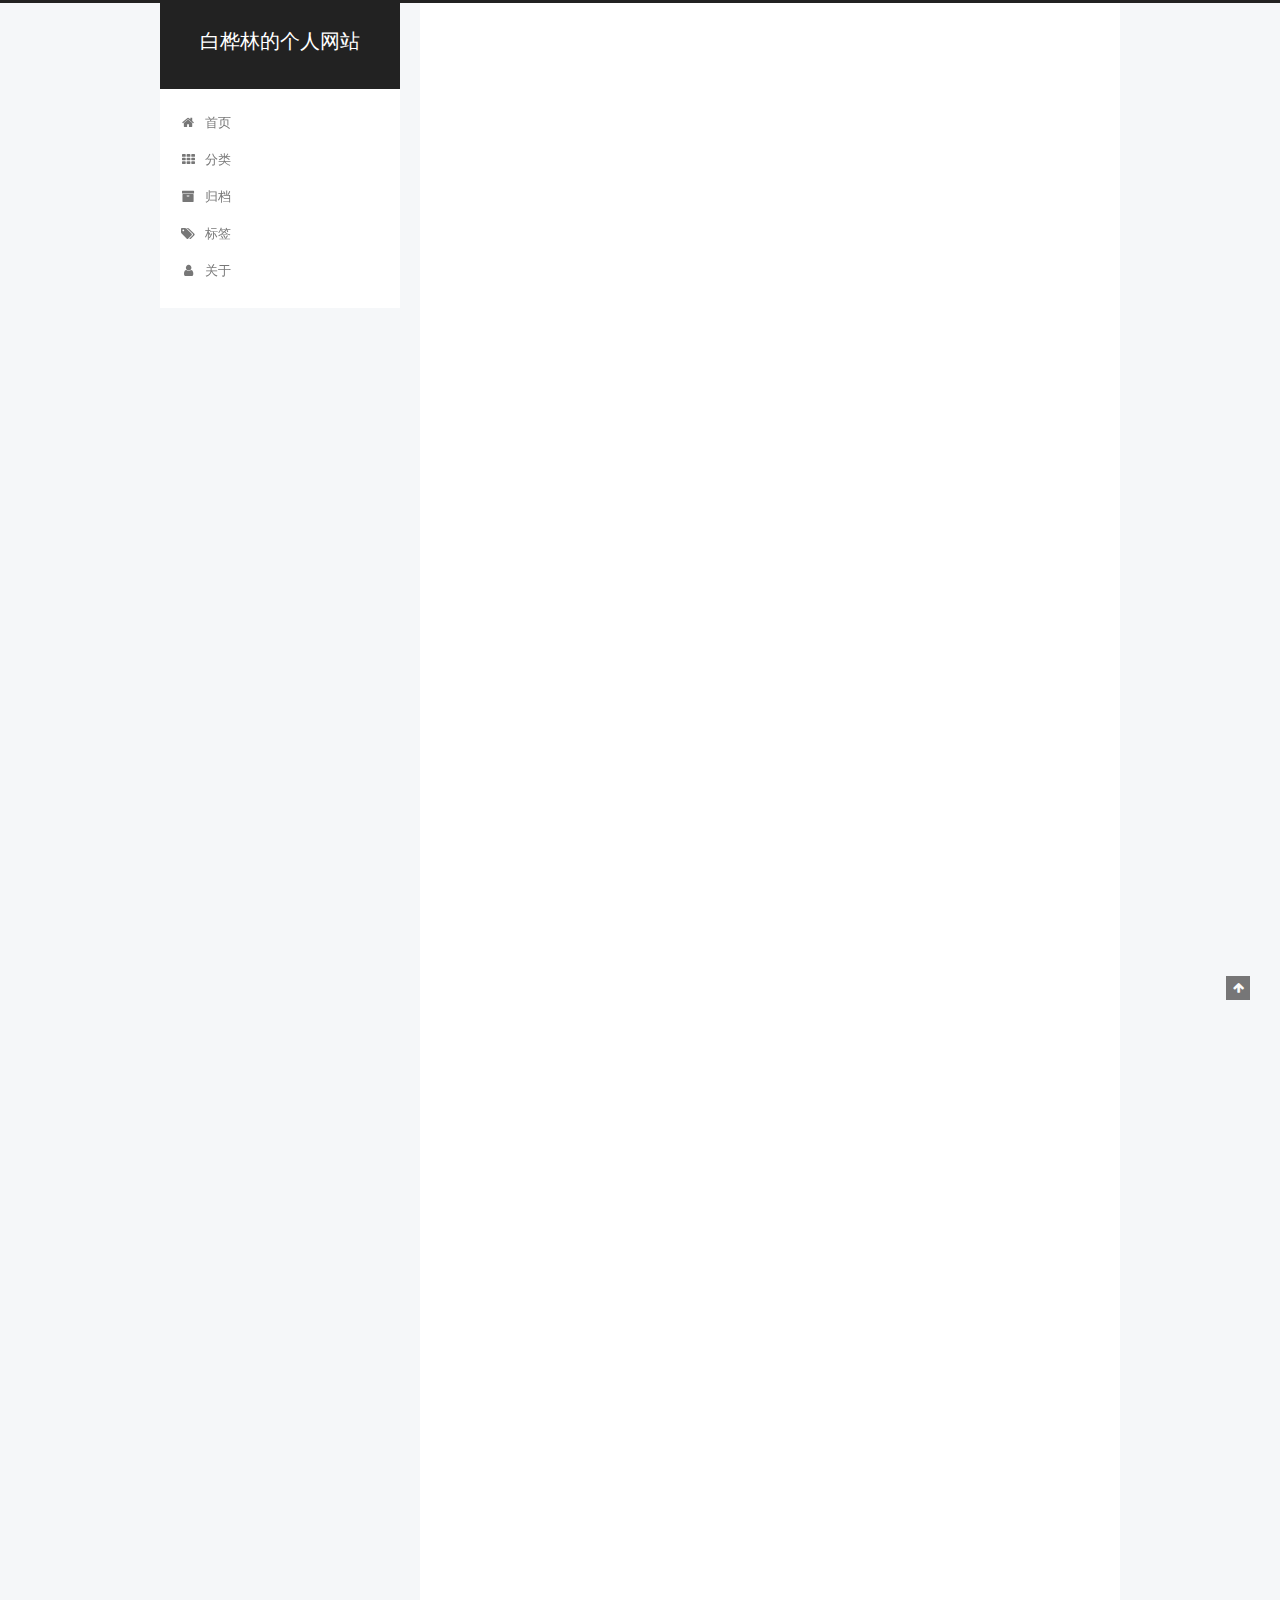
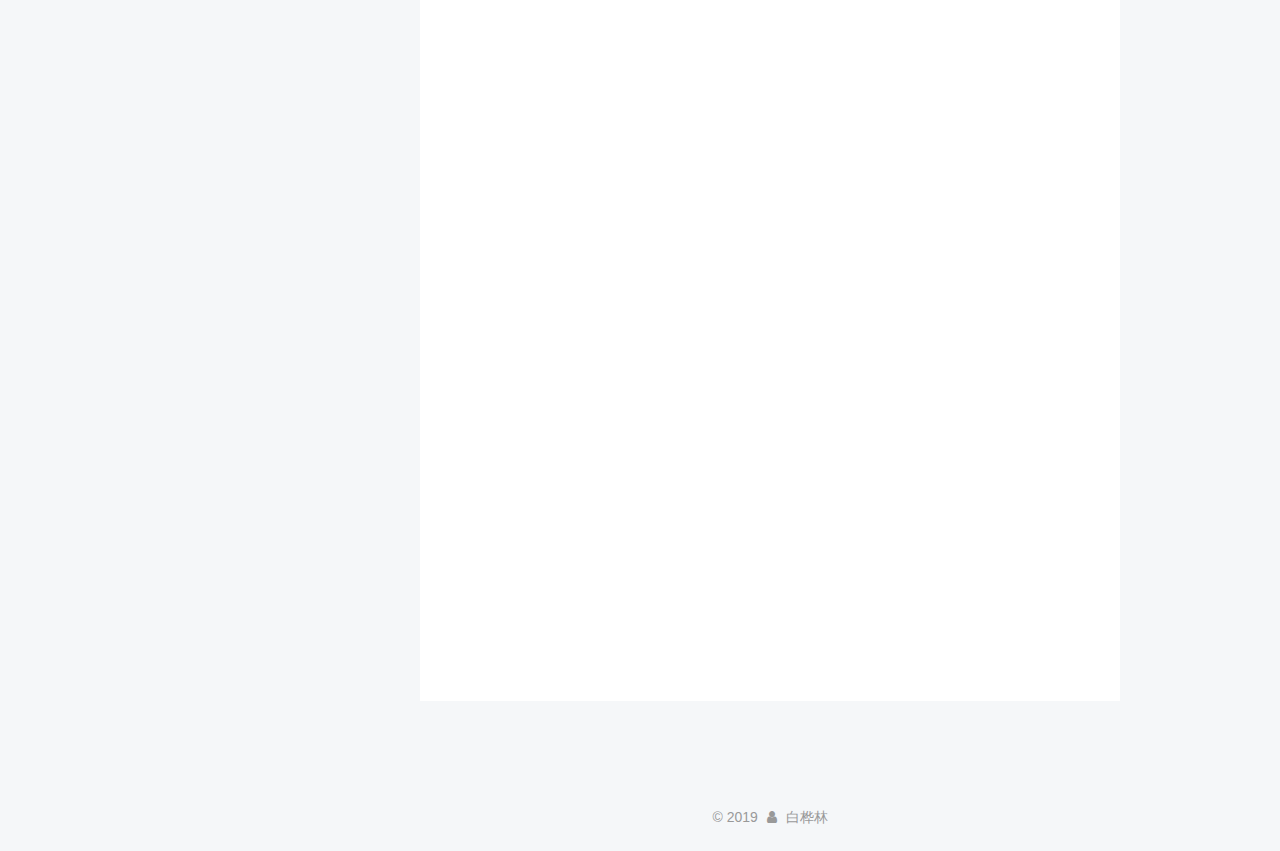
==== commit 40b0e813: "Site updated: 2019-08-21 21:45:51" ====
--- a/index.html
+++ b/index.html
@@ -336,7 +336,7 @@
 <h1 id="2、Installing-Apache"><a href="#2、Installing-Apache" class="headerlink" title="2、Installing Apache"></a>2、Installing Apache</h1><figure class="highlight plain"><table><tr><td class="gutter"><pre><span class="line">1</span><br><span class="line">2</span><br></pre></td><td class="code"><pre><span class="line">yum install httpd</span><br><span class="line">systemctl start httpd</span><br></pre></td></tr></table></figure>
 
 <p>访问<a href="http://your_ip，测试apache是否配置成功。" target="_blank" rel="noopener">http://your_ip，测试apache是否配置成功。</a></p>
-<p><img src="1.jpg" alt="111"></p>
+<p><img src="https://pic.superbed.cn/item/5d5d495a451253d17803e5fd.jpg" alt="Apache配置成功测试"></p>
 <h1 id="3、Installing-MariaDB"><a href="#3、Installing-MariaDB" class="headerlink" title="3、Installing MariaDB"></a>3、Installing MariaDB</h1><figure class="highlight plain"><table><tr><td class="gutter"><pre><span class="line">1</span><br><span class="line">2</span><br><span class="line">3</span><br><span class="line">4</span><br></pre></td><td class="code"><pre><span class="line">yum install mariadb-server mariadb</span><br><span class="line">systemctl start mariadb</span><br><span class="line">mysql_secure_installation</span><br><span class="line">systemctl restart mariadb</span><br></pre></td></tr></table></figure>
 
 <h1 id="4、Installing-PHP-amp-amp-软件包"><a href="#4、Installing-PHP-amp-amp-软件包" class="headerlink" title="4、Installing PHP &amp;&amp; 软件包"></a>4、Installing PHP &amp;&amp; 软件包</h1><figure class="highlight plain"><table><tr><td class="gutter"><pre><span class="line">1</span><br></pre></td><td class="code"><pre><span class="line">yum -y install nginx mariadb-server redis lbzip2 php72w php72w-common php72w-fpm php72w-gd php72w-mysql php72w-mbstring php72w-intl php72w-pecl-imagick php72w-xml php72w-pecl-redis samba-client</span><br></pre></td></tr></table></figure>
@@ -346,7 +346,7 @@
 <p>加入以下内容：</p>
 <figure class="highlight plain"><table><tr><td class="gutter"><pre><span class="line">1</span><br><span class="line">2</span><br><span class="line">3</span><br><span class="line">4</span><br><span class="line">5</span><br></pre></td><td class="code"><pre><span class="line">&lt;?php</span><br><span class="line"></span><br><span class="line">phpinfo();</span><br><span class="line"></span><br><span class="line">?&gt;</span><br></pre></td></tr></table></figure>
 
-<p>Restart apache server &amp; then open web-browser. Now enter the following url：<br><a href="http://your_ip/test.php" target="_blank" rel="noopener">http://your_ip/test.php</a><br><img src="/images/php.png" alt="PHP安装测试"></p>
+<p>Restart apache server &amp; then open web-browser. Now enter the following url：<br><a href="http://your_ip/test.php" target="_blank" rel="noopener">http://your_ip/test.php</a><br><img src="https://pic.superbed.cn/item/5d5d4961451253d17803e677.png" alt="PHP安装测试"></p>
 <h1 id="5、安装owncloud"><a href="#5、安装owncloud" class="headerlink" title="5、安装owncloud"></a>5、安装owncloud</h1><figure class="highlight plain"><table><tr><td class="gutter"><pre><span class="line">1</span><br><span class="line">2</span><br><span class="line">3</span><br><span class="line">4</span><br></pre></td><td class="code"><pre><span class="line">wget https://download.owncloud.org/community/owncloud-10.0.10.tar.bz2</span><br><span class="line">tar -xvf owncloud-10.0.4.tar.bz2</span><br><span class="line">mv owncloud/* /var/www/html</span><br><span class="line">sudo vim /etc/httpd/conf/httpd.conf</span><br></pre></td></tr></table></figure>
 
 <p>更改下面的选项：<br>AllowOverride All（4处）<br>保存该文件，并修改 OwnCloud 文件夹的文件权限：</p>
@@ -361,7 +361,7 @@
 <p>需要输入之前设置的密码</p>
 <figure class="highlight plain"><table><tr><td class="gutter"><pre><span class="line">1</span><br><span class="line">2</span><br><span class="line">3</span><br><span class="line">4</span><br></pre></td><td class="code"><pre><span class="line">MariaDB [(none)] &gt; create database owncloud;</span><br><span class="line">MariaDB [(none)] &gt; GRANT ALL ON owncloud.* TO ocuser@localhost IDENTIFIED BY &apos;owncloud&apos;;</span><br><span class="line">MariaDB [(none)] &gt; flush privileges;</span><br><span class="line">MariaDB [(none)] &gt; exit</span><br></pre></td></tr></table></figure>
 
-<p>服务器配置部分完成后，现在我们可以在网页浏览器上访问 OwnCloud。打开浏览器，输入您的服务器 IP 地址:<br><img src="https://img-blog.csdnimg.cn/20190308121319734.png?x-oss-process=image/watermark,type_ZmFuZ3poZW5naGVpdGk,shadow_10,text_aHR0cHM6Ly9ibG9nLmNzZG4ubmV0L3poaXhpbl9jbg==,size_16,color_FFFFFF,t_70" alt="在这里插入图片描述"><br>OK！</p>
+<p>服务器配置部分完成后，现在我们可以在网页浏览器上访问 OwnCloud。打开浏览器，输入您的服务器 IP 地址:<br><img src="https://pic.superbed.cn/item/5d5d4a53451253d17803efce.png" alt="OwnCloud配置成功测试"><br>OK！</p>
 
           
         
--- a/css/main.css
+++ b/css/main.css
@@ -189,7 +189,7 @@
   font-size: 14px;
   line-height: 2;
   color: #555;
-  background: #eee;
+  background: #f5f7f9;
 }
 @media (max-width: 767px) {
   body {
@@ -445,7 +445,7 @@
 .header-inner {
   margin: 0 auto;
   padding: 100px 0 70px;
-  width: calc(100% - 252px);
+  width: 700px;
 }
 @media (min-width: 1600px) {
   .container .header-inner {
@@ -457,7 +457,7 @@
 }
 .main-inner {
   margin: 0 auto;
-  width: calc(100% - 252px);
+  width: 700px;
 }
 @media (min-width: 1600px) {
   .container .main-inner {
@@ -474,7 +474,7 @@
 .footer-inner {
   box-sizing: border-box;
   margin: 20px auto;
-  width: calc(100% - 252px);
+  width: 700px;
 }
 @media (min-width: 1600px) {
   .container .footer-inner {
@@ -1823,7 +1823,7 @@
   width: 4px;
   height: 4px;
   border-radius: 50%;
-  background: #b5a3d0;
+  background: #cc85ac;
 }
 .links-of-blogroll {
   font-size: 13px;
@@ -2346,6 +2346,16 @@
   transform: translate(-50%, -50%);
   color: #ccc;
 }
+@media (min-width: 768px) and (max-width: 991px) {
+  .busuanzi-count {
+    width: auto;
+  }
+}
+@media (max-width: 767px) {
+  .busuanzi-count {
+    width: auto;
+  }
+}
 .site-uv,
 .site-pv,
 .page-pv {
@@ -2589,7 +2599,7 @@
 .header {
   position: relative;
   margin: 0 auto;
-  width: 75%;
+  width: 960px;
 }
 @media (min-width: 768px) and (max-width: 991px) {
   .header {
@@ -2608,7 +2618,7 @@
   padding: 0;
   width: 240px;
   background: #fff;
-  box-shadow: 0 2px 2px 0 rgba(0,0,0,0.12), 0 3px 1px -2px rgba(0,0,0,0.06), 0 1px 5px 0 rgba(0,0,0,0.12);
+  box-shadow: initial;
   border-radius: initial;
 }
 @media (min-width: 1600px) {
@@ -2649,7 +2659,7 @@
   }
 }
 .container .main-inner {
-  width: 75%;
+  width: 960px;
 }
 @media (min-width: 768px) and (max-width: 991px) {
   .container .main-inner {
@@ -2665,10 +2675,10 @@
   float: right;
   box-sizing: border-box;
   padding: 40px;
-  width: calc(100% - 252px);
+  width: 700px;
   background: #fff;
   min-height: 700px;
-  box-shadow: 0 2px 2px 0 rgba(0,0,0,0.12), 0 3px 1px -2px rgba(0,0,0,0.06), 0 1px 5px 0 rgba(0,0,0,0.12);
+  box-shadow: initial;
   border-radius: initial;
 }
 @media (min-width: 768px) and (max-width: 991px) {
@@ -2691,7 +2701,7 @@
   float: left;
   margin-top: 300px;
   width: 240px;
-  background: #eee;
+  background: #f5f7f9;
   box-shadow: none;
 }
 @media (min-width: 768px) and (max-width: 991px) {
@@ -2708,7 +2718,7 @@
   display: none;
 }
 .footer-inner {
-  width: 75%;
+  width: 960px;
   padding-left: 260px;
 }
 @media (min-width: 768px) and (max-width: 991px) {
@@ -2849,7 +2859,7 @@
   width: 240px;
   color: #555;
   background: #fff;
-  box-shadow: 0 2px 2px 0 rgba(0,0,0,0.12), 0 3px 1px -2px rgba(0,0,0,0.06), 0 1px 5px 0 rgba(0,0,0,0.12), 0 -1px 0.5px 0 rgba(0,0,0,0.09);
+  box-shadow: initial;
   border-radius: initial;
   opacity: 0;
 }
@@ -2976,148 +2986,8 @@
   white-space: nowrap;
   text-overflow: ellipsis;
 }
-.content-wrap {
-  padding: initial;
-  background: initial;
-  box-shadow: initial;
-  border-radius: initial;
-}
-.post-block {
-  padding: 40px;
-  background: #fff;
-  box-shadow: 0 2px 2px 0 rgba(0,0,0,0.12), 0 3px 1px -2px rgba(0,0,0,0.06), 0 1px 5px 0 rgba(0,0,0,0.12);
-  border-radius: initial;
-}
-#posts > article + article .post-block {
-  margin-top: 12px;
-  box-shadow: 0 2px 2px 0 rgba(0,0,0,0.12), 0 3px 1px -2px rgba(0,0,0,0.06), 0 1px 5px 0 rgba(0,0,0,0.12), 0 -1px 0.5px 0 rgba(0,0,0,0.09);
-  border-radius: initial;
-}
-.comments {
-  padding: 40px;
-  margin: initial;
-  margin-top: 12px;
-  background: #fff;
-  box-shadow: 0 2px 2px 0 rgba(0,0,0,0.12), 0 3px 1px -2px rgba(0,0,0,0.06), 0 1px 5px 0 rgba(0,0,0,0.12), 0 -1px 0.5px 0 rgba(0,0,0,0.09);
-  border-radius: initial;
-}
-.posts-expand {
-  padding-top: initial;
-}
-.post-nav-divider {
-  width: 4%;
-}
-.post-nav-item {
-  width: 48%;
-}
-.post-eof,
-.post-spread {
-  display: none !important;
-}
-.pagination {
-  margin: 12px 0 0;
-  border-top: initial;
-  background: #fff;
-  box-shadow: 0 2px 2px 0 rgba(0,0,0,0.12), 0 3px 1px -2px rgba(0,0,0,0.06), 0 1px 5px 0 rgba(0,0,0,0.12), 0 -1px 0.5px 0 rgba(0,0,0,0.09);
-  border-radius: initial;
-  padding: 10px 0 10px;
-}
-.pagination .prev,
-.pagination .next,
-.pagination .page-number {
-  margin-bottom: initial;
-  top: initial;
-}
-.main {
-  padding-bottom: initial;
-}
-.footer {
-  bottom: auto;
-}
-.post-header h1,
-.post-header h2 {
-  margin: initial;
-}
-.posts-expand .post-title-link {
-  line-height: inherit;
-}
-.posts-expand .post-title {
-  font-size: 1.7em;
-}
-.post-body h1 {
-  font-size: 1.6em;
-  border-bottom: 1px solid #eee;
-}
-.post-body h2 {
-  font-size: 1.45em;
-  border-bottom: 1px solid #eee;
-}
-.post-body h3 {
-  font-size: 1.3em;
-  border-bottom: 1px dotted #eee;
-}
-.post-body h4 {
-  font-size: 1.2em;
-}
-.post-body h5 {
-  font-size: 1.07em;
-}
-.post-body h6 {
-  font-size: 1.03em;
-}
-@media (min-width: 768px) and (max-width: 991px) {
-  .content-wrap {
-    padding: 10px;
-  }
-  .posts-expand {
-    margin: initial;
-  }
-  .posts-expand .post-button {
-    margin-top: 20px;
-  }
-  .post-block {
-    padding: 20px;
-    box-shadow: 0 2px 2px 0 rgba(0,0,0,0.12), 0 3px 1px -2px rgba(0,0,0,0.06), 0 1px 5px 0 rgba(0,0,0,0.12), 0 -1px 0.5px 0 rgba(0,0,0,0.09);
-    border-radius: initial;
-  }
-  #posts > article + article .post-block {
-    margin-top: 10px;
-  }
-  .comments {
-    margin-top: 10px;
-    padding: 10px 20px;
-  }
-  .pagination {
-    margin: 10px 0 0;
-  }
-}
-@media (max-width: 767px) {
-  .content-wrap {
-    padding: 8px;
-  }
-  .posts-expand {
-    margin: initial;
-  }
-  .posts-expand .post-button {
-    margin-top: 12px;
-  }
-  .posts-expand img {
-    padding: initial !important;
-  }
-  .post-block {
-    padding: 12px;
-    min-height: auto;
-    box-shadow: 0 2px 2px 0 rgba(0,0,0,0.12), 0 3px 1px -2px rgba(0,0,0,0.06), 0 1px 5px 0 rgba(0,0,0,0.12), 0 -1px 0.5px 0 rgba(0,0,0,0.09);
-    border-radius: initial;
-  }
-  #posts > article + article .post-block {
-    margin-top: 8px;
-  }
-  .comments {
-    margin-top: 8px;
-    padding: 0 12px;
-  }
-  .pagination {
-    margin: 8px 0 0;
-  }
-}
+@media (max-width: 767px) {
+  .post-body {
+    text-align: justify;
+  }
+}
